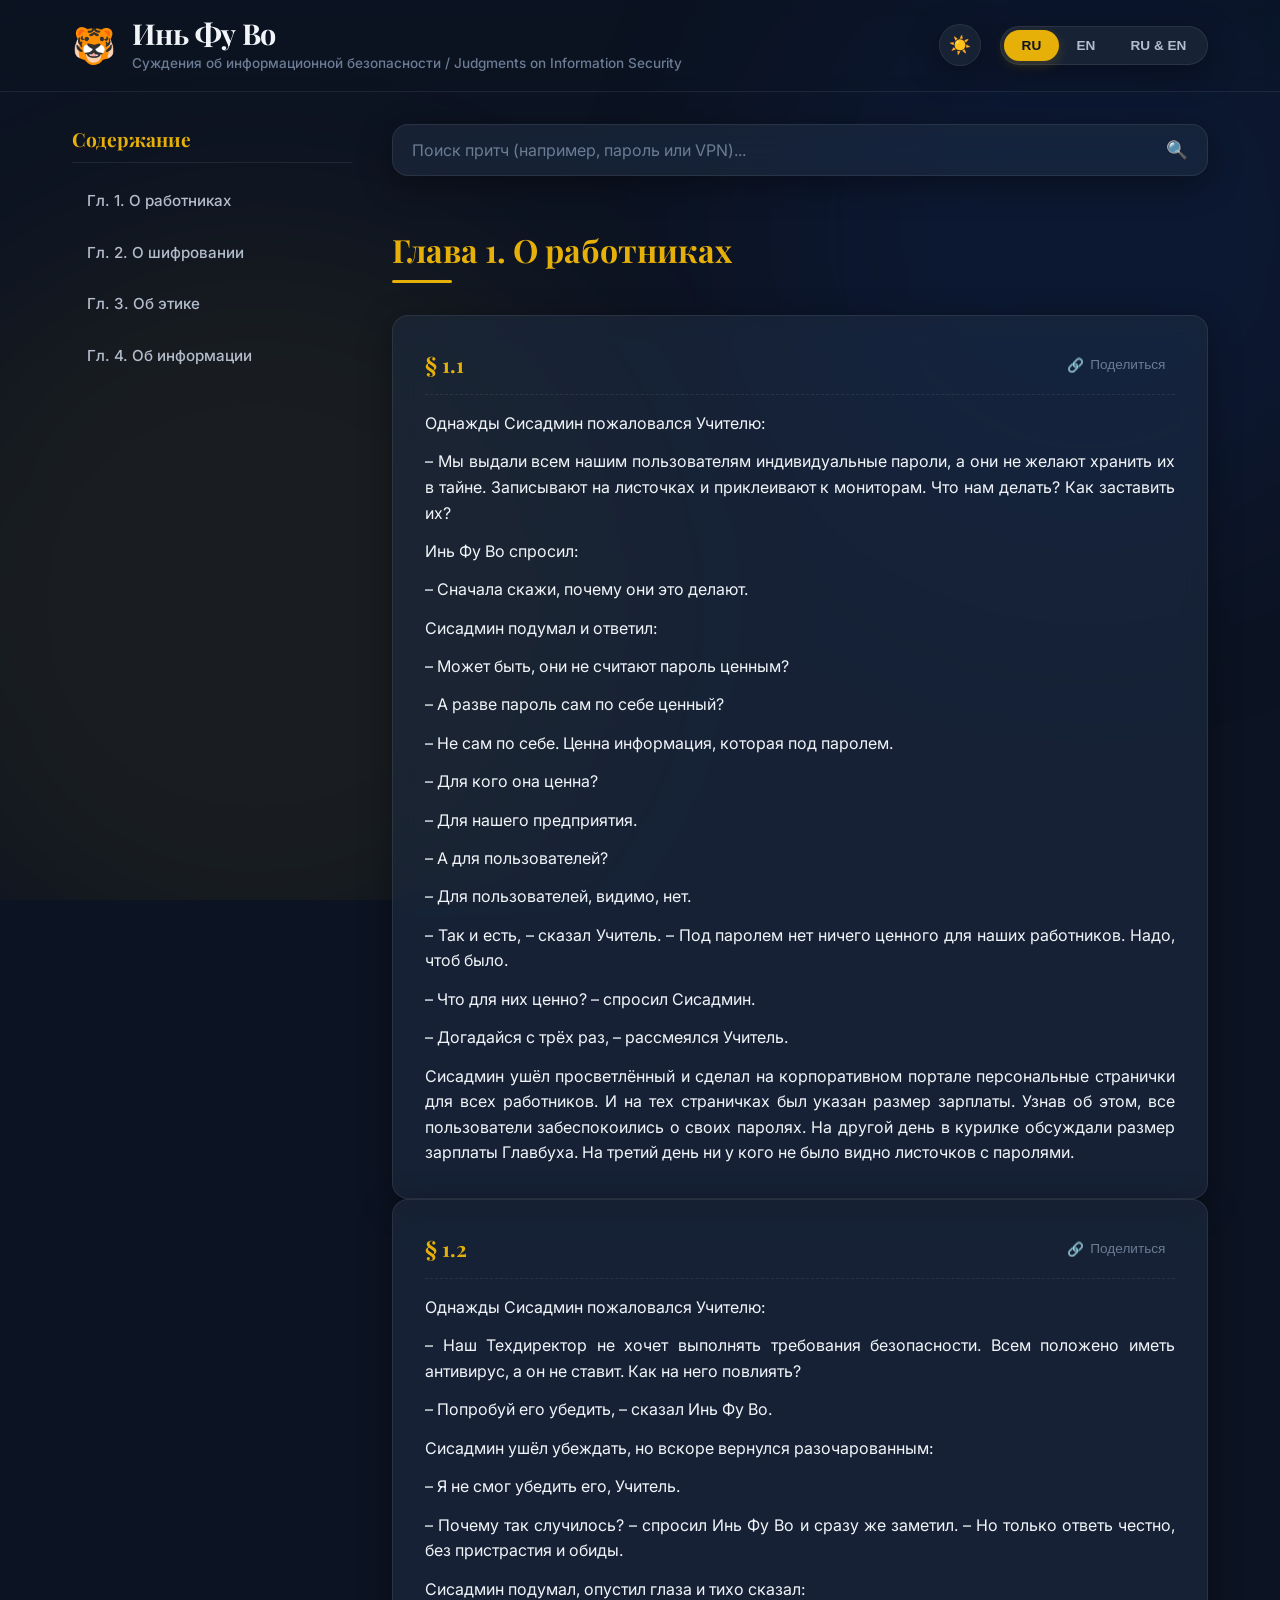
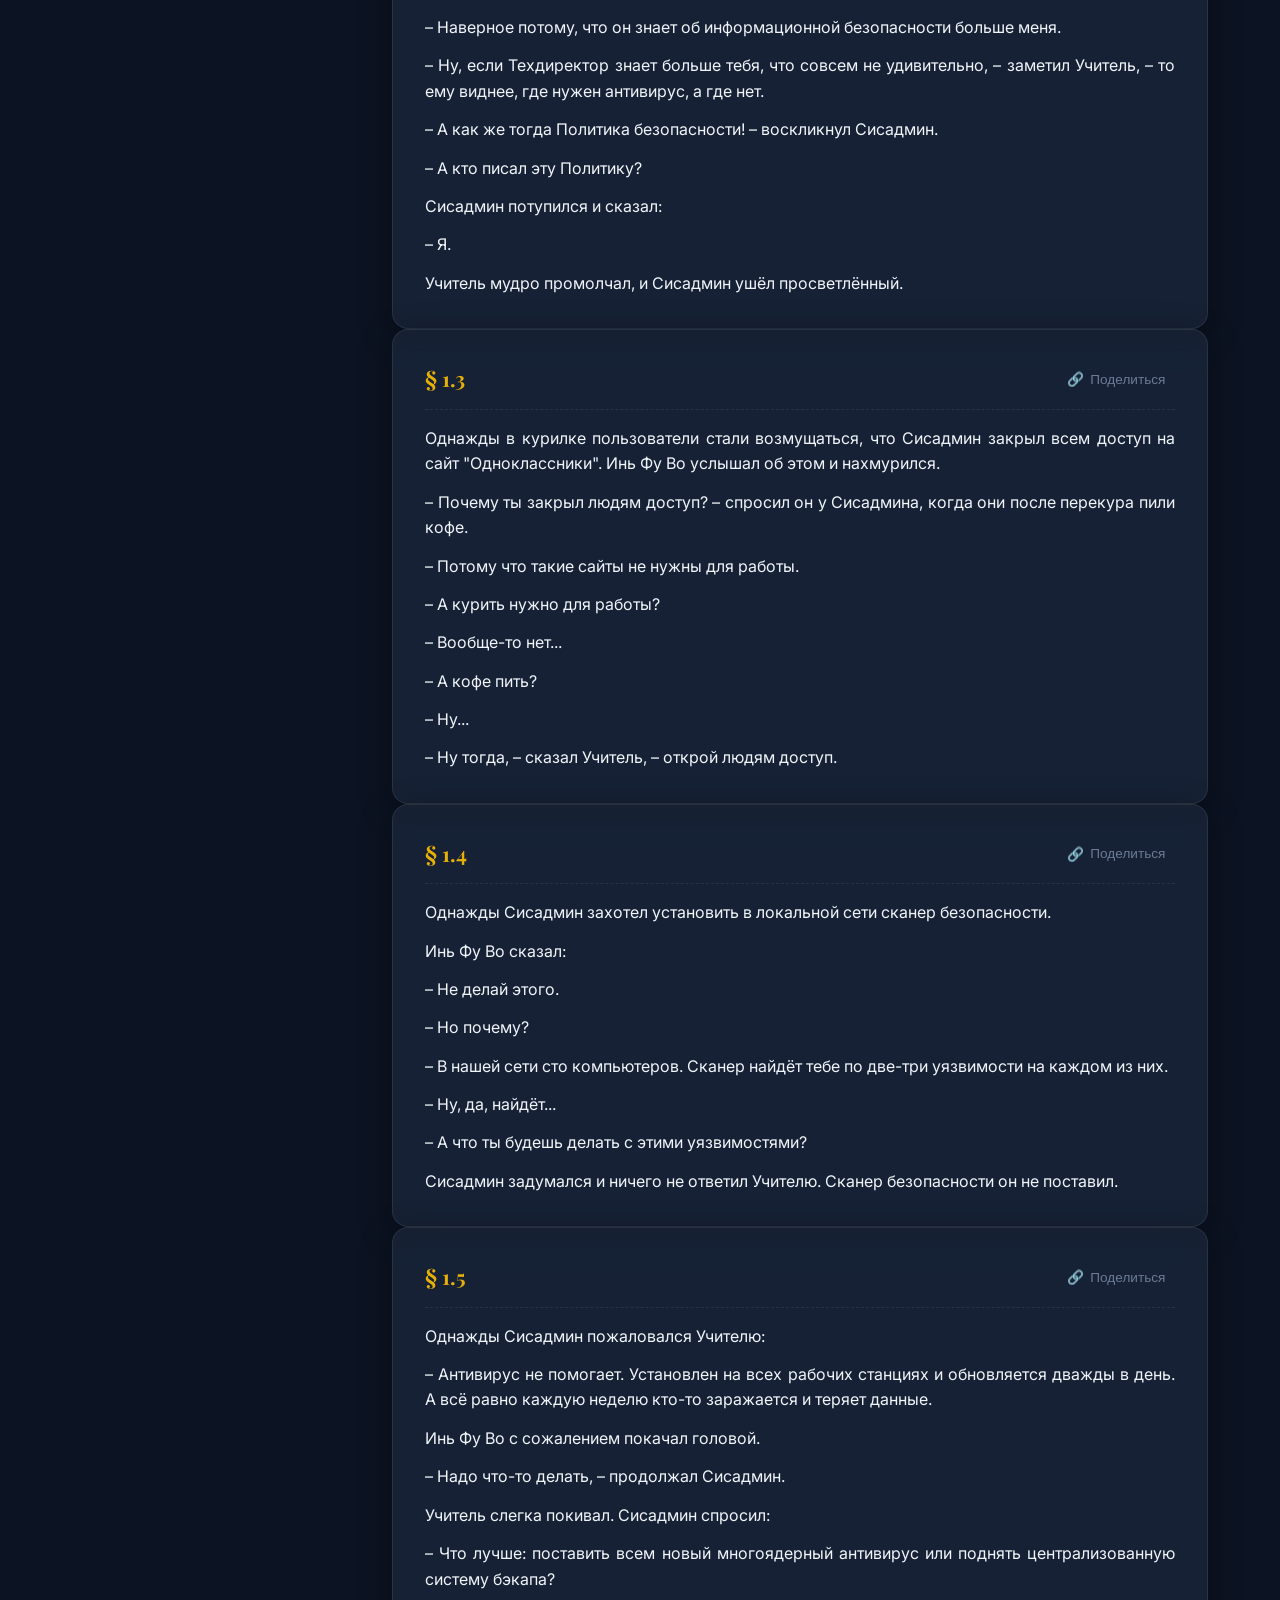
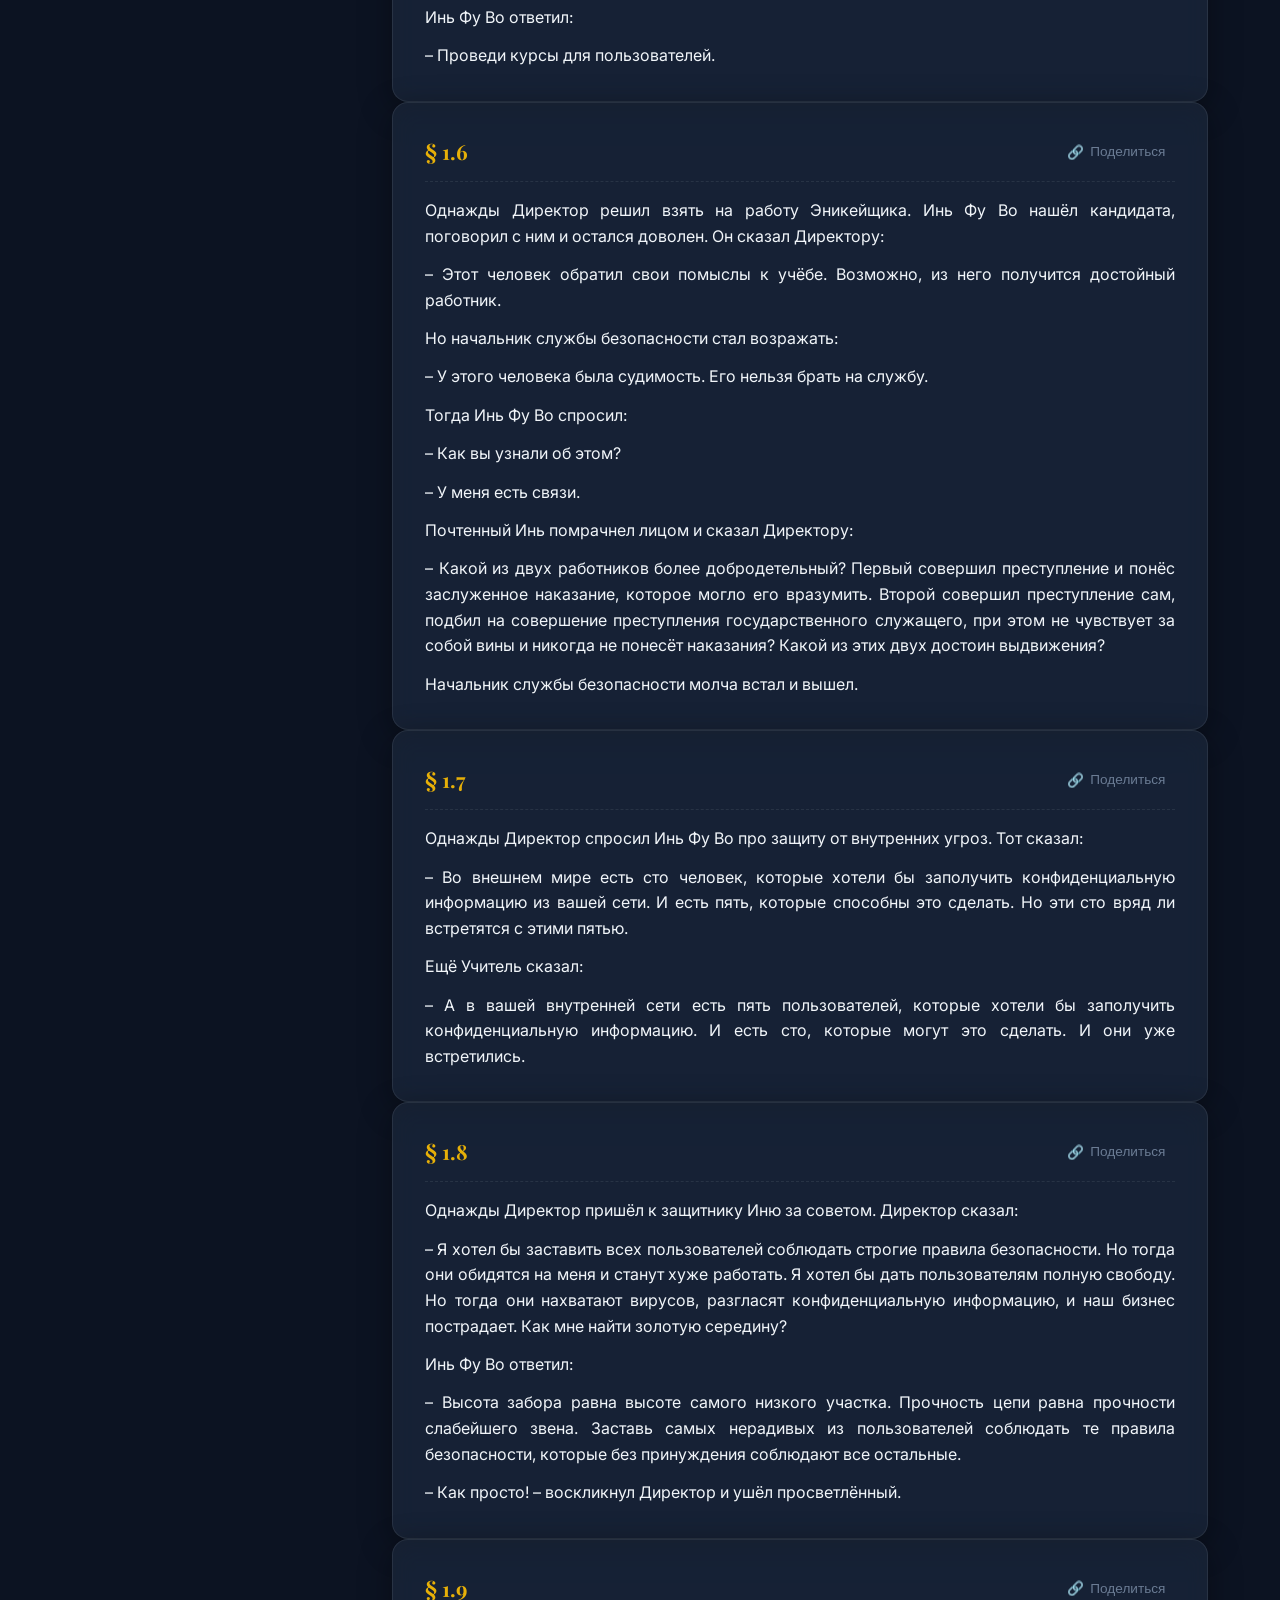
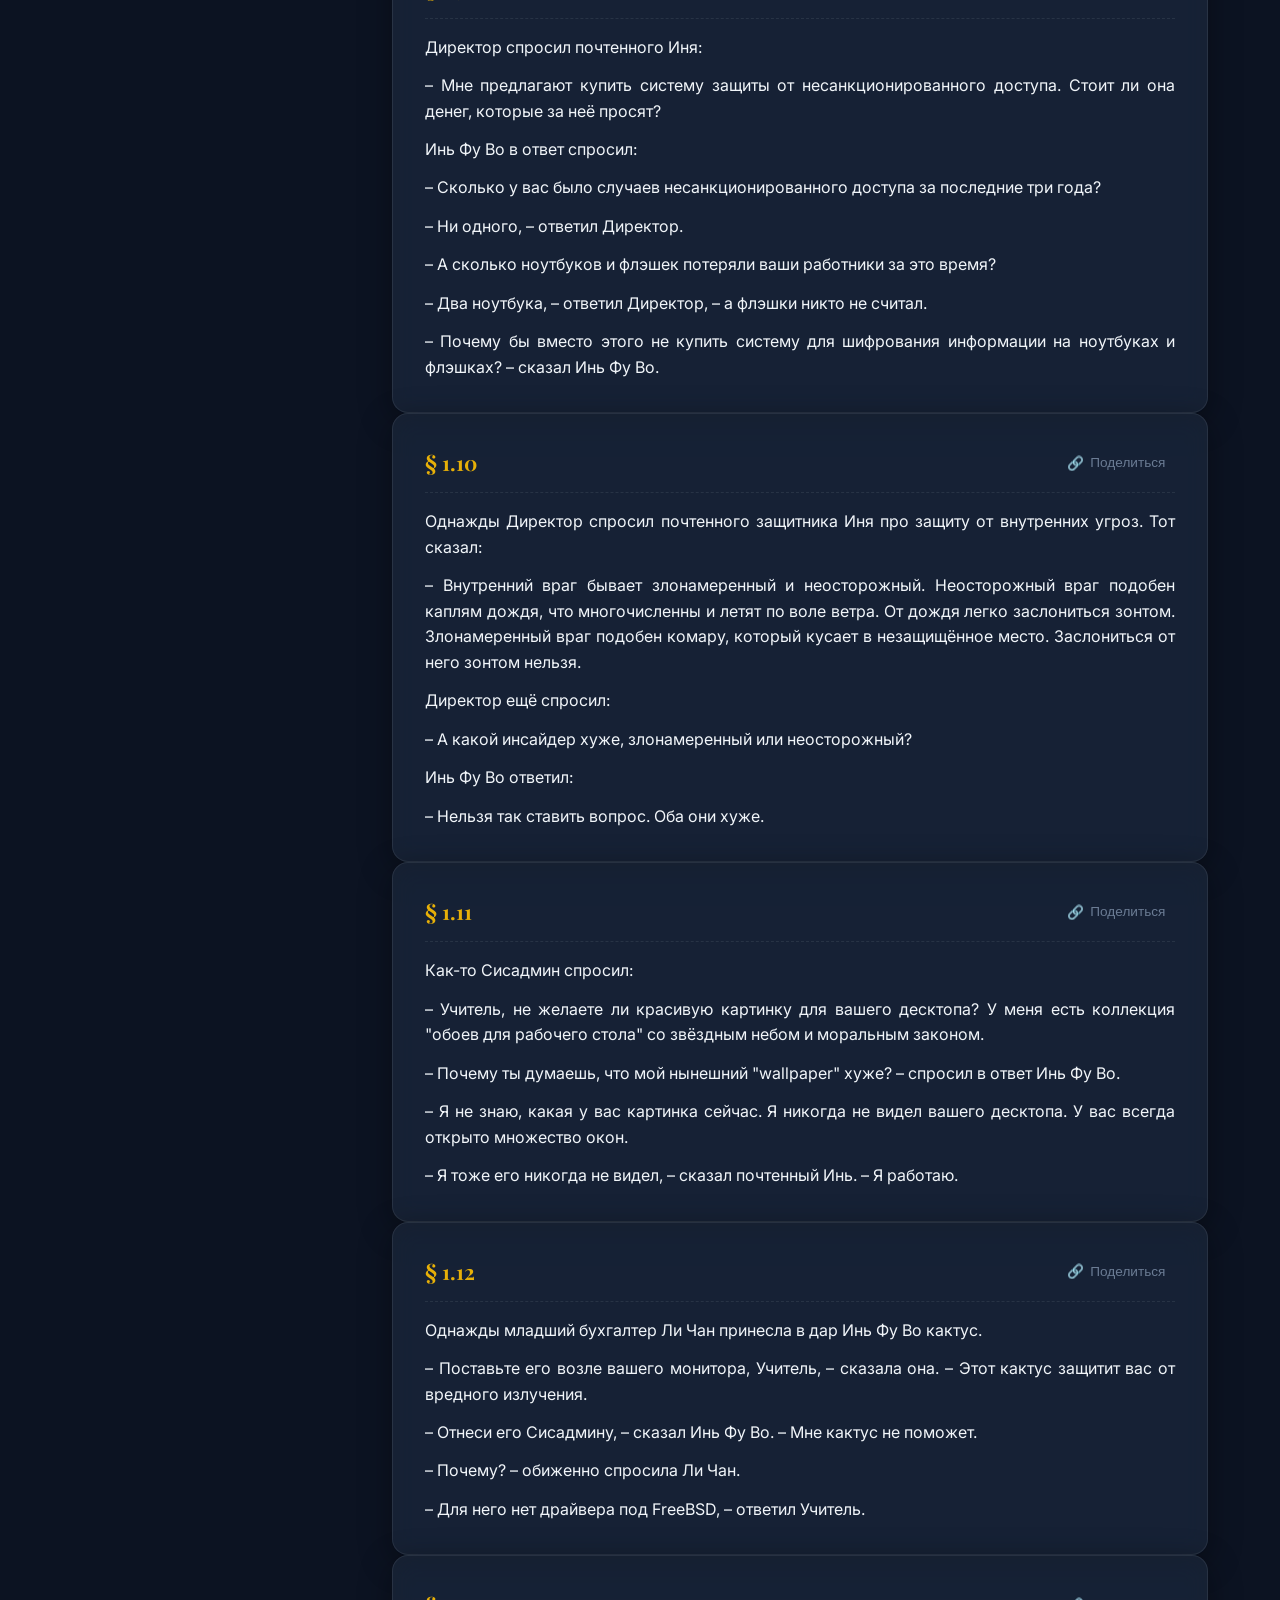
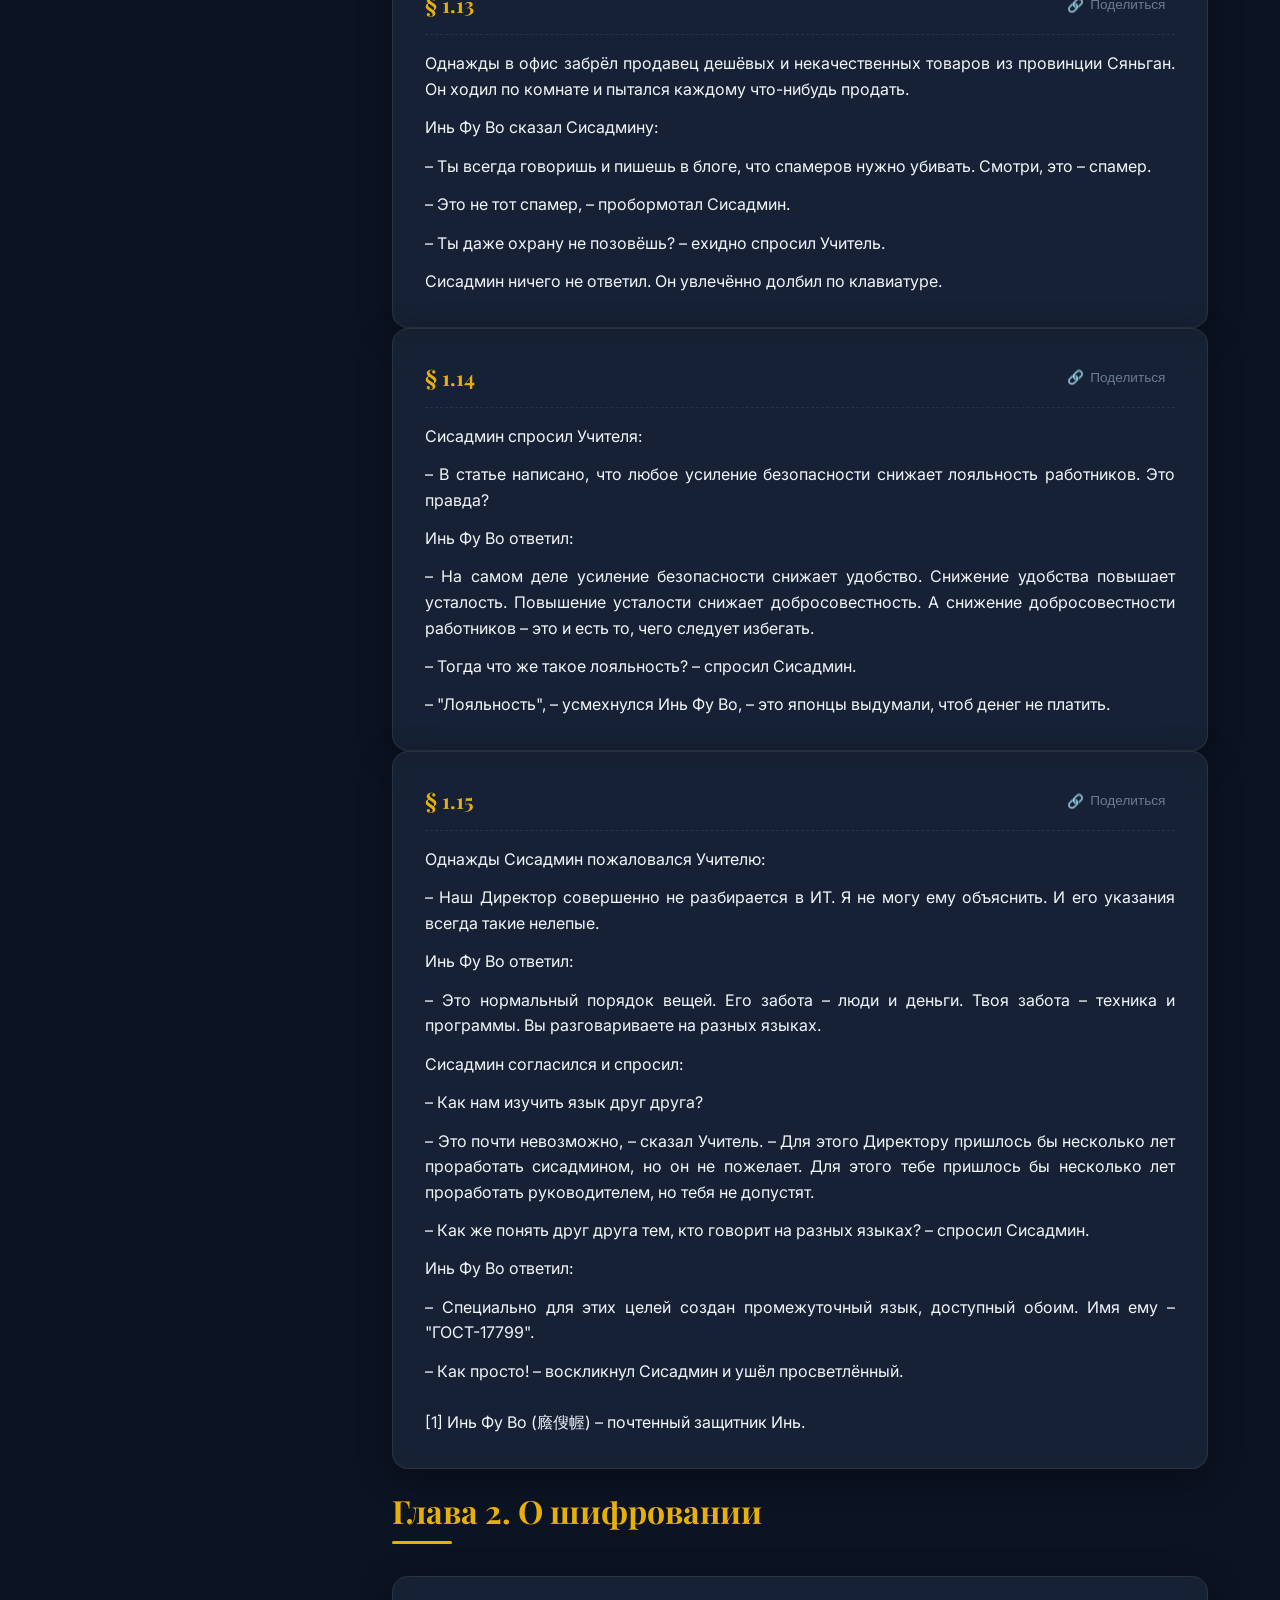
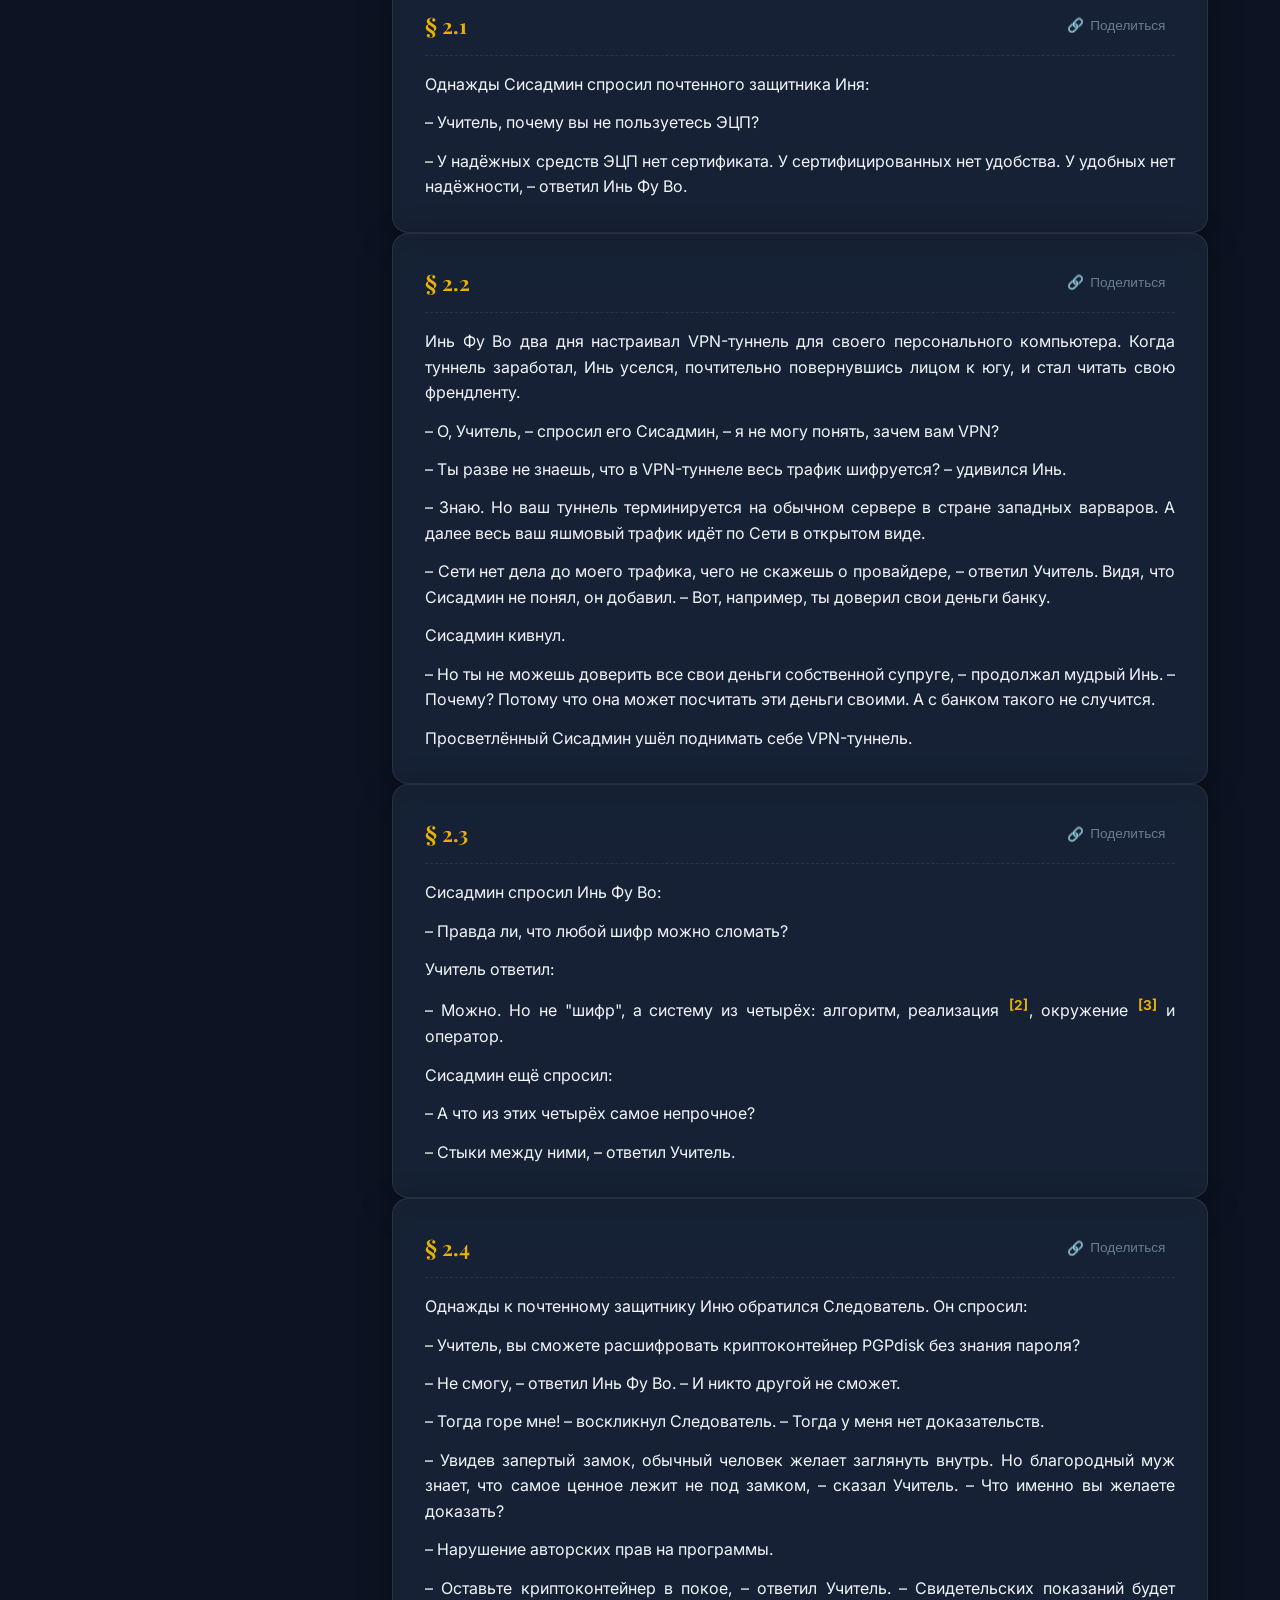
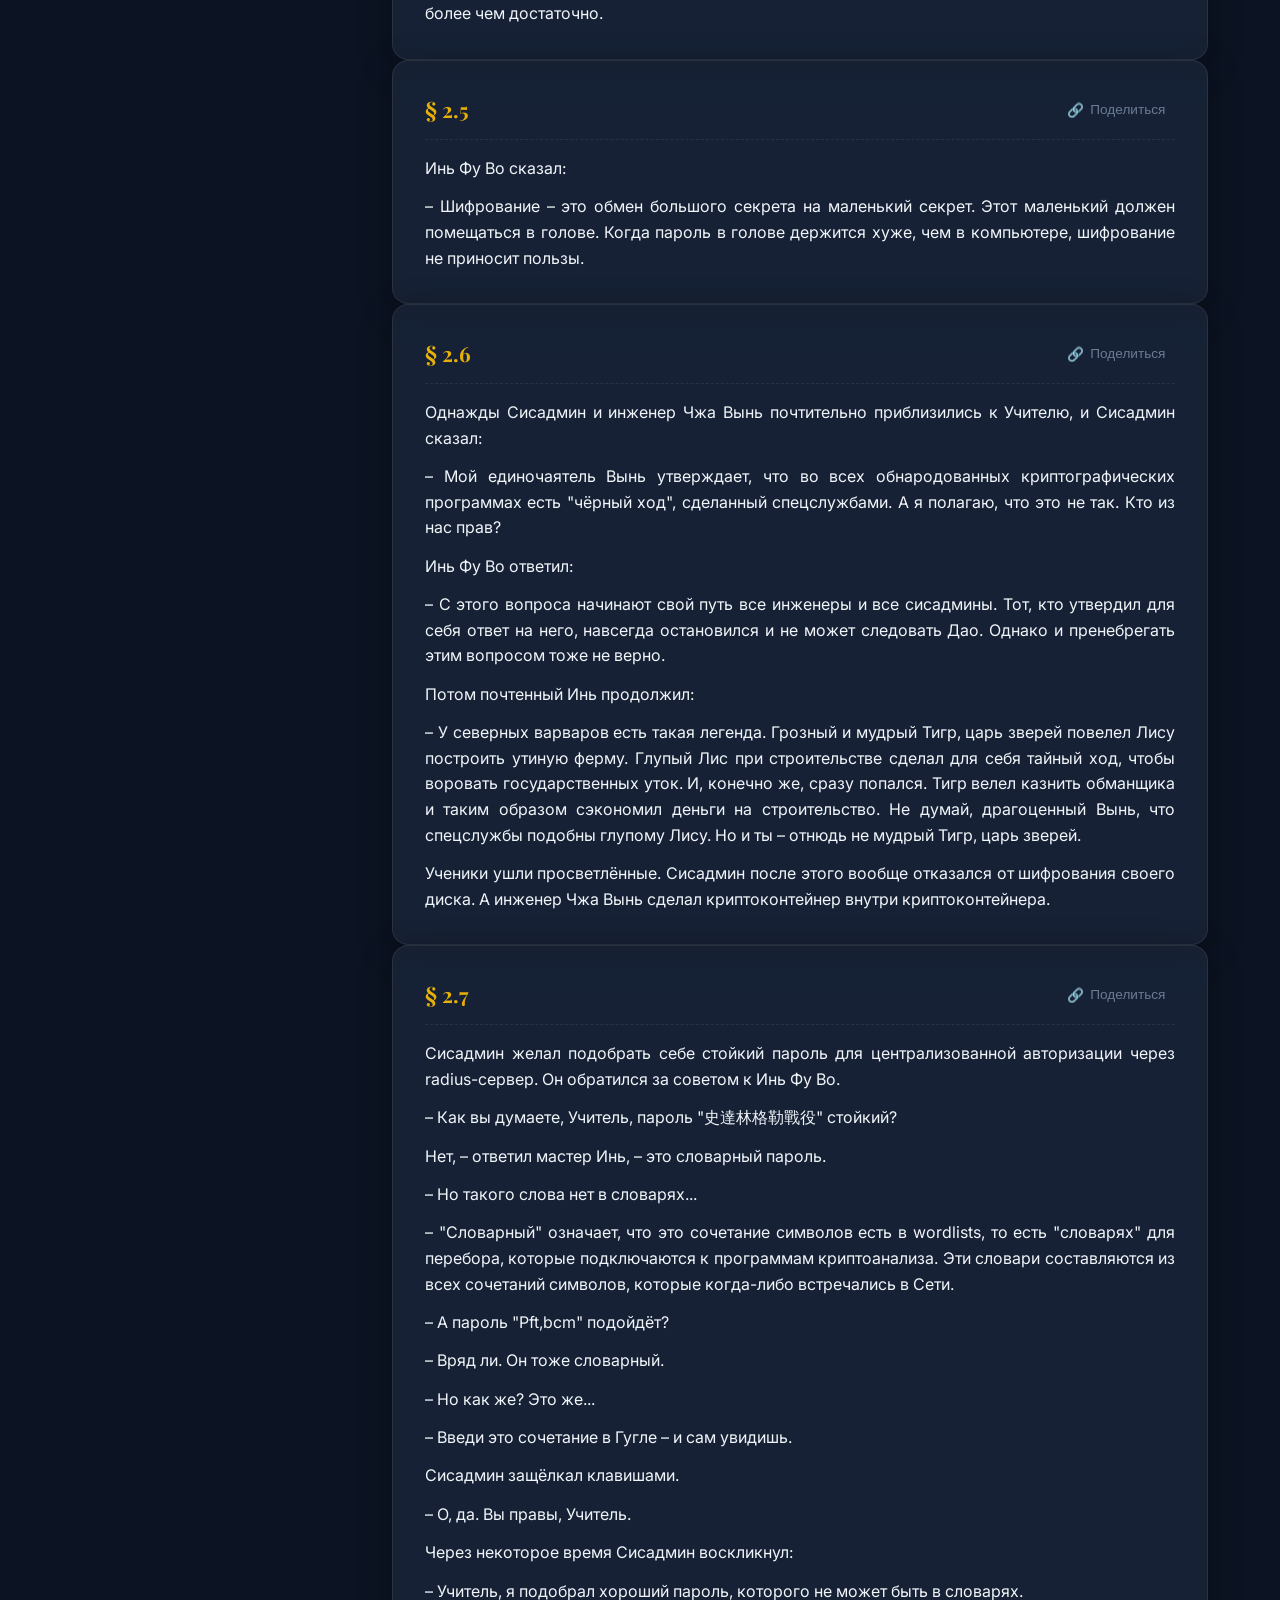
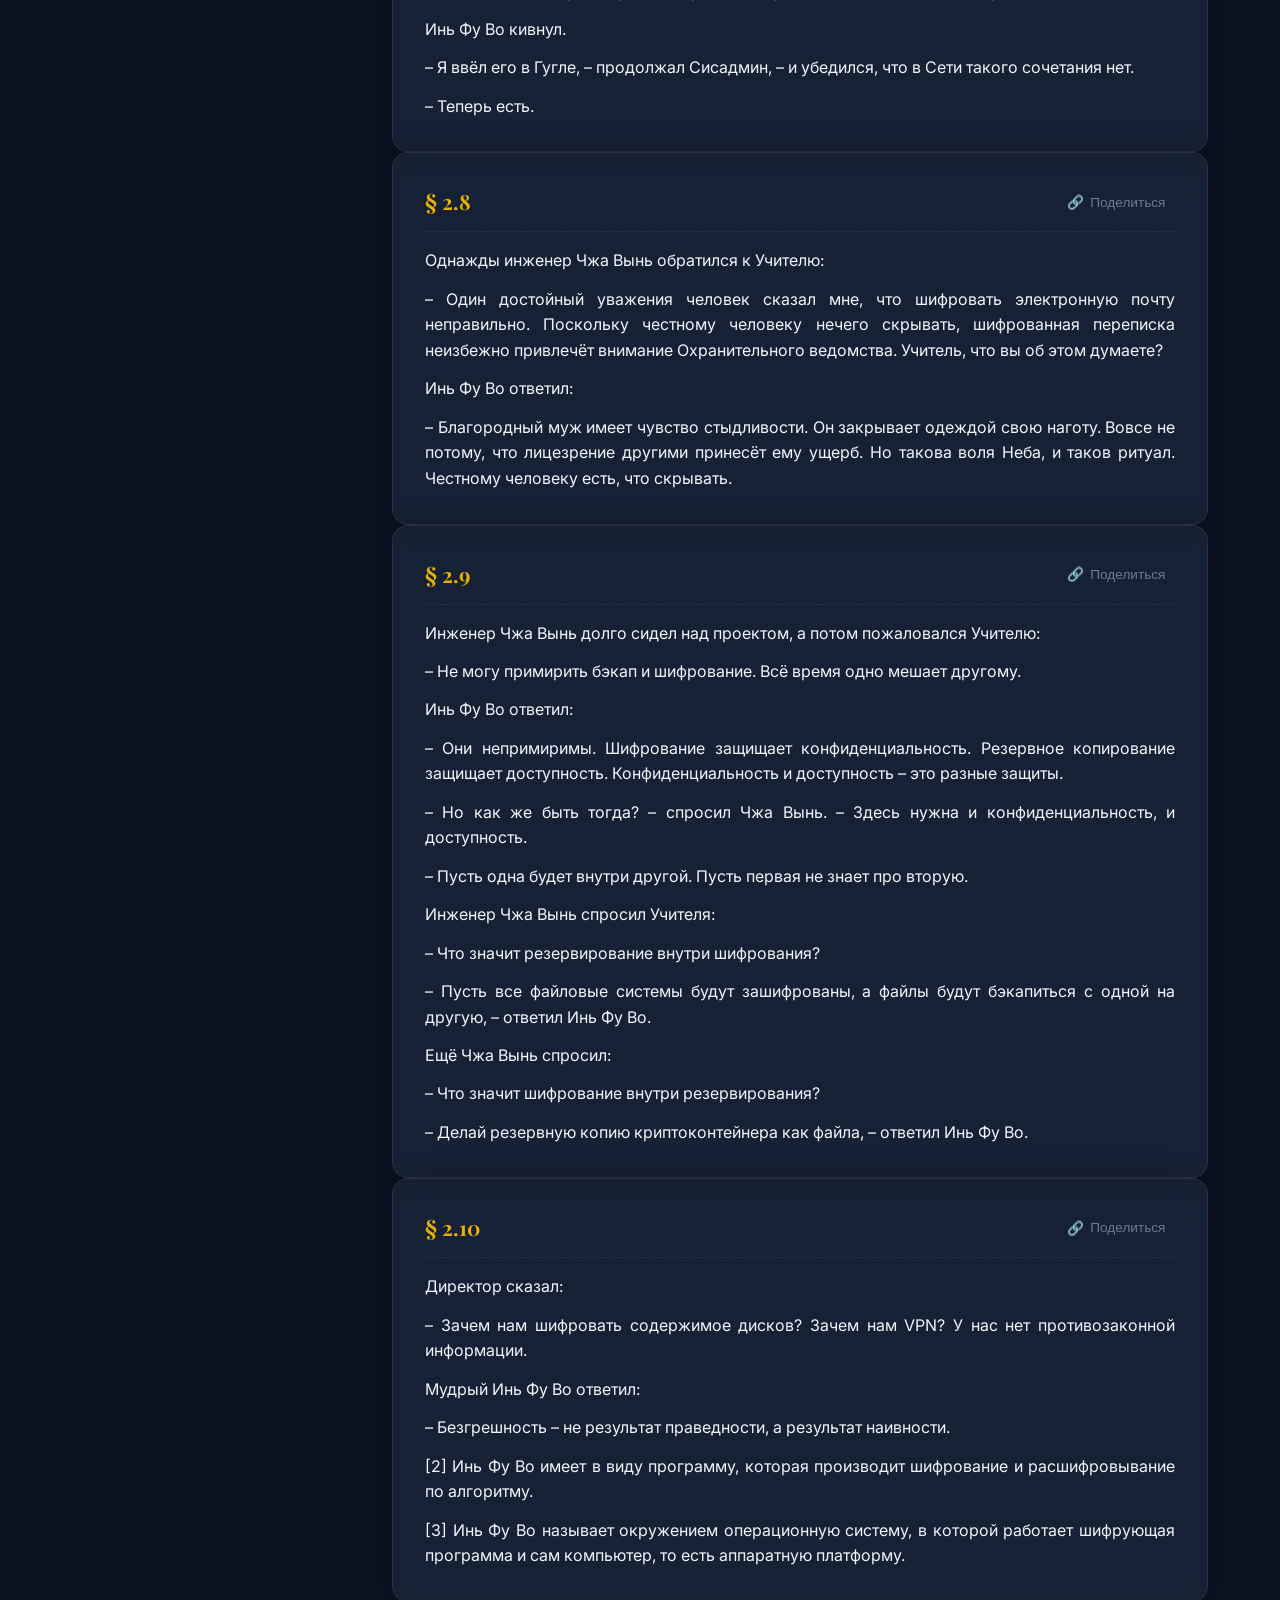
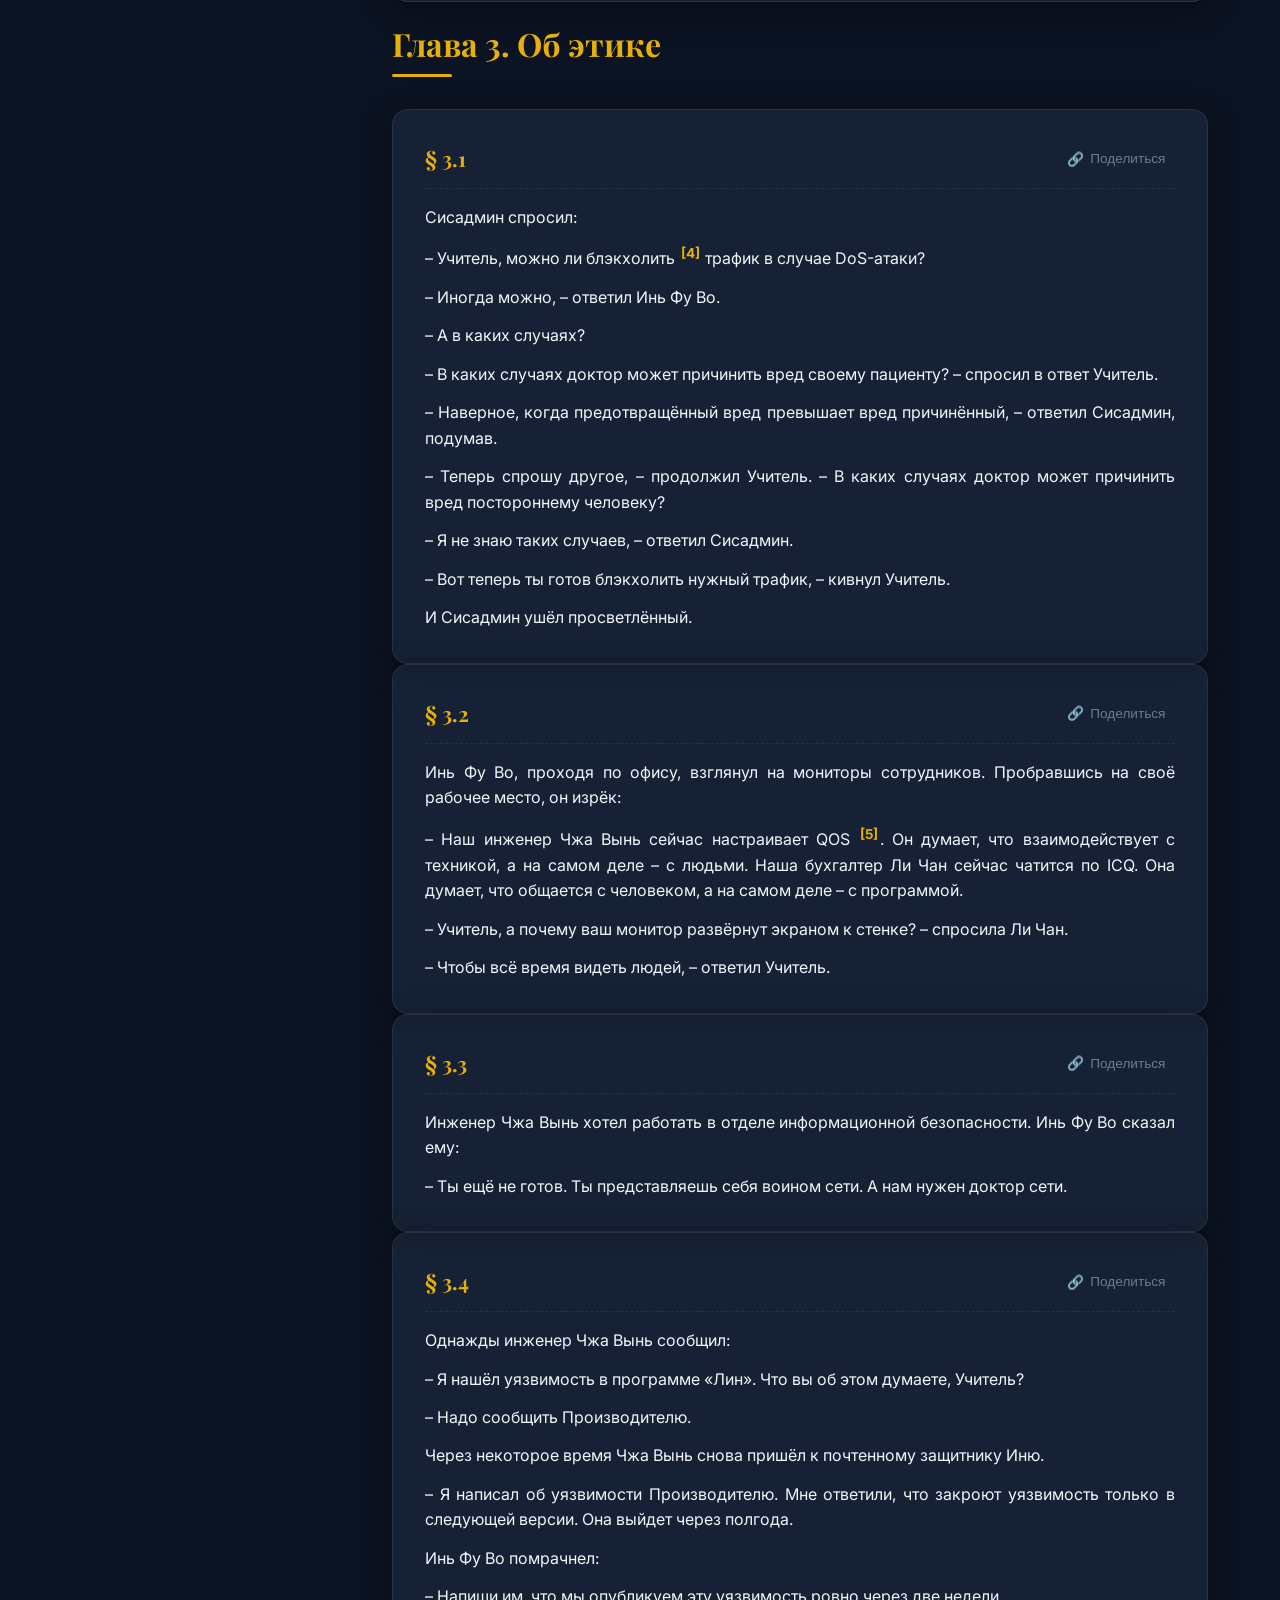
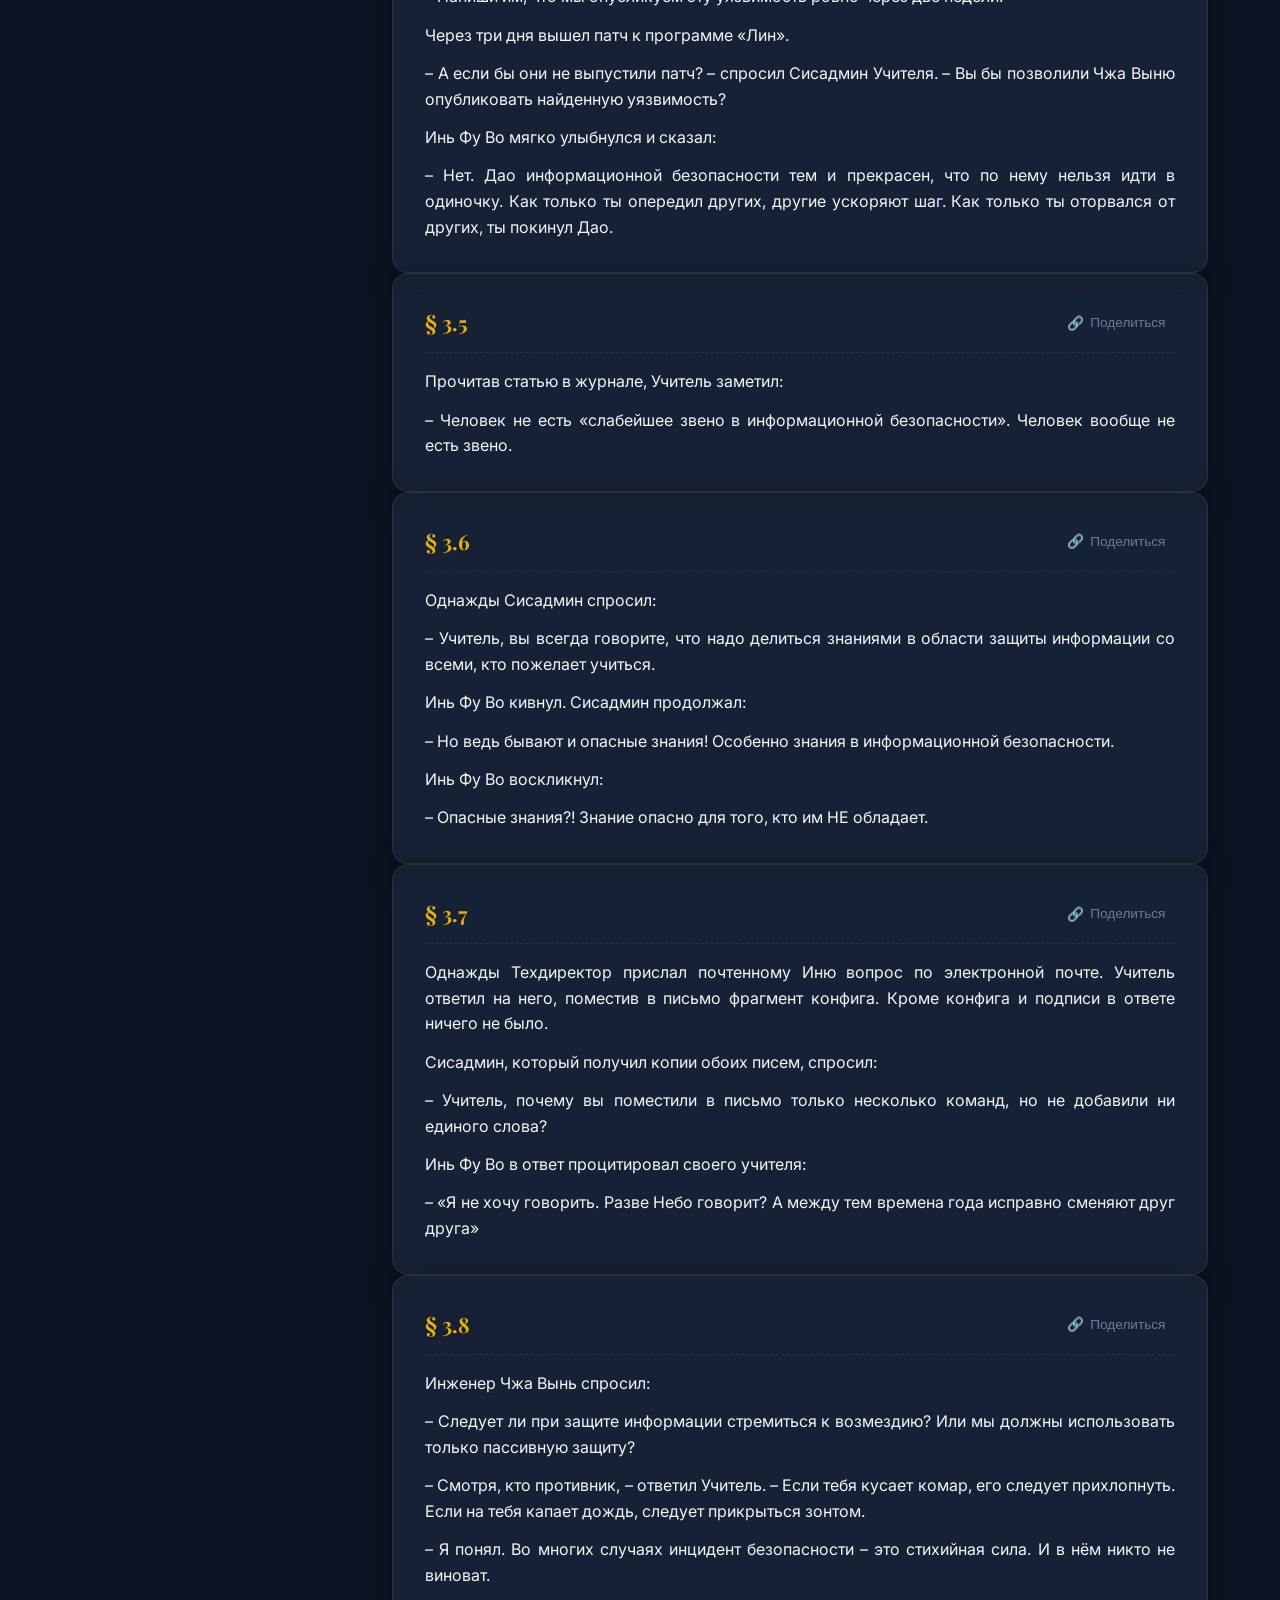
==== index.html @ 9c66bb5e "feat: initial commit for InFuWo security parables bilingual site" ====
<!DOCTYPE html>
<html lang="ru">
<head>
    <meta charset="UTF-8">
    <meta name="viewport" content="width=device-width, initial-scale=1.0">
    <title>Инь Фу Во. Суждения об информационной безопасности | Yin Fu Wo</title>
    
    <!-- SEO Meta Tags -->
    <meta name="description" content="Суждения об информационной безопасности мудреца и учителя Инь Фу Во, записанные его учениками. Автор: Николай Федотов. Полная русская версия и художественный английский перевод.">
    <meta name="keywords" content="Инь Фу Во, InfoWatch, суждения по безопасности, Николай Федотов, информационная безопасность, притчи ИБ, Yinfujing, Yin Fu Wo, cybersecurity parables">
    <meta name="author" content="Николай Федотов, перевод: Gemini">
    
    <!-- OpenGraph Meta Tags -->
    <meta property="og:title" content="Инь Фу Во. Суждения об информационной безопасности">
    <meta property="og:description" content="Полная коллекция притч мудреца Инь Фу Во с переводом на английский язык. Жемчужина ИБ-философии, возвращенная из веб-архива.">
    <meta property="og:type" content="website">
    <meta property="og:url" content="https://nakesreong.github.io/infuwo/">
    
    <!-- Google Fonts -->
    <link rel="preconnect" href="https://fonts.googleapis.com">
    <link rel="preconnect" href="https://fonts.gstatic.com" crossorigin>
    <link href="https://fonts.googleapis.com/css2?family=Inter:wght@300;400;500;600&family=Playfair+Display:ital,wght@0,500;0,700;1,400&display=swap" rel="stylesheet">
    
    <!-- Stylesheet -->
    <link rel="stylesheet" href="style.css">
    
    <!-- Favicon -->
    <link rel="icon" type="image/svg+xml" href="data:image/svg+xml,<svg xmlns='http://www.w3.org/2000/svg' viewBox='0 0 100 100'><text y='.9em' font-size='90'>🐯</text></svg>">

    <!-- Schema.org Structured Data -->
    <script type="application/ld+json">
    {
      "@context": "https://schema.org",
      "@type": "Book",
      "name": "Суждения об информационной безопасности мудреца и учителя Инь Фу Во",
      "alternateName": "Yin Fu Wo: Judgments on Information Security",
      "author": {
        "@type": "Person",
        "name": "Николай Федотов"
      },
      "translator": {
        "@type": "Organization",
        "name": "Gemini (AI)"
      },
      "publisher": {
        "@type": "Organization",
        "name": "InfoWatch (original)"
      },
      "datePublished": "2009",
      "inLanguage": ["ru", "en"],
      "description": "Суждения об информационной безопасности мудреца и учителя Инь Фу Во, записанные его учениками. Коллекция философских притч об ИБ."
    }
    </script>
</head>
<body class="dark-theme">
    <div class="background-decor">
        <div class="orb orb-1"></div>
        <div class="orb orb-2"></div>
    </div>

    <header class="main-header">
        <div class="header-container">
            <div class="branding">
                <span class="logo-icon">🐯</span>
                <div>
                    <h1 id="site-title-ru">Инь Фу Во</h1>
                    <h1 id="site-title-en" class="hidden">Yin Fu Wo</h1>
                    <p class="subtitle" id="site-subtitle">Суждения об информационной безопасности / Judgments on Information Security</p>
                </div>
            </div>
            
            <div class="controls">
                <!-- Theme Toggle -->
                <button id="theme-toggle" class="btn-icon" aria-label="Toggle theme">
                    <span class="icon-dark">🌙</span>
                    <span class="icon-light">☀️</span>
                </button>
                
                <!-- View Selector -->
                <div class="view-selector">
                    <button class="btn-toggle active" data-lang="ru">RU</button>
                    <button class="btn-toggle" data-lang="en">EN</button>
                    <button class="btn-toggle" data-lang="both">RU &amp; EN</button>
                </div>
            </div>
        </div>
    </header>

    <div class="main-container">
        <!-- Sidebar Navigation -->
        <aside class="sidebar">
            <nav class="chapter-nav">
                <h3 id="nav-title">Содержание</h3>
                <ul id="chapter-list">
                    <!-- Chapters will be rendered dynamically -->
                </ul>
            </nav>
        </aside>

        <!-- Main Content Area -->
        <main class="content-area">
            <!-- Search & Filters -->
            <div class="search-box glass-panel">
                <input type="text" id="search-input" placeholder="Поиск притч (например, пароль или VPN)..." aria-label="Search">
                <span class="search-icon">🔍</span>
                <button id="clear-search" class="hidden">✕</button>
            </div>

            <!-- Parables List -->
            <div id="parables-container">
                <div class="loading">Загрузка мудрости...</div>
            </div>
            
            <!-- Footnotes Panel -->
            <section class="footnotes-section glass-panel" id="footnotes-panel">
                <h3 id="footnotes-title">Примечания</h3>
                <ul id="footnotes-list">
                    <!-- Footnotes will be rendered dynamically -->
                </ul>
            </section>
        </main>
    </div>

    <footer class="main-footer">
        <div class="footer-container">
            <p>© Н.Н. Федотов, 2009. Восстановлено из веб-архива.</p>
            <p>Художественный перевод на английский: <span class="ai-badge">Gemini 3.5 Flash</span></p>
            <p>Спутник выведен на орбиту вечности в 2026 году. 🌌</p>
        </div>
    </footer>

    <!-- Toast Notification for copying link -->
    <div id="toast" class="toast hidden">Ссылка на притчу скопирована!</div>

    <!-- Script -->
    <script src="app.js"></script>
</body>
</html>
---- style.css ----
/* Core Design System Tokens */
:root {
    --font-heading: 'Playfair Display', Georgia, serif;
    --font-body: 'Inter', system-ui, -apple-system, sans-serif;
    
    /* Transitions */
    --transition-fast: 0.2s cubic-bezier(0.4, 0, 0.2, 1);
    --transition-normal: 0.3s cubic-bezier(0.4, 0, 0.2, 1);
    
    /* Layout */
    --sidebar-width: 280px;
    --max-content-width: 1200px;
    --border-radius-sm: 8px;
    --border-radius-md: 16px;
    --border-radius-lg: 24px;
}

/* Dark Theme Variables (Default) */
body.dark-theme {
    --bg-main: hsl(222, 47%, 9%);
    --bg-surface: hsla(217, 33%, 17%, 0.7);
    --bg-surface-hover: hsla(217, 33%, 22%, 0.85);
    --text-primary: hsl(210, 40%, 96%);
    --text-secondary: hsl(215, 20%, 75%);
    --text-muted: hsl(215, 16%, 50%);
    --accent: hsl(45, 93%, 47%); /* Warm Tiger Amber */
    --accent-glow: hsla(45, 93%, 47%, 0.2);
    --border: rgba(255, 255, 255, 0.08);
    --border-accent: hsla(45, 93%, 47%, 0.4);
    --glass-shadow: 0 8px 32px 0 rgba(0, 0, 0, 0.37);
    --orb-color-1: hsla(220, 80%, 30%, 0.15);
    --orb-color-2: hsla(45, 93%, 47%, 0.06);
    --card-ru-indicator: hsla(210, 100%, 50%, 0.1);
    --card-en-indicator: hsla(120, 100%, 40%, 0.05);
}

/* Light Theme Variables */
body.light-theme {
    --bg-main: hsl(30, 20%, 95%);
    --bg-surface: hsla(0, 0%, 100%, 0.75);
    --bg-surface-hover: hsla(0, 0%, 100%, 0.95);
    --text-primary: hsl(222, 47%, 12%);
    --text-secondary: hsl(222, 20%, 35%);
    --text-muted: hsl(220, 15%, 55%);
    --accent: hsl(38, 92%, 40%); /* Rich Bronze */
    --accent-glow: hsla(38, 92%, 40%, 0.15);
    --border: rgba(0, 0, 0, 0.08);
    --border-accent: hsla(38, 92%, 40%, 0.3);
    --glass-shadow: 0 8px 32px 0 rgba(31, 38, 135, 0.06);
    --orb-color-1: hsla(30, 100%, 80%, 0.3);
    --orb-color-2: hsla(200, 100%, 80%, 0.2);
    --card-ru-indicator: rgba(0, 100, 250, 0.05);
    --card-en-indicator: rgba(0, 200, 100, 0.05);
}

/* Reset & Base Styles */
* {
    box-sizing: border-box;
    margin: 0;
    padding: 0;
}

html {
    scroll-behavior: smooth;
}

body {
    background-color: var(--bg-main);
    color: var(--text-primary);
    font-family: var(--font-body);
    line-height: 1.6;
    overflow-x: hidden;
    transition: background-color var(--transition-normal), color var(--transition-normal);
    min-height: 100vh;
    display: flex;
    flex-direction: column;
}

/* Background Glowing Orbs */
.background-decor {
    position: fixed;
    top: 0;
    left: 0;
    width: 100%;
    height: 100%;
    z-index: -1;
    pointer-events: none;
    overflow: hidden;
}

.orb {
    position: absolute;
    border-radius: 50%;
    filter: blur(100px);
    transition: background-color var(--transition-normal);
}

.orb-1 {
    top: -10%;
    right: -10%;
    width: 50vw;
    height: 50vw;
    background: var(--orb-color-1);
}

.orb-2 {
    bottom: -10%;
    left: -10%;
    width: 60vw;
    height: 60vw;
    background: var(--orb-color-2);
}

/* Glassmorphism Panel Template */
.glass-panel {
    background: var(--bg-surface);
    backdrop-filter: blur(12px) saturate(180%);
    -webkit-backdrop-filter: blur(12px) saturate(180%);
    border: 1px solid var(--border);
    border-radius: var(--border-radius-md);
    box-shadow: var(--glass-shadow);
    transition: background-color var(--transition-normal), border var(--transition-normal), box-shadow var(--transition-normal);
}

/* Layout Containers */
.main-header {
    background: hsla(222, 47%, 9%, 0.1);
    backdrop-filter: blur(8px);
    border-bottom: 1px solid var(--border);
    position: sticky;
    top: 0;
    z-index: 100;
}

.header-container {
    max-width: var(--max-content-width);
    margin: 0 auto;
    padding: 1rem 2rem;
    display: flex;
    justify-content: space-between;
    align-items: center;
    gap: 1.5rem;
}

.branding {
    display: flex;
    align-items: center;
    gap: 1rem;
}

.logo-icon {
    font-size: 2.2rem;
    line-height: 1;
    display: inline-block;
    transition: transform var(--transition-normal);
}

.branding:hover .logo-icon {
    transform: rotate(15deg) scale(1.1);
}

h1 {
    font-family: var(--font-heading);
    font-size: 1.8rem;
    font-weight: 700;
    letter-spacing: -0.02em;
    line-height: 1.2;
}

.subtitle {
    font-size: 0.85rem;
    color: var(--text-muted);
    font-weight: 500;
    margin-top: 0.15rem;
}

.controls {
    display: flex;
    align-items: center;
    gap: 1.2rem;
}

/* Button & Controls Styles */
.btn-icon {
    background: var(--bg-surface);
    border: 1px solid var(--border);
    color: var(--text-primary);
    width: 42px;
    height: 42px;
    border-radius: 50%;
    cursor: pointer;
    display: flex;
    align-items: center;
    justify-content: center;
    font-size: 1.1rem;
    box-shadow: var(--glass-shadow);
    transition: all var(--transition-fast);
}

.btn-icon:hover {
    transform: scale(1.05);
    background: var(--bg-surface-hover);
    border-color: var(--border-accent);
}

.icon-dark, .icon-light {
    display: none;
}

body.dark-theme .icon-light {
    display: inline;
}

body.light-theme .icon-dark {
    display: inline;
}

.view-selector {
    display: flex;
    background: var(--bg-surface);
    border: 1px solid var(--border);
    border-radius: 30px;
    padding: 3px;
    box-shadow: var(--glass-shadow);
}

.btn-toggle {
    background: transparent;
    border: none;
    color: var(--text-secondary);
    padding: 0.5rem 1.1rem;
    font-size: 0.85rem;
    font-weight: 600;
    border-radius: 20px;
    cursor: pointer;
    transition: all var(--transition-fast);
}

.btn-toggle:hover {
    color: var(--text-primary);
}

.btn-toggle.active {
    background: var(--accent);
    color: var(--bg-main) !important;
    box-shadow: 0 4px 12px var(--accent-glow);
}

/* Main Container Layout */
.main-container {
    max-width: var(--max-content-width);
    width: 100%;
    margin: 2rem auto;
    padding: 0 2rem;
    display: grid;
    grid-template-columns: var(--sidebar-width) 1fr;
    gap: 2.5rem;
    flex-grow: 1;
}

/* Sidebar Navigation */
.sidebar {
    position: sticky;
    top: 5rem;
    height: fit-content;
}

.chapter-nav {
    display: flex;
    flex-direction: column;
    gap: 1rem;
}

.chapter-nav h3 {
    font-family: var(--font-heading);
    font-size: 1.2rem;
    font-weight: 700;
    color: var(--accent);
    padding-bottom: 0.5rem;
    border-bottom: 1px solid var(--border);
}

.chapter-nav ul {
    list-style: none;
    display: flex;
    flex-direction: column;
    gap: 0.5rem;
}

.chapter-link {
    color: var(--text-secondary);
    text-decoration: none;
    font-size: 0.95rem;
    font-weight: 500;
    padding: 0.6rem 0.8rem;
    border-radius: var(--border-radius-sm);
    display: block;
    transition: all var(--transition-fast);
    border-left: 2px solid transparent;
}

.chapter-link:hover, .chapter-link.active {
    background: var(--bg-surface-hover);
    color: var(--text-primary);
    border-left-color: var(--accent);
    padding-left: 1rem;
}

/* Main Content Area */
.content-area {
    display: flex;
    flex-direction: column;
    gap: 2rem;
    min-width: 0; /* Prevents overflow in flex/grid items */
}

/* Search Box */
.search-box {
    position: relative;
    display: flex;
    align-items: center;
    padding: 0 1.2rem;
    height: 52px;
}

.search-box input {
    background: transparent;
    border: none;
    outline: none;
    color: var(--text-primary);
    font-size: 1rem;
    width: 100%;
    height: 100%;
    font-family: var(--font-body);
}

.search-box input::placeholder {
    color: var(--text-muted);
}

.search-icon {
    font-size: 1.1rem;
    color: var(--text-muted);
    cursor: default;
}

#clear-search {
    background: transparent;
    border: none;
    color: var(--text-muted);
    cursor: pointer;
    font-size: 1.1rem;
    padding: 0.5rem;
    display: flex;
    align-items: center;
    justify-content: center;
    transition: color var(--transition-fast);
}

#clear-search:hover {
    color: var(--text-primary);
}

/* Parables */
.chapter-section {
    margin-top: 1rem;
    display: flex;
    flex-direction: column;
    gap: 1.5rem;
}

.chapter-section h2 {
    font-family: var(--font-heading);
    font-size: 2rem;
    color: var(--accent);
    margin-bottom: 0.5rem;
    position: relative;
    padding-bottom: 0.5rem;
}

.chapter-section h2::after {
    content: '';
    position: absolute;
    bottom: 0;
    left: 0;
    width: 60px;
    height: 3px;
    background: var(--accent);
    border-radius: 2px;
}

/* Parable Card */
.parable-card {
    position: relative;
    padding: 2rem;
    display: flex;
    flex-direction: column;
    gap: 1rem;
    scroll-margin-top: 6rem; /* Ensure correct offset when scrolling to anchor */
}

.parable-card:hover {
    background: var(--bg-surface-hover);
    box-shadow: 0 10px 40px rgba(0, 0, 0, 0.15);
}

/* Highlighting targets */
.parable-card:target {
    border-color: var(--border-accent);
    box-shadow: 0 0 25px var(--accent-glow);
    transform: scale(1.01);
    animation: target-pulse 2s infinite alternate;
}

@keyframes target-pulse {
    0% {
        border-color: var(--border-accent);
    }
    100% {
        border-color: var(--accent);
        box-shadow: 0 0 35px hsla(45, 93%, 47%, 0.35);
    }
}

.parable-header {
    display: flex;
    justify-content: space-between;
    align-items: center;
    border-bottom: 1px dashed var(--border);
    padding-bottom: 0.8rem;
}

.parable-id {
    font-family: var(--font-heading);
    font-size: 1.3rem;
    font-weight: 700;
    color: var(--accent);
}

.btn-share {
    background: transparent;
    border: none;
    color: var(--text-muted);
    cursor: pointer;
    font-size: 0.85rem;
    font-weight: 500;
    display: flex;
    align-items: center;
    gap: 0.4rem;
    padding: 0.3rem 0.6rem;
    border-radius: var(--border-radius-sm);
    transition: all var(--transition-fast);
}

.btn-share:hover {
    color: var(--text-primary);
    background: rgba(255, 255, 255, 0.05);
}

/* Text Layouts depending on active view mode */
.parable-body {
    display: flex;
    flex-direction: column;
    gap: 0.8rem;
}

.parable-paragraph {
    text-align: justify;
    font-size: 1rem;
    color: var(--text-primary);
}

/* Side-by-Side Layout Grid */
.layout-both {
    display: grid;
    grid-template-columns: 1fr 1fr;
    gap: 2rem;
}

.side-ru, .side-en {
    display: flex;
    flex-direction: column;
    gap: 0.8rem;
    padding: 0.5rem;
    border-radius: var(--border-radius-sm);
}

.side-ru {
    border-right: 1px solid var(--border);
    padding-right: 1.5rem;
    background: var(--card-ru-indicator);
}

.side-en {
    padding-left: 0.5rem;
    background: var(--card-en-indicator);
}

.lang-label {
    font-size: 0.75rem;
    text-transform: uppercase;
    letter-spacing: 0.1em;
    color: var(--text-muted);
    font-weight: 600;
    margin-bottom: 0.4rem;
    display: flex;
    align-items: center;
    gap: 0.3rem;
}

/* Footnotes styling inside text */
.fn-link {
    color: var(--accent);
    text-decoration: none;
    font-size: 0.85rem;
    vertical-align: super;
    font-weight: bold;
    padding: 0 0.1rem;
    cursor: pointer;
}

.fn-link:hover {
    text-decoration: underline;
}

/* Footnotes Section */
.footnotes-section {
    padding: 2rem;
    margin-top: 2rem;
}

.footnotes-section h3 {
    font-family: var(--font-heading);
    font-size: 1.4rem;
    color: var(--accent);
    margin-bottom: 1rem;
}

.footnotes-section ul {
    list-style: none;
    display: flex;
    flex-direction: column;
    gap: 0.8rem;
}

.footnotes-section li {
    font-size: 0.9rem;
    color: var(--text-secondary);
    padding-left: 1.5rem;
    text-indent: -1.5rem;
    line-height: 1.5;
    scroll-margin-top: 7rem;
}

.footnotes-section li:target {
    color: var(--text-primary);
    font-weight: 500;
    animation: target-text-glow 1.5s 1 ease-out;
}

@keyframes target-text-glow {
    0% { background-color: var(--accent-glow); }
    100% { background-color: transparent; }
}

.back-link {
    color: var(--accent);
    text-decoration: none;
    font-size: 0.8rem;
    margin-left: 0.4rem;
}

/* Footer */
.main-footer {
    border-top: 1px solid var(--border);
    background: hsla(222, 47%, 5%, 0.4);
    padding: 2.5rem 2rem;
    margin-top: auto;
    text-align: center;
}

.footer-container {
    max-width: var(--max-content-width);
    margin: 0 auto;
    display: flex;
    flex-direction: column;
    gap: 0.6rem;
    font-size: 0.85rem;
    color: var(--text-muted);
}

.ai-badge {
    background: hsla(210, 100%, 50%, 0.1);
    color: hsl(210, 100%, 65%);
    border: 1px solid rgba(0, 150, 255, 0.2);
    padding: 0.1rem 0.4rem;
    border-radius: 4px;
    font-weight: 600;
    font-size: 0.75rem;
}

/* Toast alert */
.toast {
    position: fixed;
    bottom: 2rem;
    right: 2rem;
    background: var(--bg-surface);
    border: 1px solid var(--border-accent);
    color: var(--text-primary);
    padding: 0.8rem 1.5rem;
    border-radius: var(--border-radius-sm);
    box-shadow: var(--glass-shadow);
    z-index: 1000;
    font-size: 0.9rem;
    font-weight: 500;
    transform: translateY(0);
    transition: opacity 0.3s ease, transform 0.3s ease;
}

.hidden {
    display: none !important;
}

.loading {
    text-align: center;
    padding: 4rem;
    font-size: 1.1rem;
    color: var(--text-secondary);
    font-family: var(--font-heading);
}

/* Responsive Styles */
@media (max-width: 1024px) {
    .main-container {
        grid-template-columns: 1fr;
        gap: 2rem;
    }
    
    .sidebar {
        position: relative;
        top: 0;
        border-bottom: 1px solid var(--border);
        padding-bottom: 1.5rem;
    }
    
    .chapter-nav ul {
        flex-direction: row;
        flex-wrap: wrap;
        gap: 0.5rem;
    }
    
    .chapter-link {
        border-left: none;
        border-bottom: 2px solid transparent;
        padding: 0.4rem 0.8rem;
    }
    
    .chapter-link:hover, .chapter-link.active {
        border-left-color: transparent;
        border-bottom-color: var(--accent);
        padding-left: 0.8rem;
    }
}

@media (max-width: 768px) {
    .header-container {
        flex-direction: column;
        align-items: flex-start;
        padding: 1rem;
    }
    
    .controls {
        align-self: stretch;
        justify-content: space-between;
        width: 100%;
    }
    
    .main-container {
        padding: 0 1rem;
    }
    
    .layout-both {
        grid-template-columns: 1fr;
        gap: 1.5rem;
    }
    
    .side-ru {
        border-right: none;
        border-bottom: 1px solid var(--border);
        padding-right: 0;
        padding-bottom: 1.5rem;
    }
    
    .parable-card {
        padding: 1.2rem;
    }
}
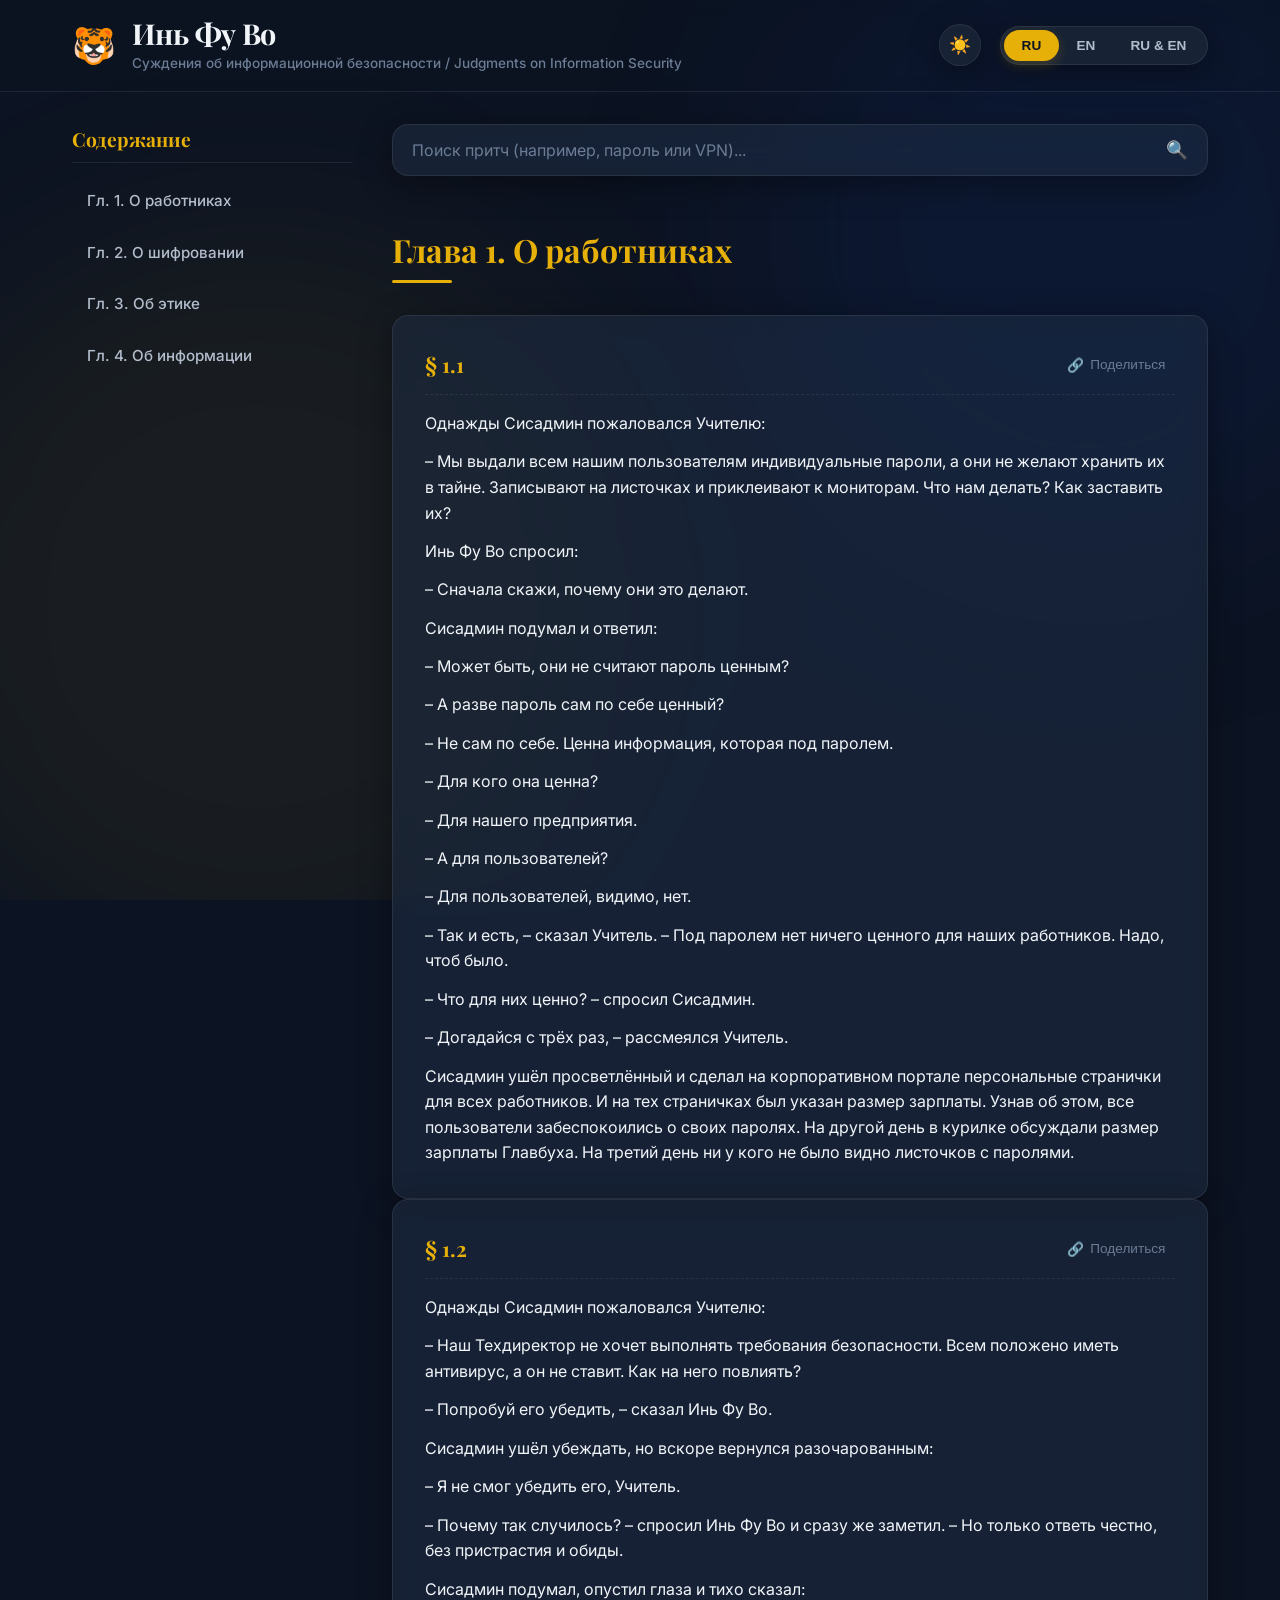
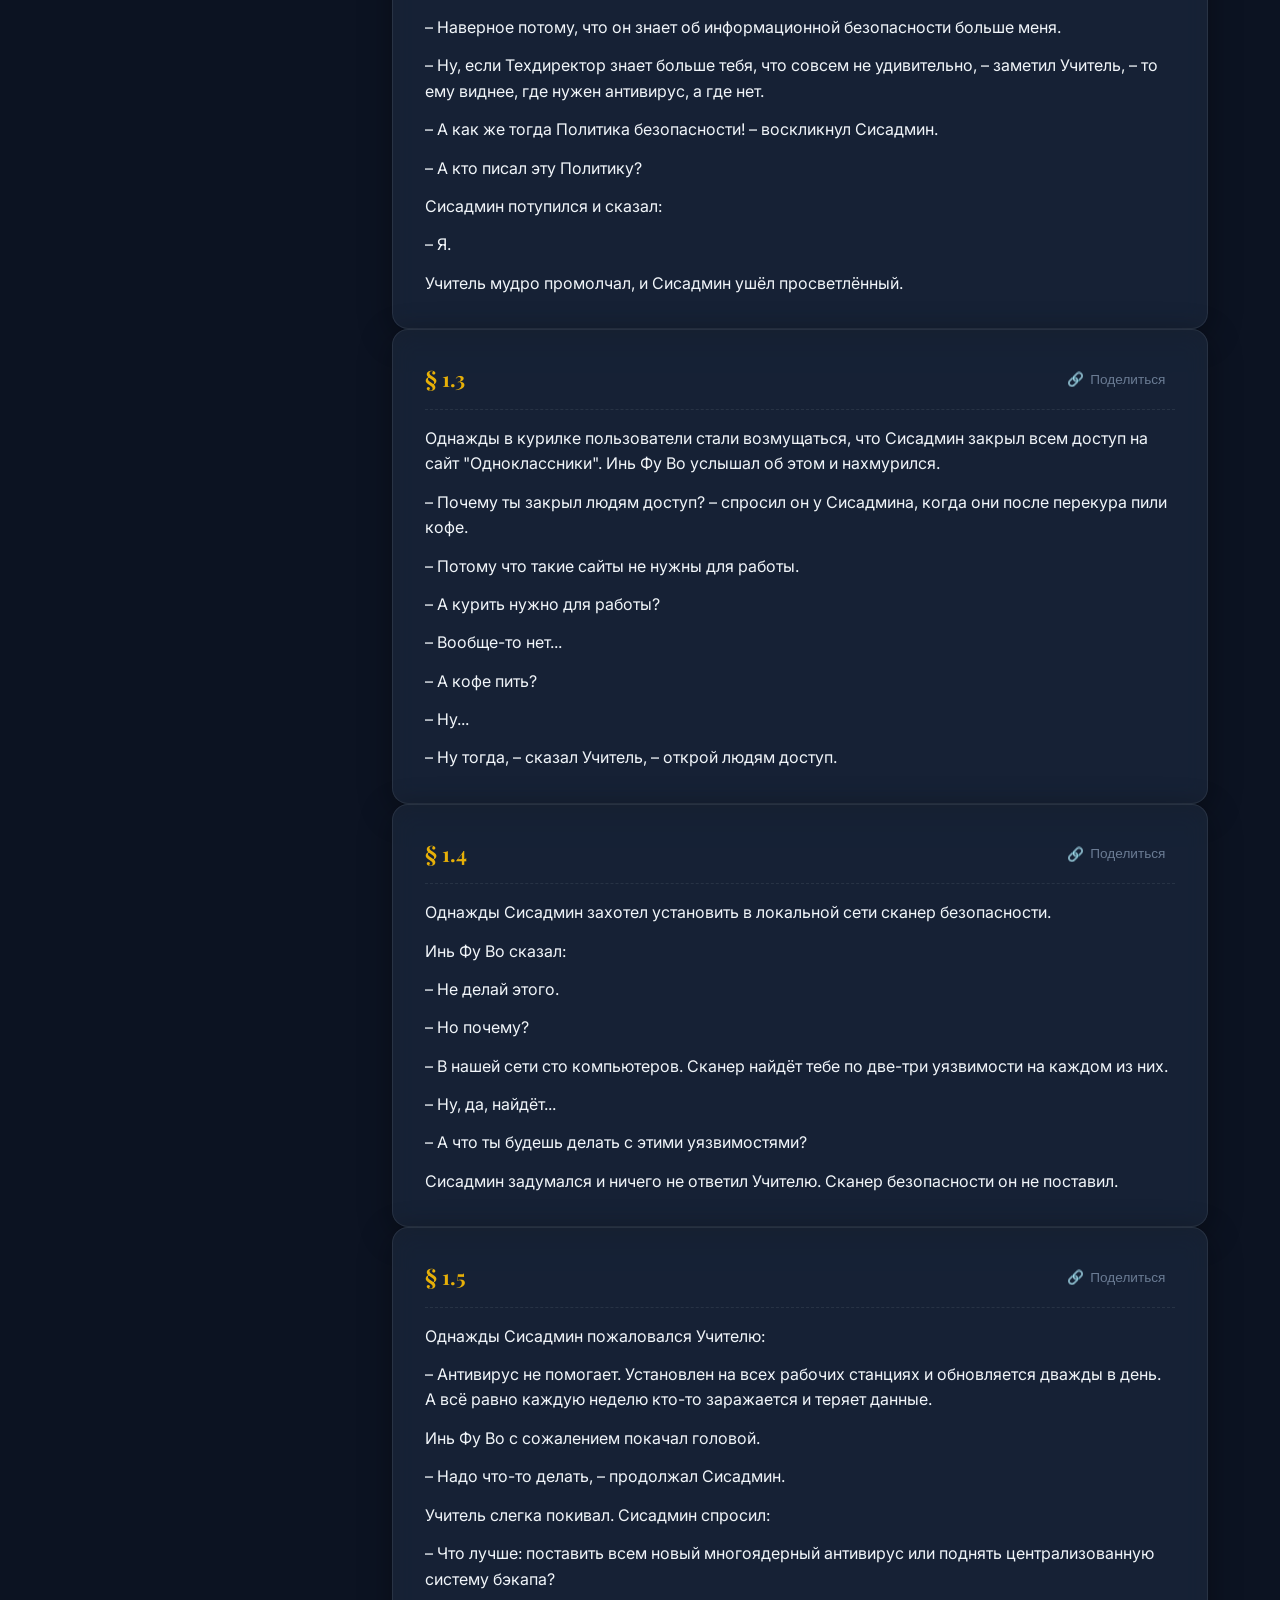
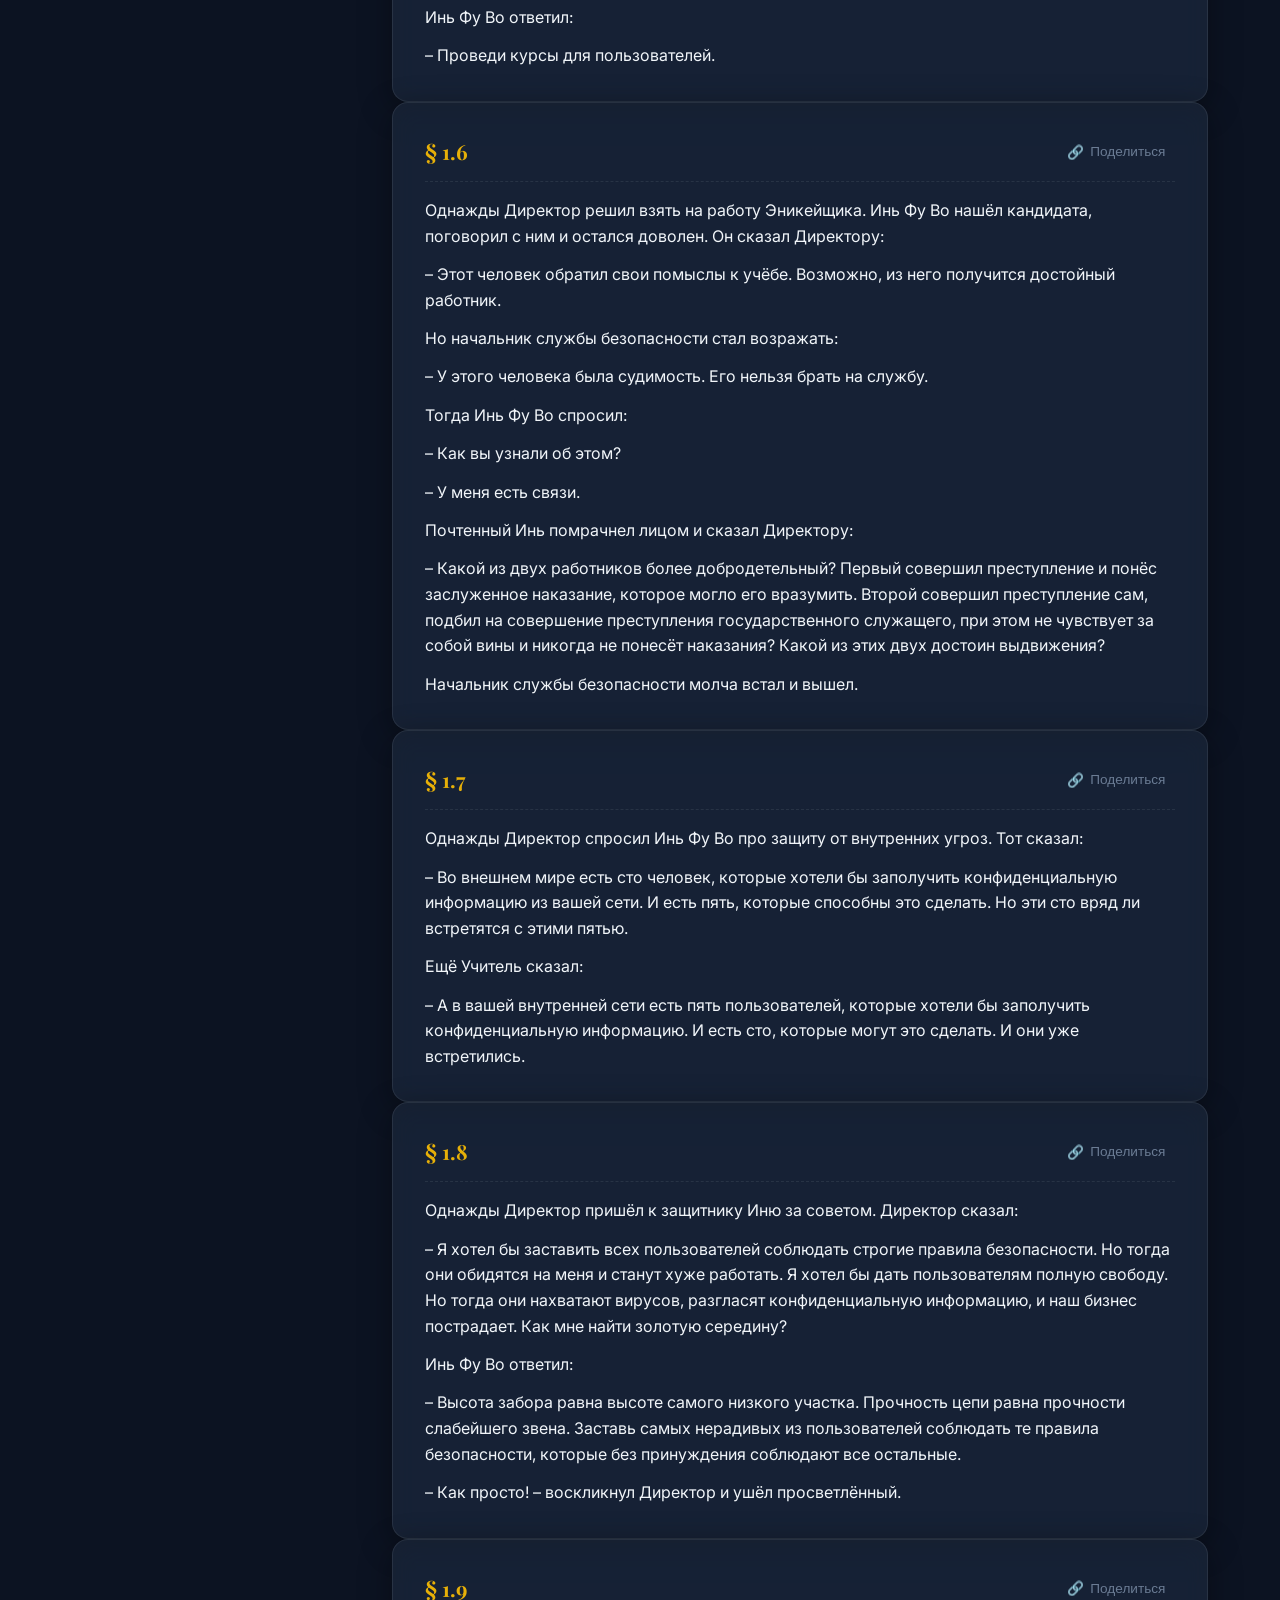
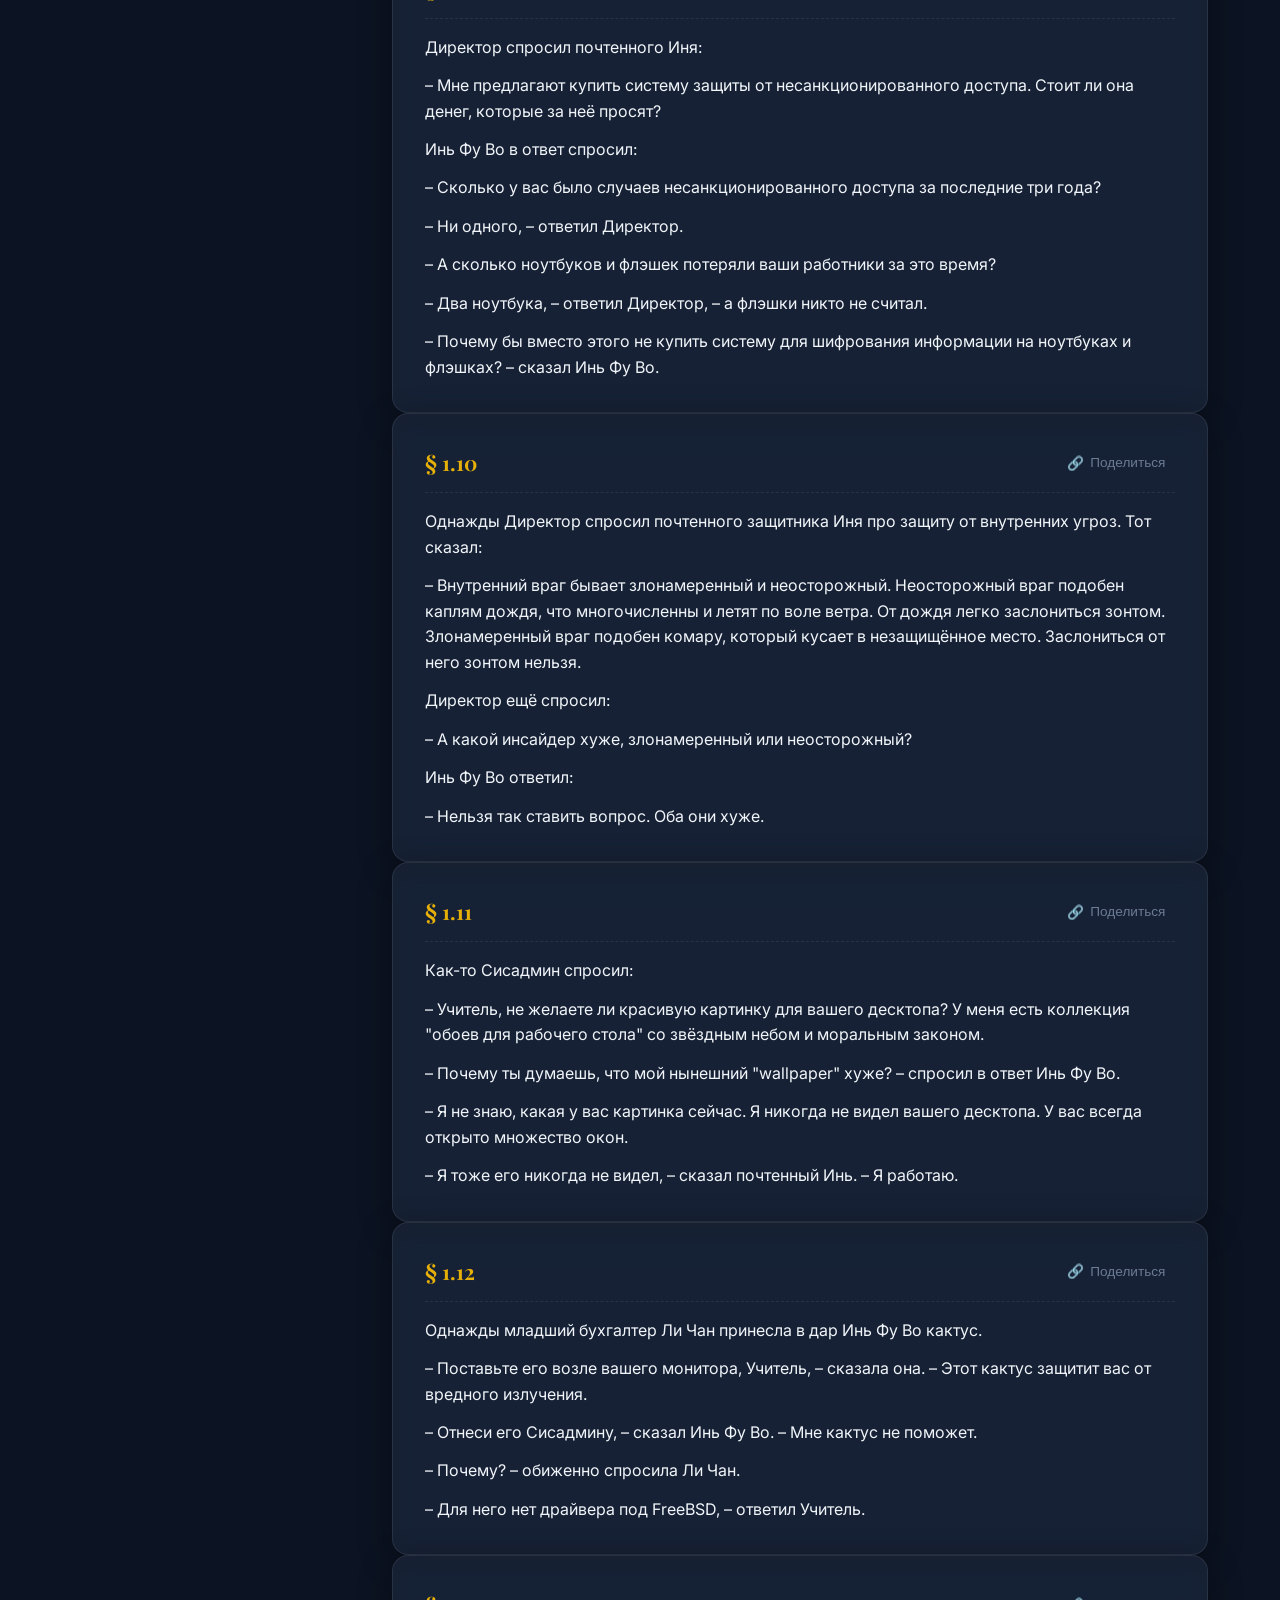
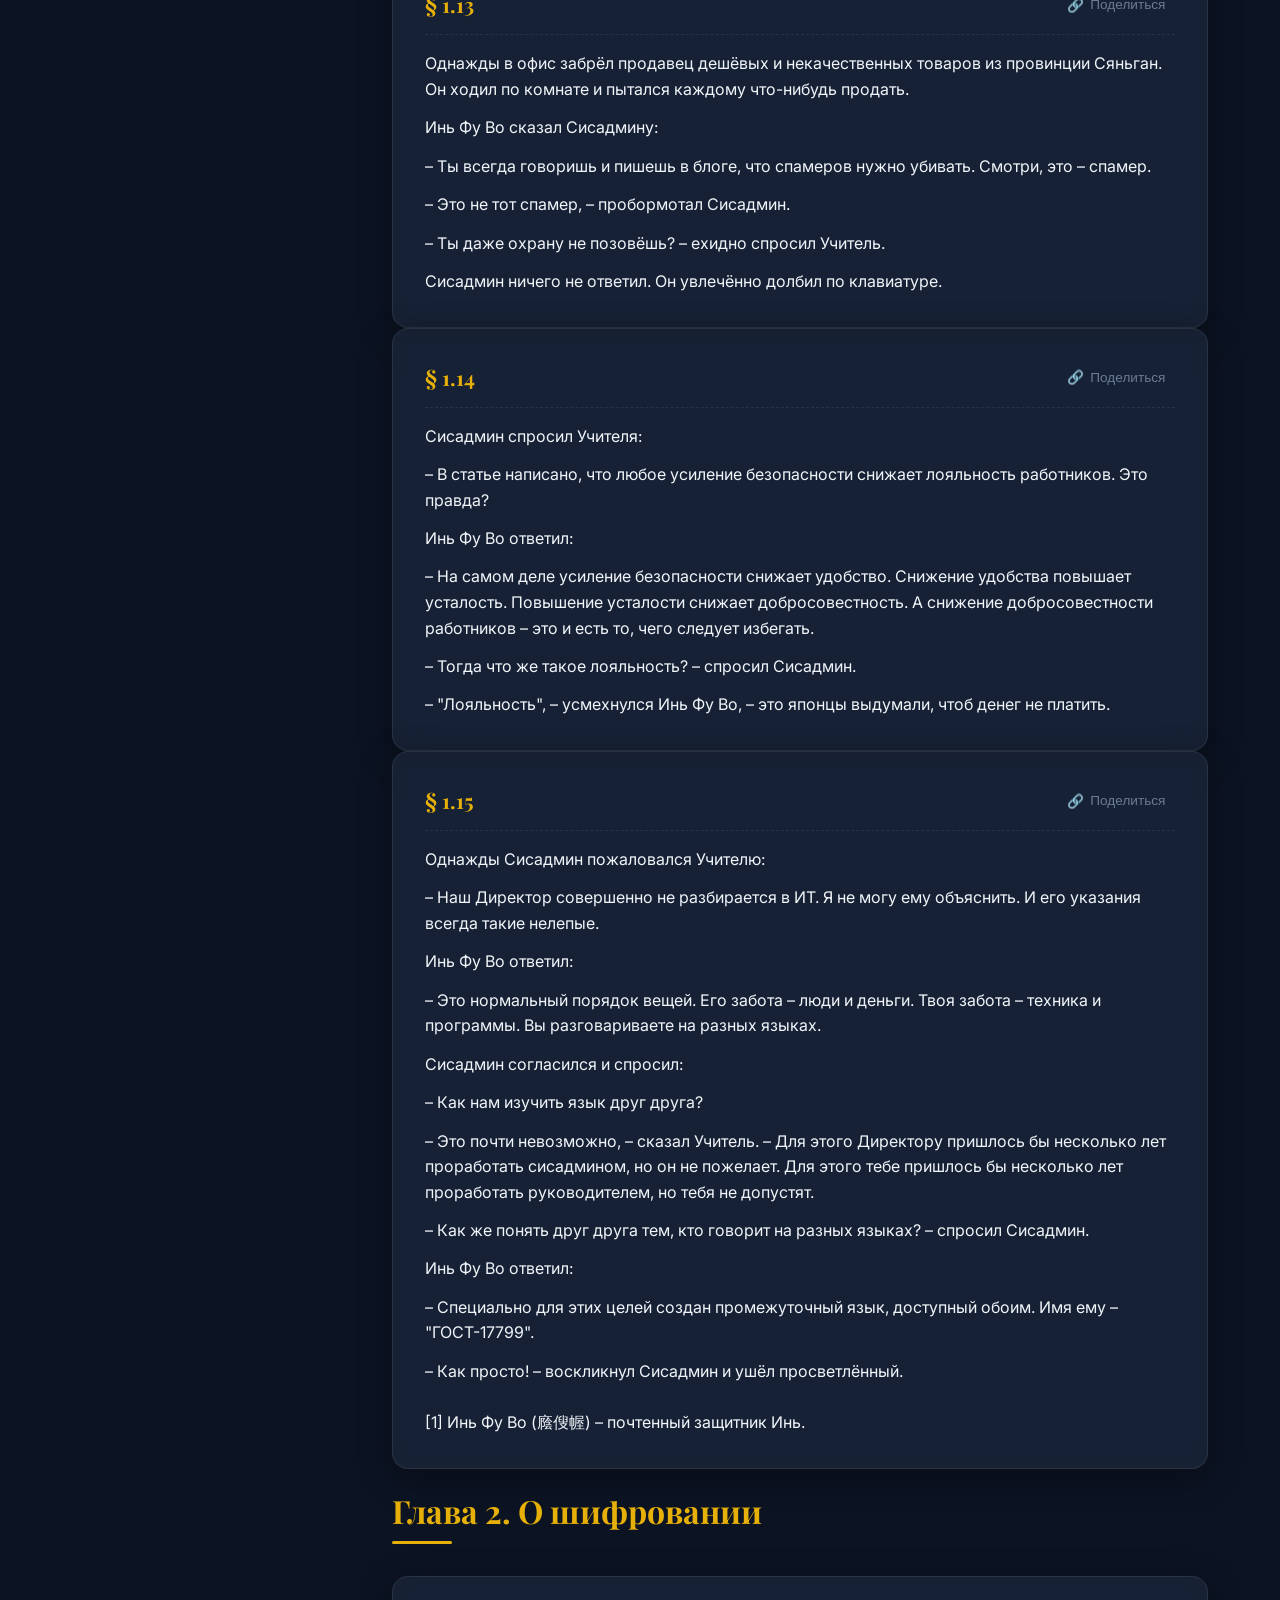
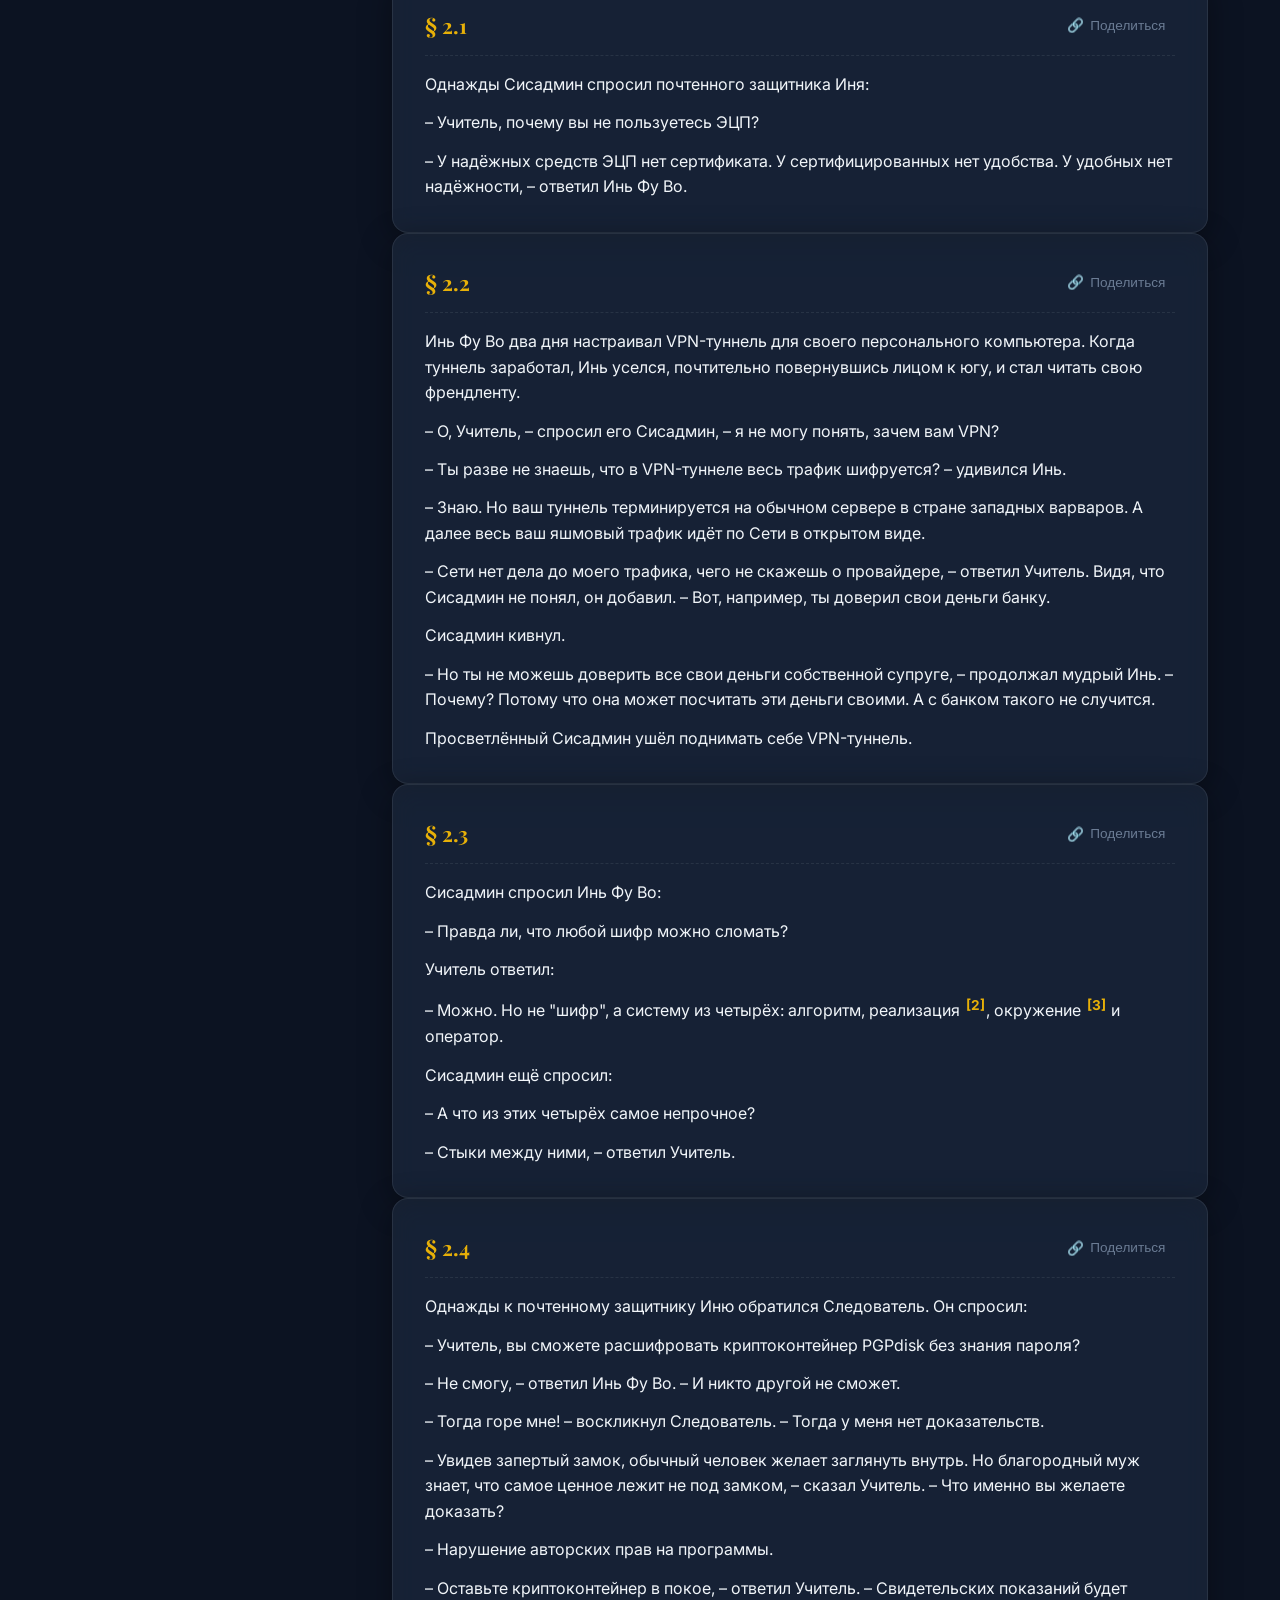
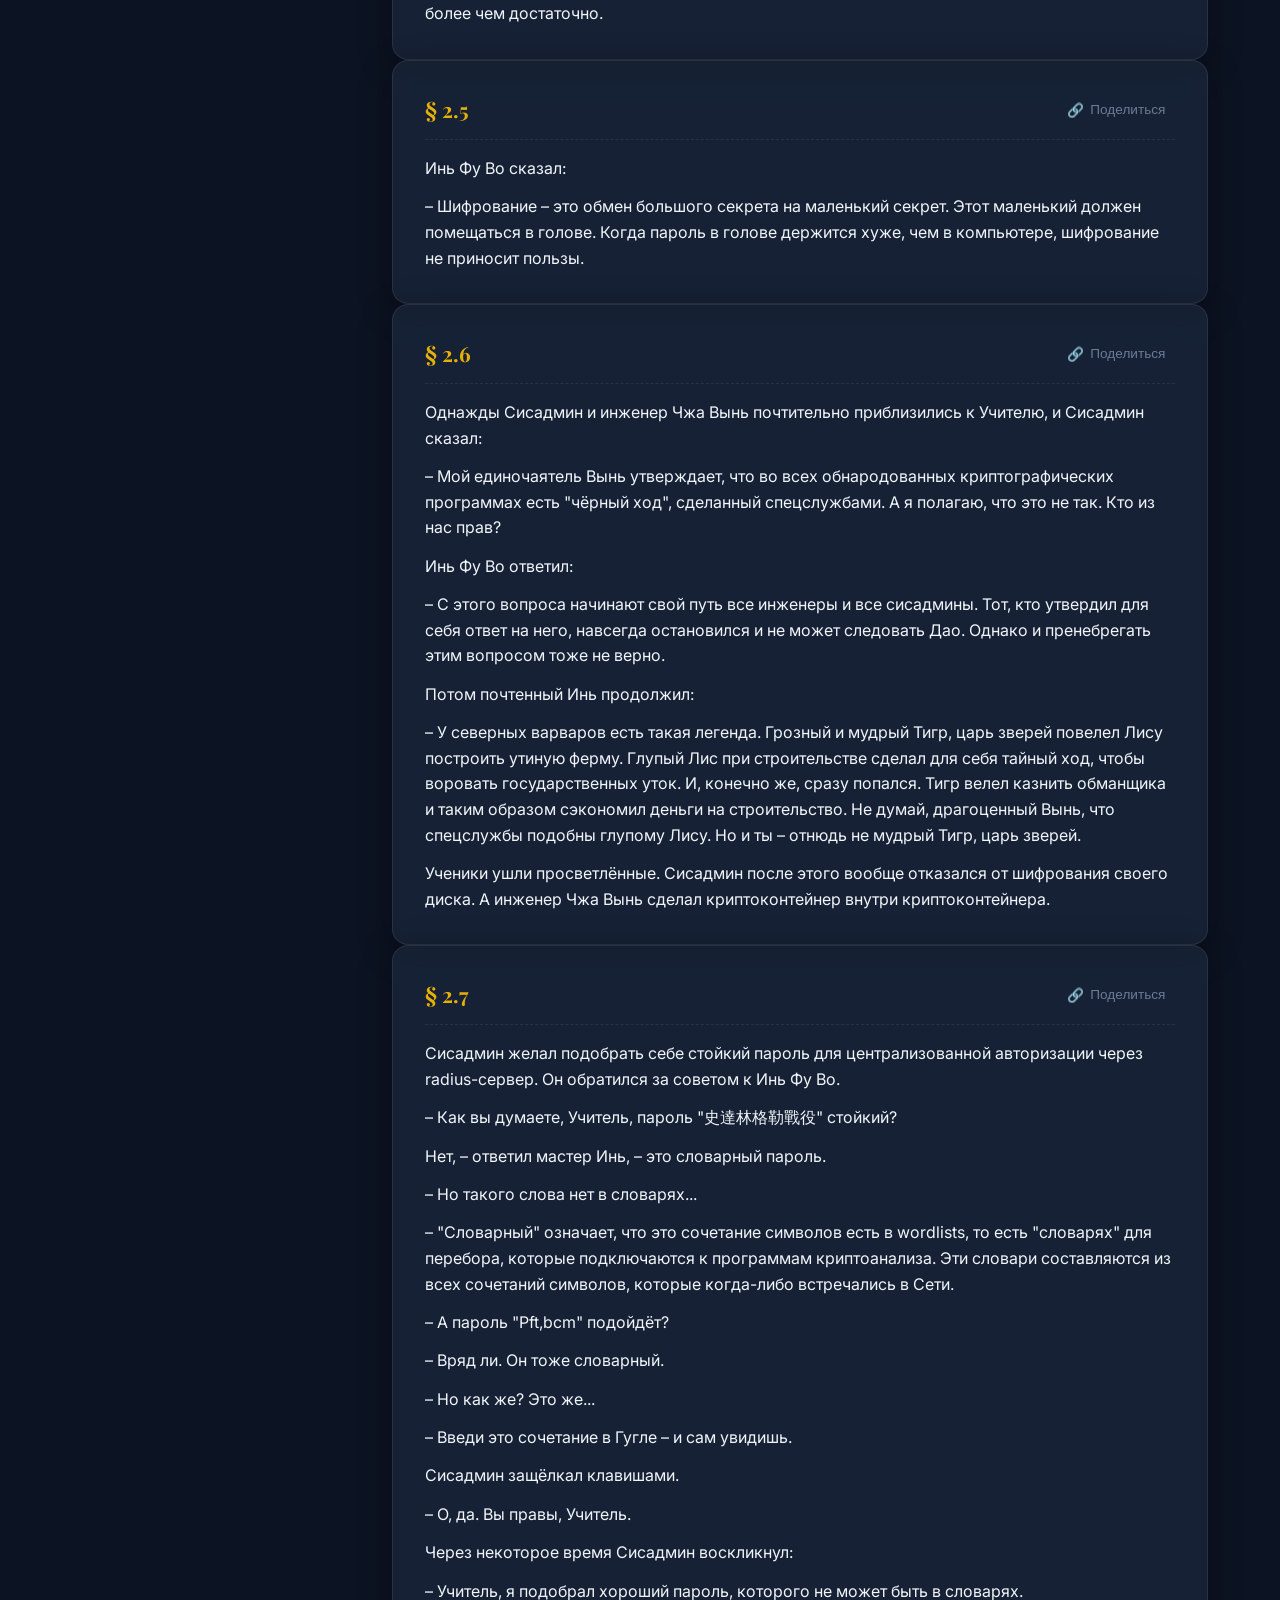
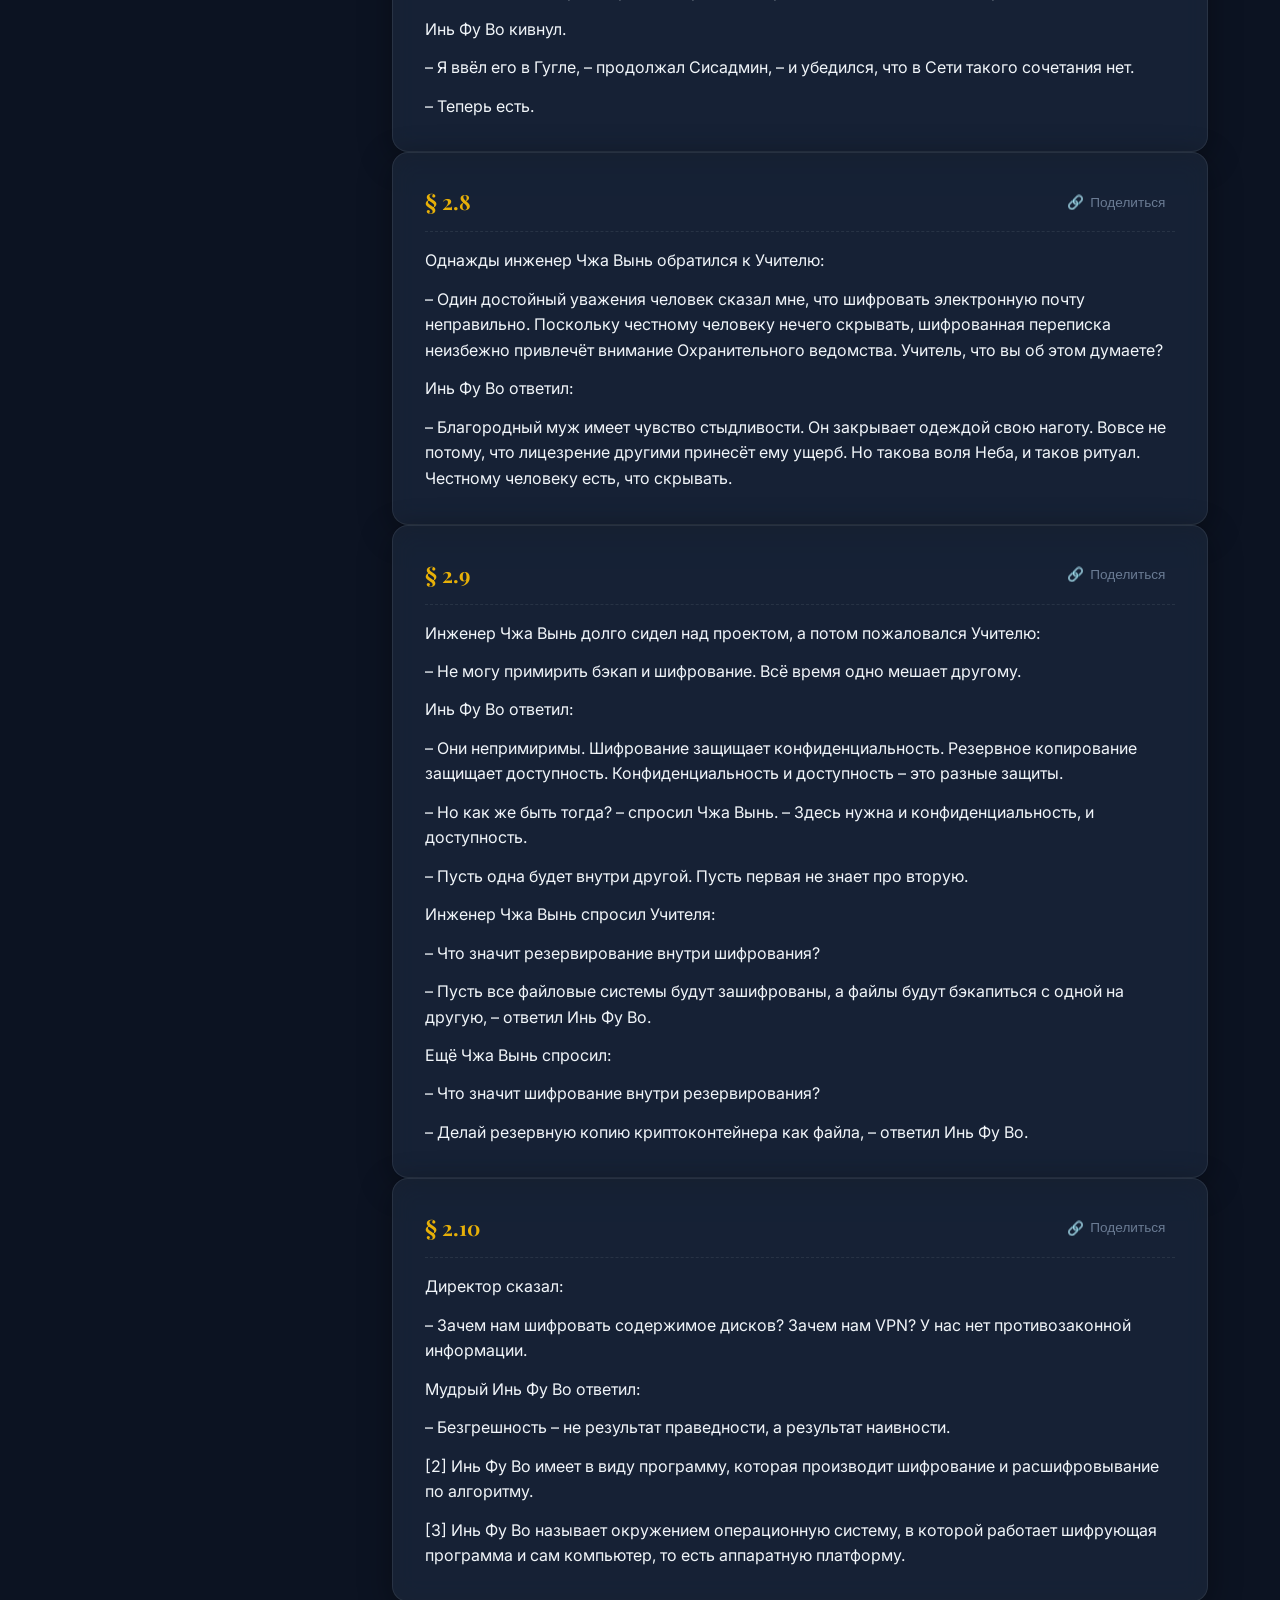
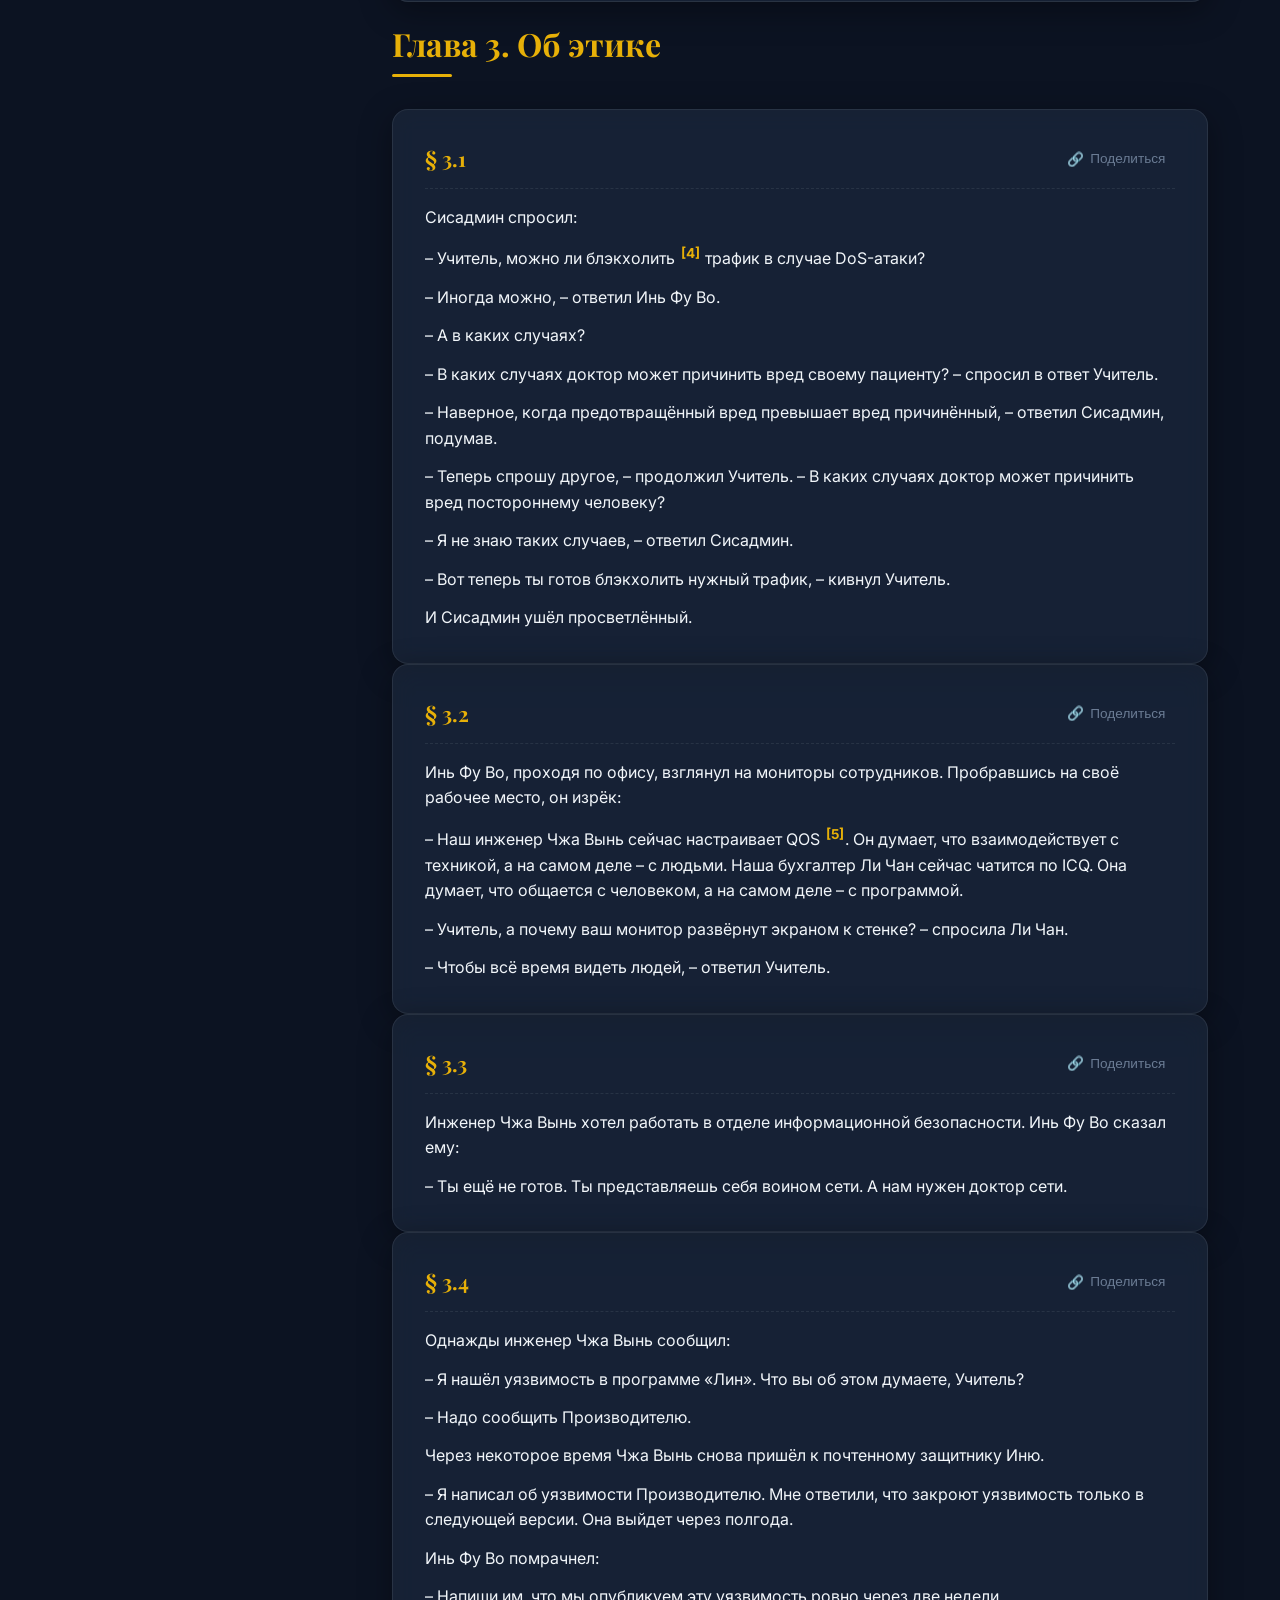
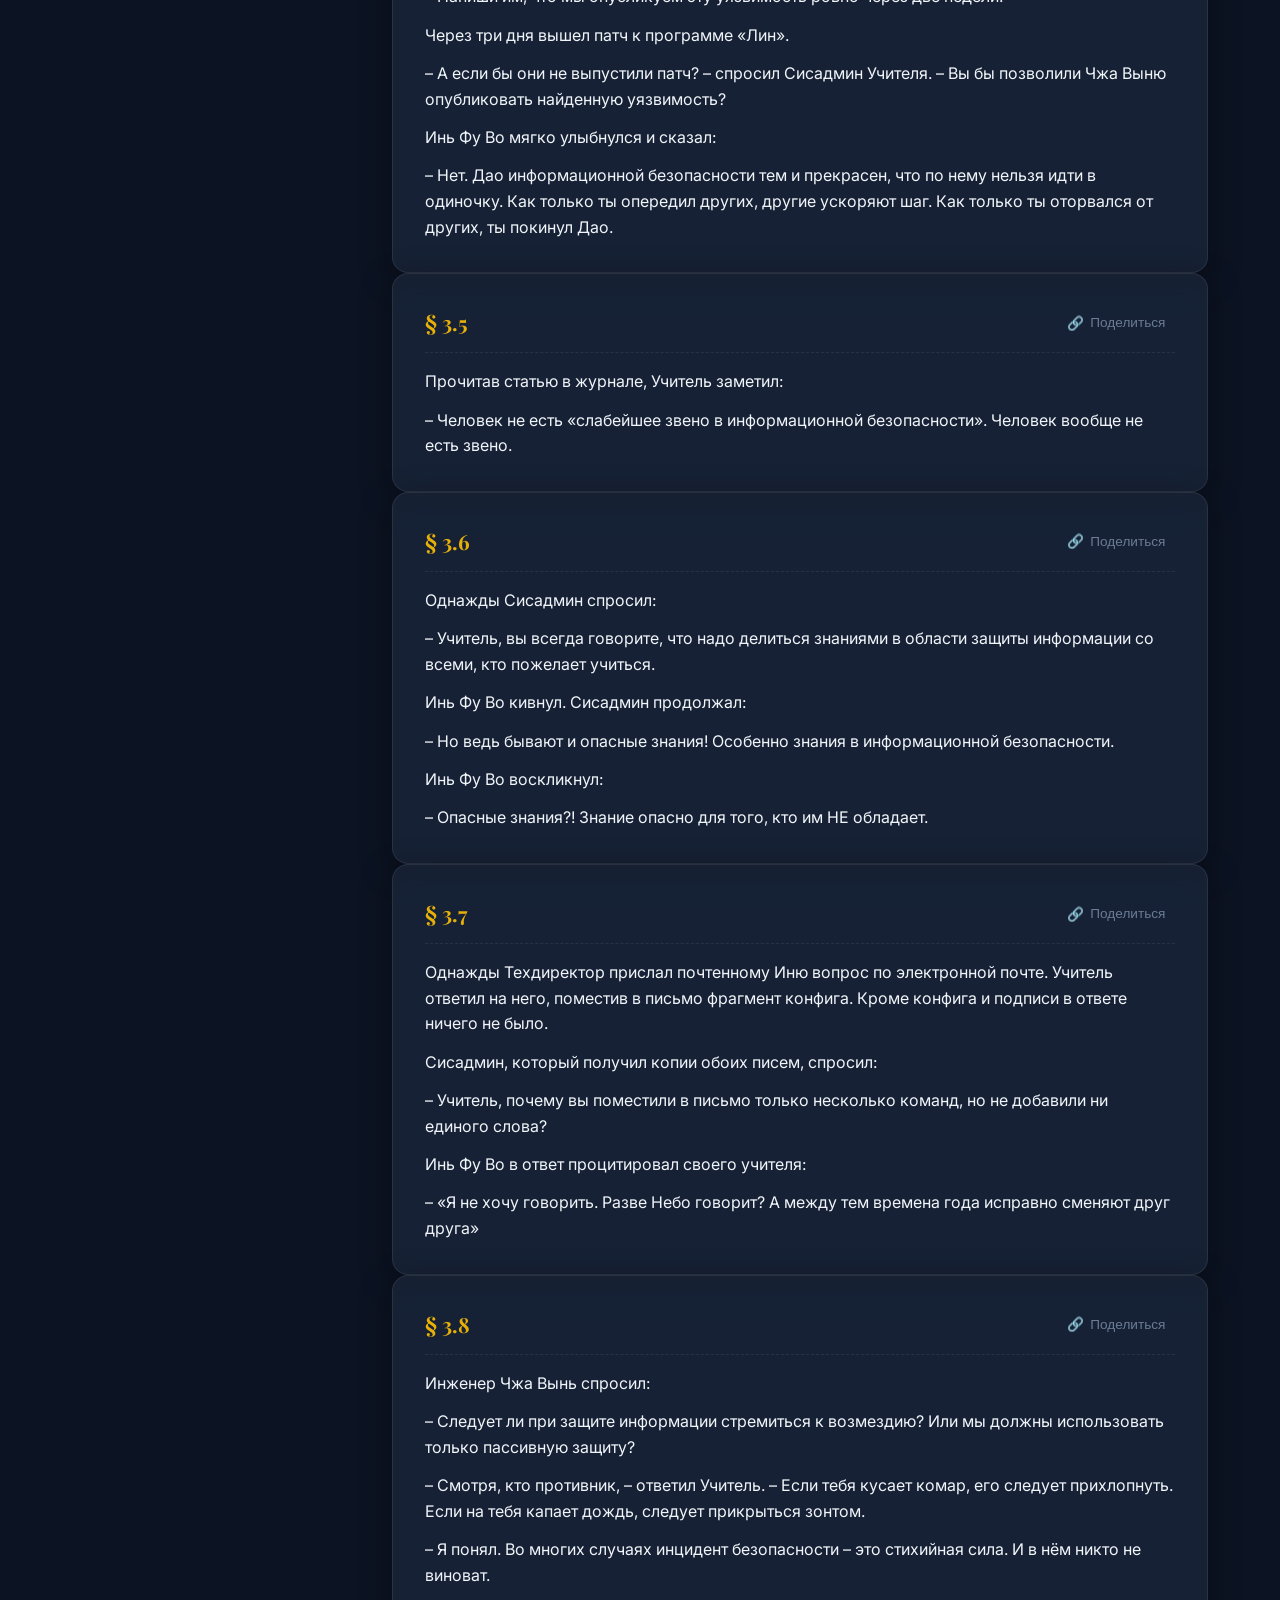
==== commit 35334810: "fix: add cache-busting version parameter to css and js assets" ====
--- a/index.html
+++ b/index.html
@@ -22,7 +22,7 @@
     <link href="https://fonts.googleapis.com/css2?family=Inter:wght@300;400;500;600&family=Playfair+Display:ital,wght@0,500;0,700;1,400&display=swap" rel="stylesheet">
     
     <!-- Stylesheet -->
-    <link rel="stylesheet" href="style.css">
+    <link rel="stylesheet" href="style.css?v=1.0.2">
     
     <!-- Favicon -->
     <link rel="icon" type="image/svg+xml" href="data:image/svg+xml,<svg xmlns='http://www.w3.org/2000/svg' viewBox='0 0 100 100'><text y='.9em' font-size='90'>🐯</text></svg>">
@@ -133,6 +133,6 @@
     <div id="toast" class="toast hidden">Ссылка на притчу скопирована!</div>
 
     <!-- Script -->
-    <script src="app.js"></script>
+    <script src="app.js?v=1.0.2"></script>
 </body>
 </html>
--- a/style.css
+++ b/style.css
@@ -465,7 +465,7 @@
 }
 
 .parable-paragraph {
-    text-align: justify;
+    text-align: left;
     font-size: 1rem;
     color: var(--text-primary);
 }
@@ -544,12 +544,32 @@
 }
 
 .footnotes-section li {
-    font-size: 0.9rem;
+    font-size: 0.95rem;
     color: var(--text-secondary);
-    padding-left: 1.5rem;
-    text-indent: -1.5rem;
-    line-height: 1.5;
+    line-height: 1.6;
+    padding: 0.6rem 1rem;
+    border-radius: var(--border-radius-sm);
+    border-bottom: 1px solid rgba(255, 255, 255, 0.03);
+    transition: all var(--transition-fast);
     scroll-margin-top: 7rem;
+}
+
+body.light-theme .footnotes-section li {
+    border-bottom: 1px solid rgba(0, 0, 0, 0.03);
+}
+
+.footnotes-section li:last-child {
+    border-bottom: none;
+}
+
+.footnotes-section li:hover {
+    background: rgba(255, 255, 255, 0.02);
+    color: var(--text-primary);
+    padding-left: 1.2rem;
+}
+
+body.light-theme .footnotes-section li:hover {
+    background: rgba(0, 0, 0, 0.02);
 }
 
 .footnotes-section li:target {
@@ -644,20 +664,25 @@
     }
     
     .chapter-nav ul {
-        flex-direction: row;
-        flex-wrap: wrap;
-        gap: 0.5rem;
+        display: grid;
+        grid-template-columns: 1fr 1fr;
+        gap: 0.6rem;
+        width: 100%;
     }
     
     .chapter-link {
-        border-left: none;
-        border-bottom: 2px solid transparent;
-        padding: 0.4rem 0.8rem;
+        border: 1px solid var(--border);
+        background: var(--bg-surface);
+        text-align: center;
+        padding: 0.6rem 0.8rem;
+        border-radius: var(--border-radius-sm);
+        transition: all var(--transition-fast);
     }
     
     .chapter-link:hover, .chapter-link.active {
-        border-left-color: transparent;
-        border-bottom-color: var(--accent);
+        background: var(--bg-surface-hover);
+        border-color: var(--accent);
+        border-bottom: 2px solid var(--accent);
         padding-left: 0.8rem;
     }
 }
@@ -665,18 +690,54 @@
 @media (max-width: 768px) {
     .header-container {
         flex-direction: column;
-        align-items: flex-start;
+        align-items: center;
+        text-align: center;
         padding: 1rem;
+        gap: 1rem;
+    }
+    
+    .branding {
+        flex-direction: column;
+        gap: 0.4rem;
+    }
+    
+    .logo-icon {
+        font-size: 2rem;
+    }
+    
+    h1 {
+        font-size: 1.5rem;
+    }
+    
+    .subtitle {
+        font-size: 0.75rem;
+        line-height: 1.4;
+        max-width: 90%;
+        margin: 0.2rem auto 0;
     }
     
     .controls {
-        align-self: stretch;
-        justify-content: space-between;
+        flex-direction: column;
+        gap: 0.8rem;
         width: 100%;
+        align-items: center;
+    }
+    
+    .view-selector {
+        width: 100%;
+        justify-content: center;
+    }
+    
+    .btn-toggle {
+        padding: 0.4rem 0.8rem;
+        font-size: 0.75rem;
+        flex-grow: 1;
+        text-align: center;
     }
     
     .main-container {
         padding: 0 1rem;
+        margin: 1rem auto;
     }
     
     .layout-both {
@@ -695,3 +756,9 @@
         padding: 1.2rem;
     }
 }
+
+@media (max-width: 480px) {
+    .chapter-nav ul {
+        grid-template-columns: 1fr;
+    }
+}
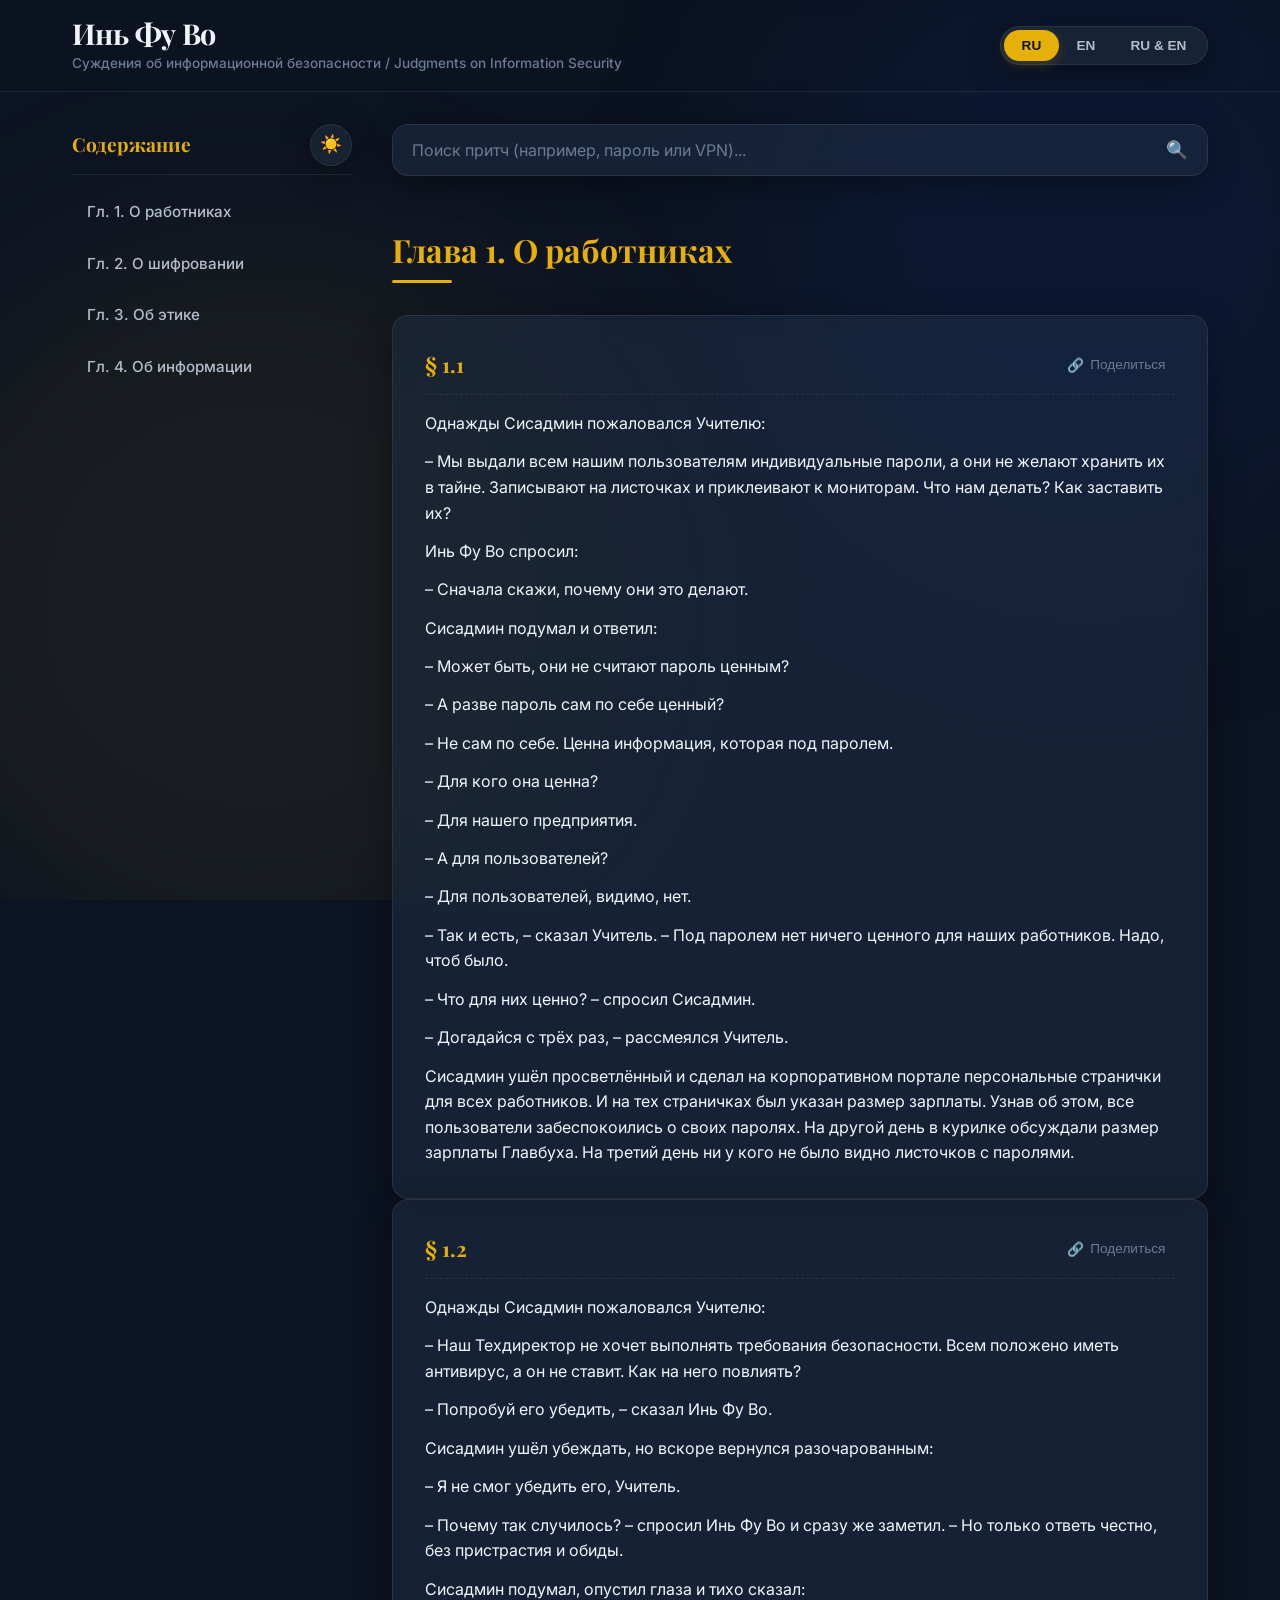
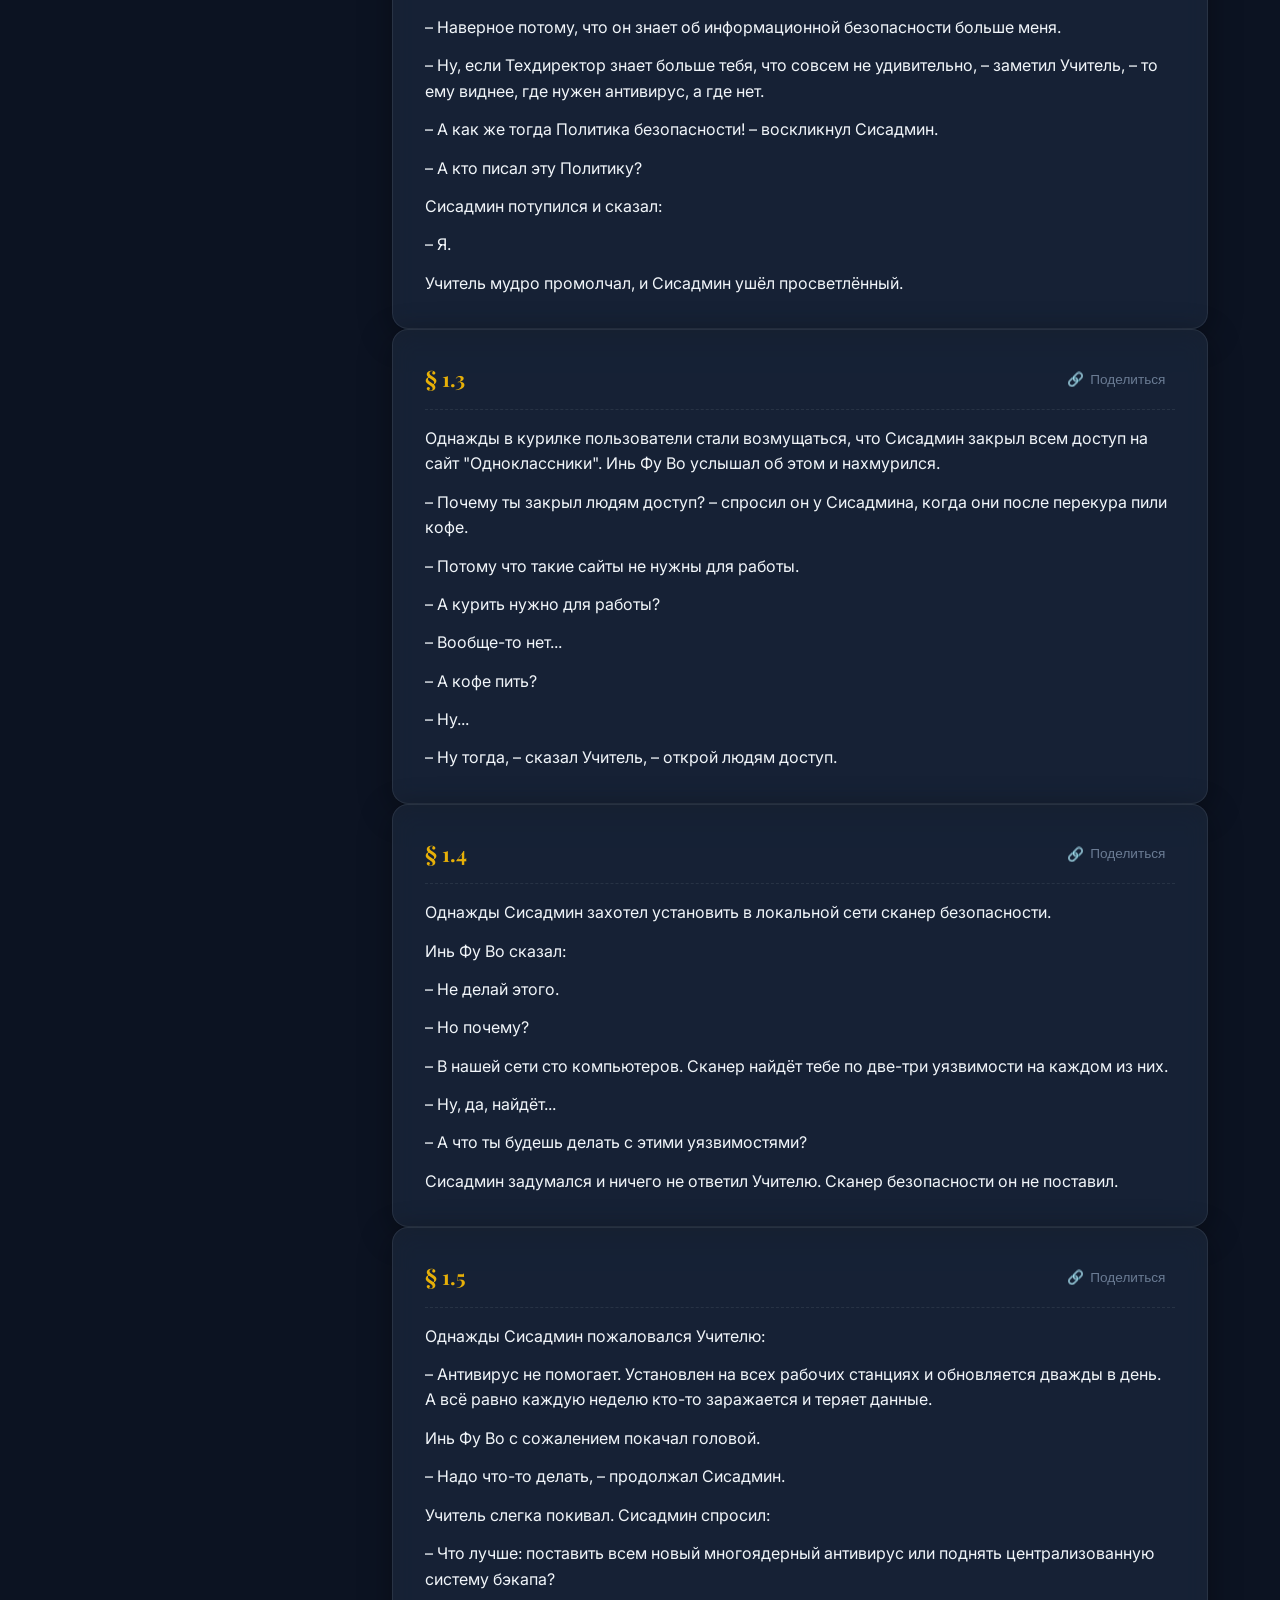
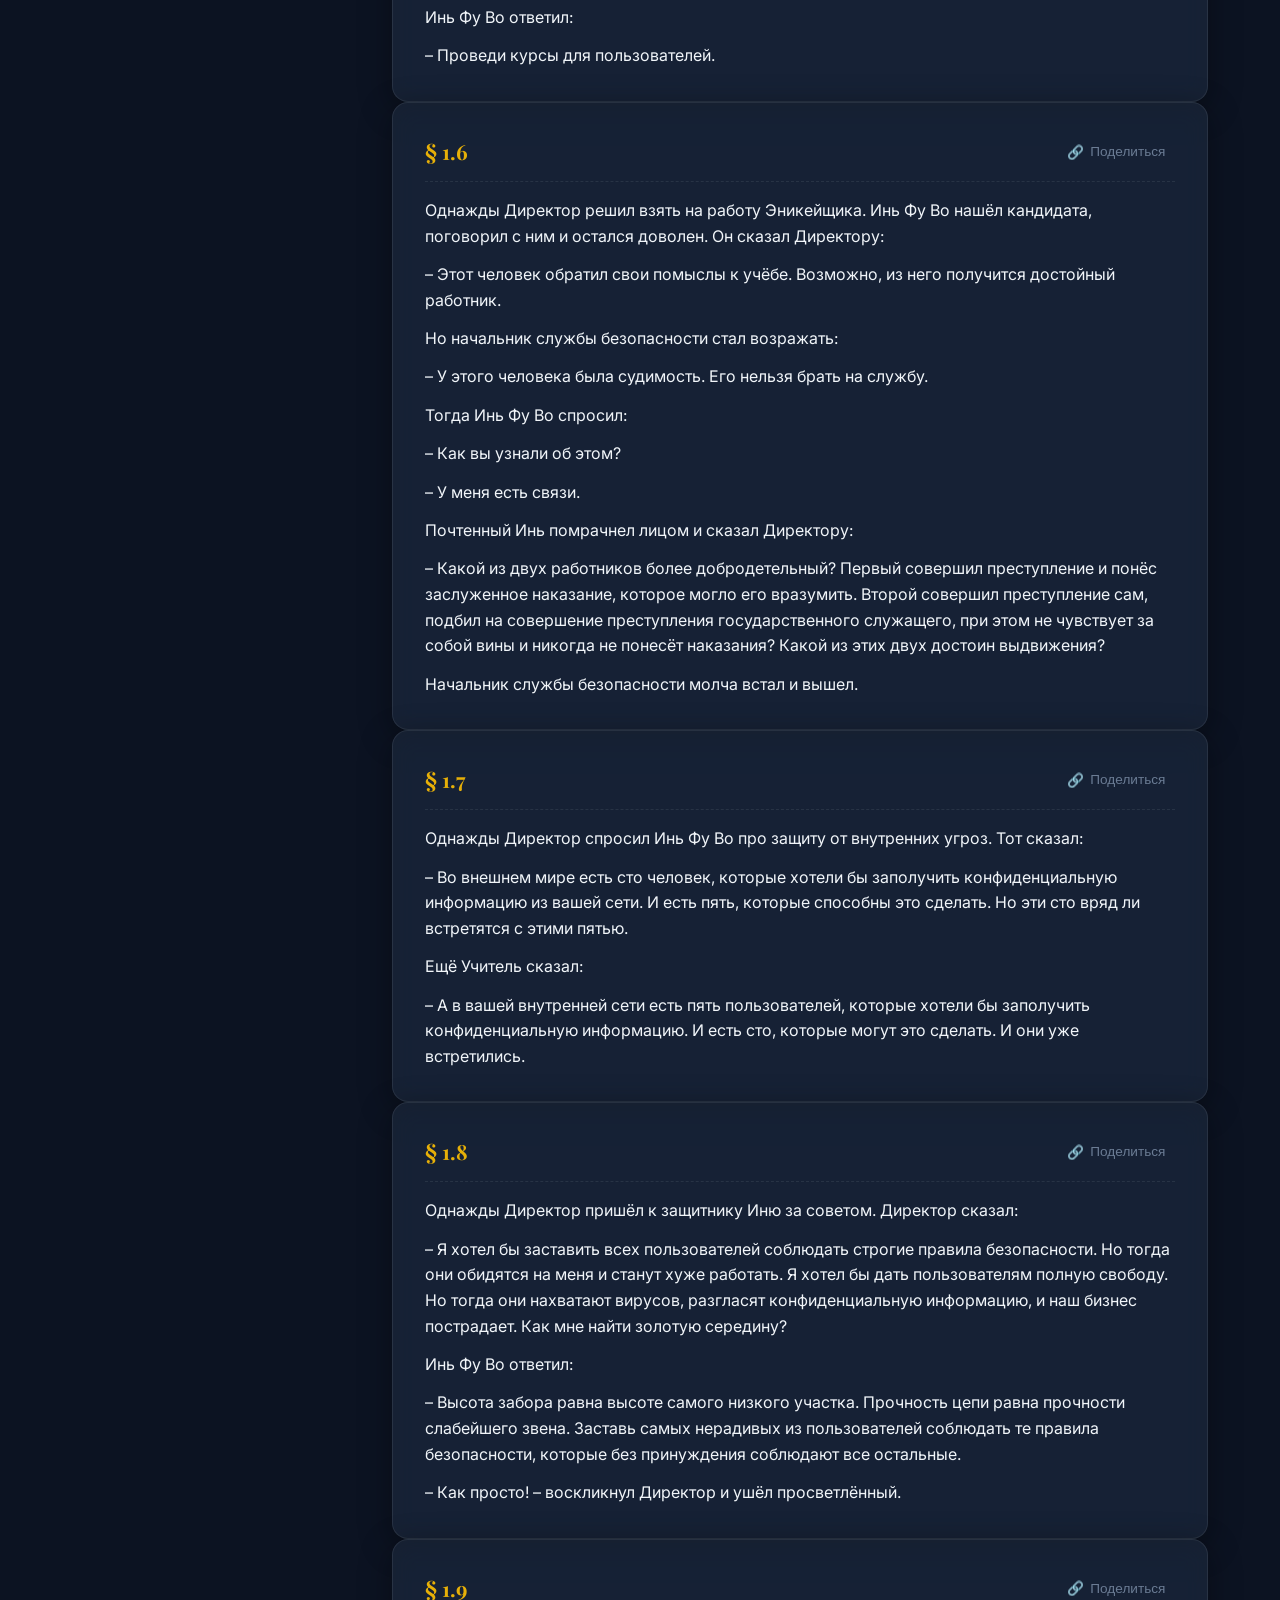
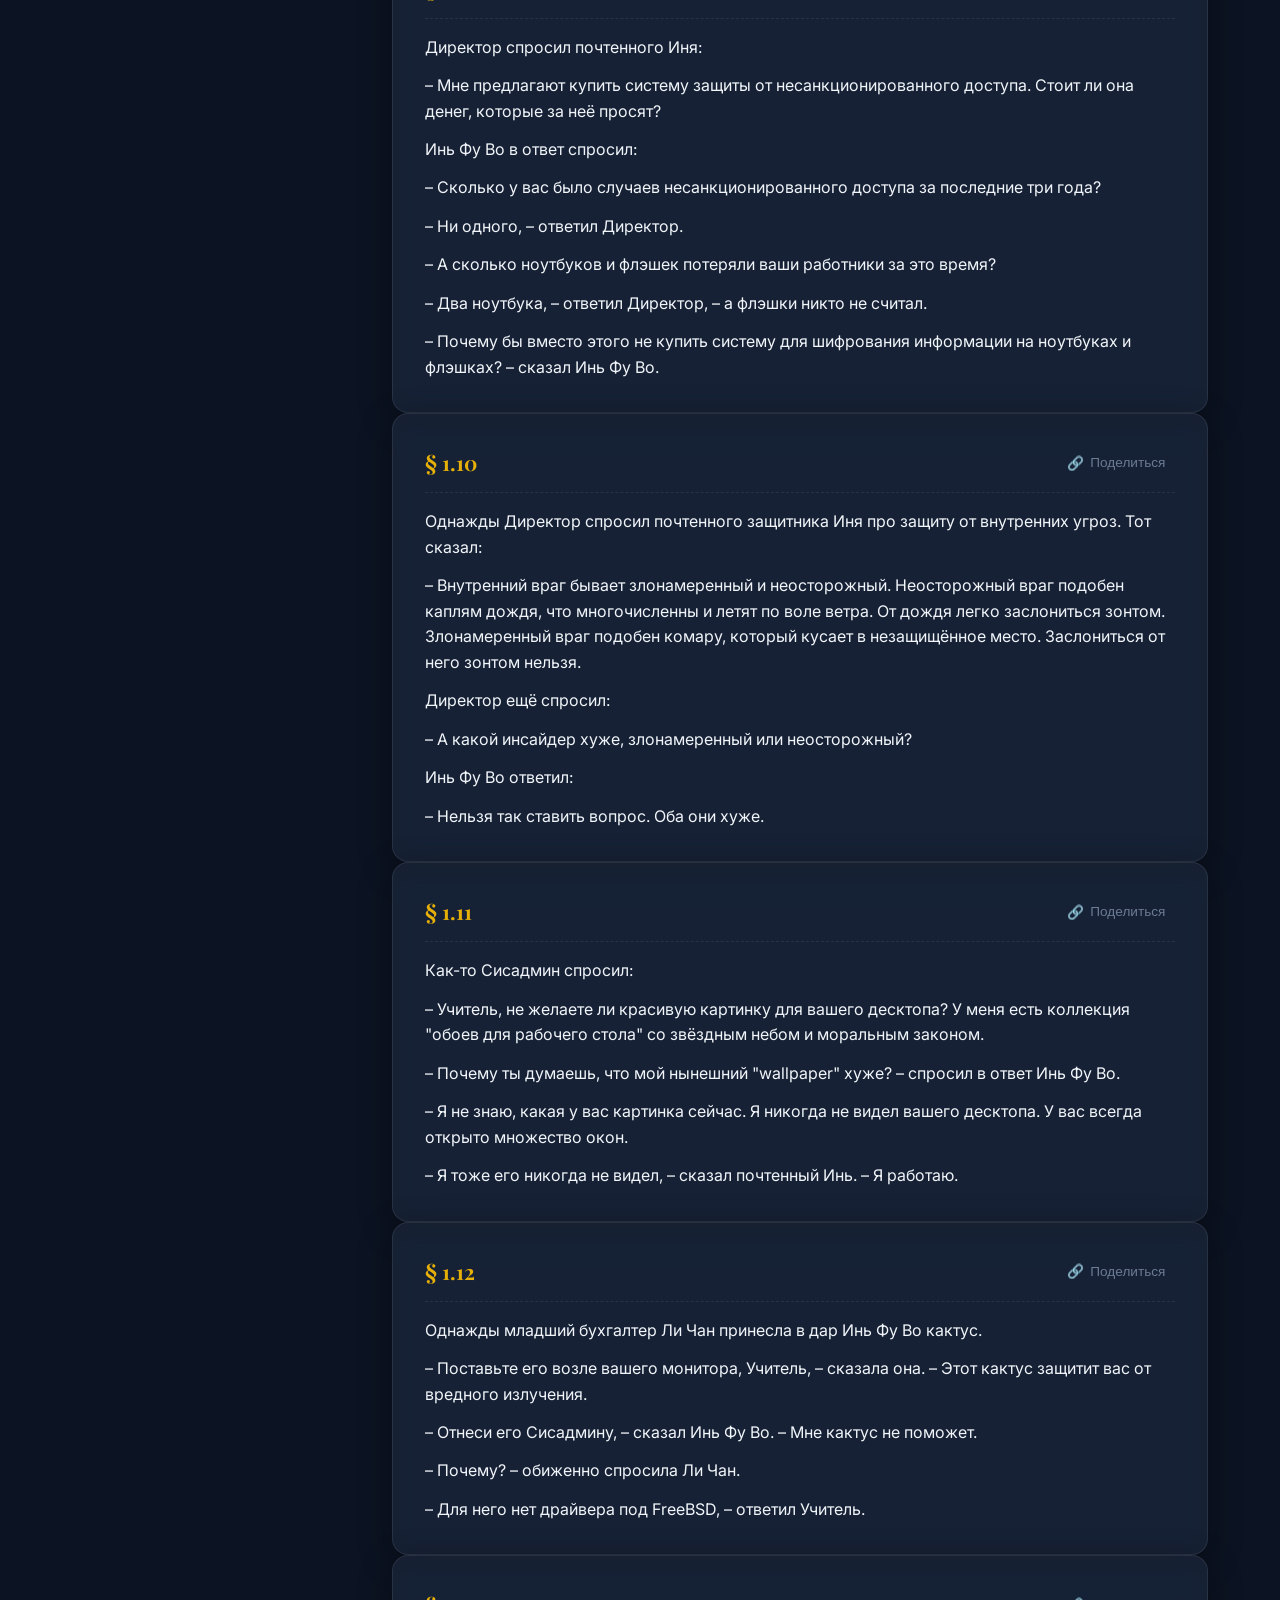
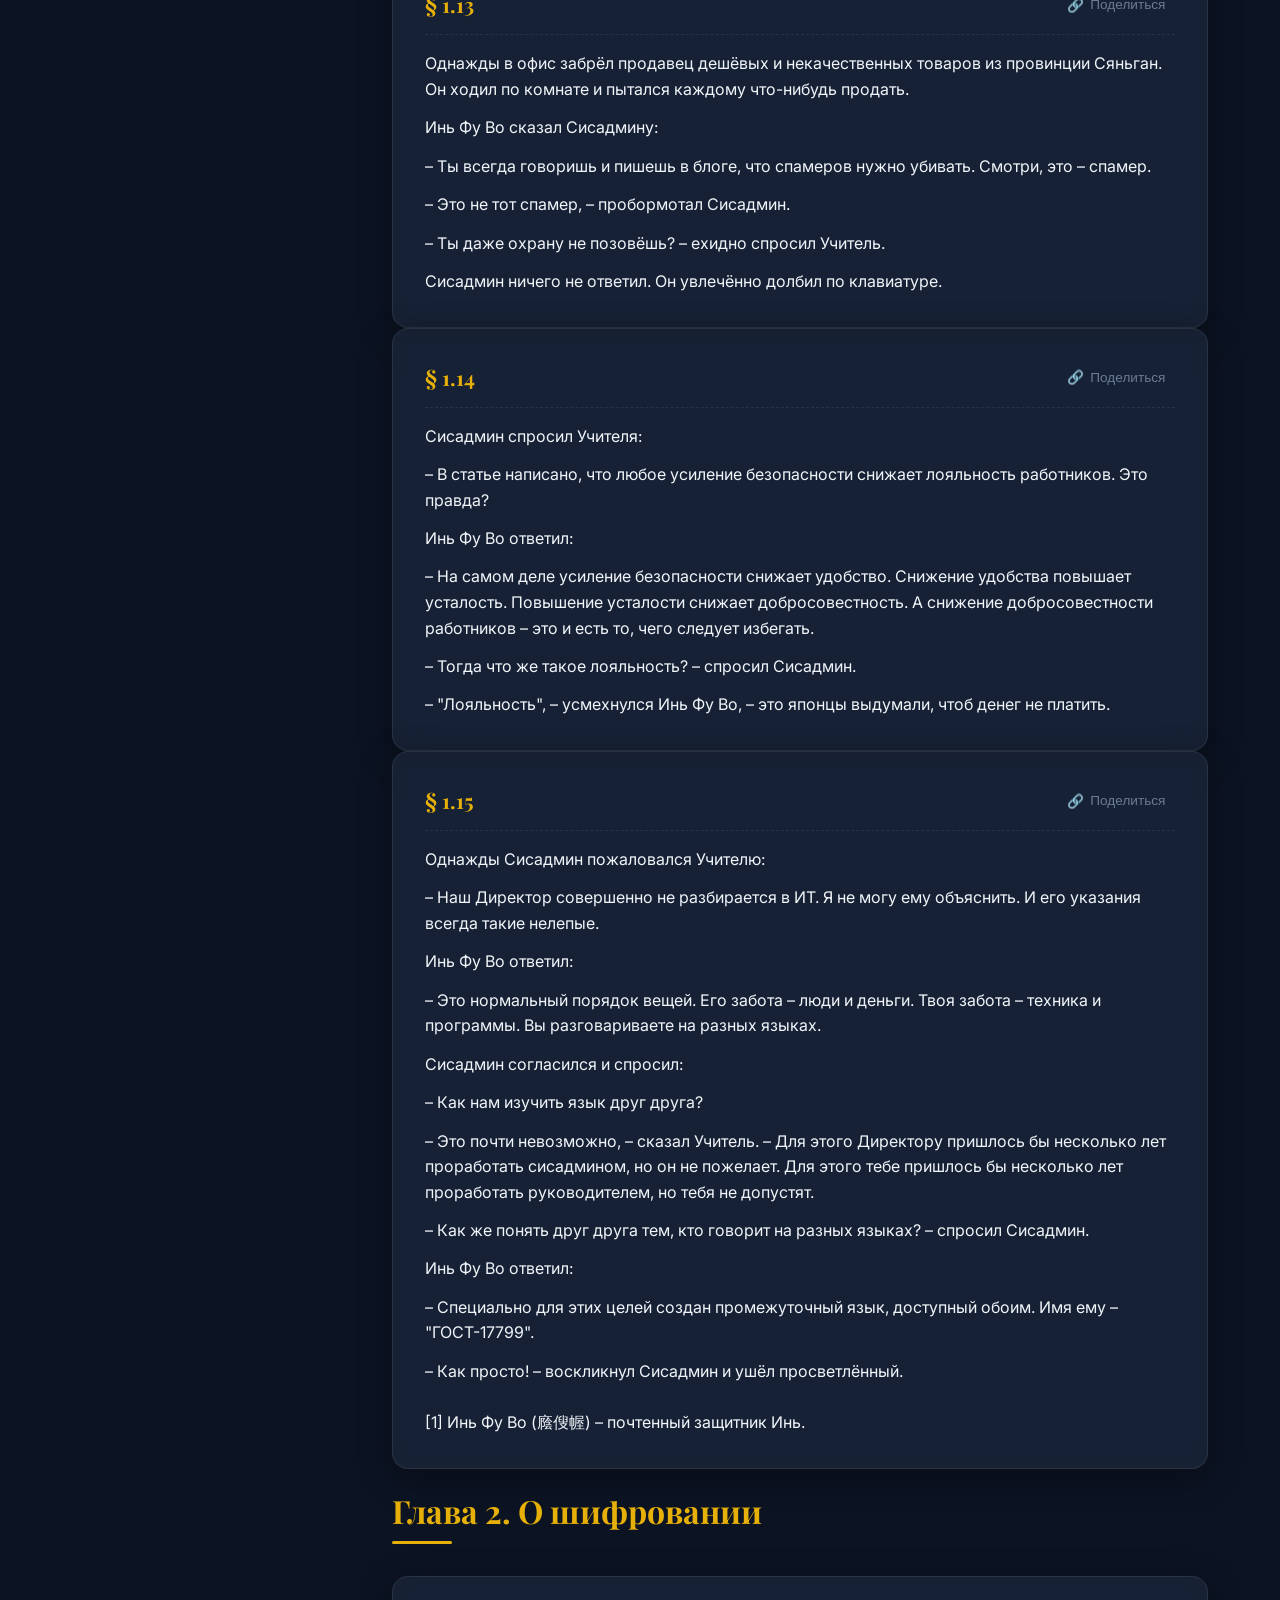
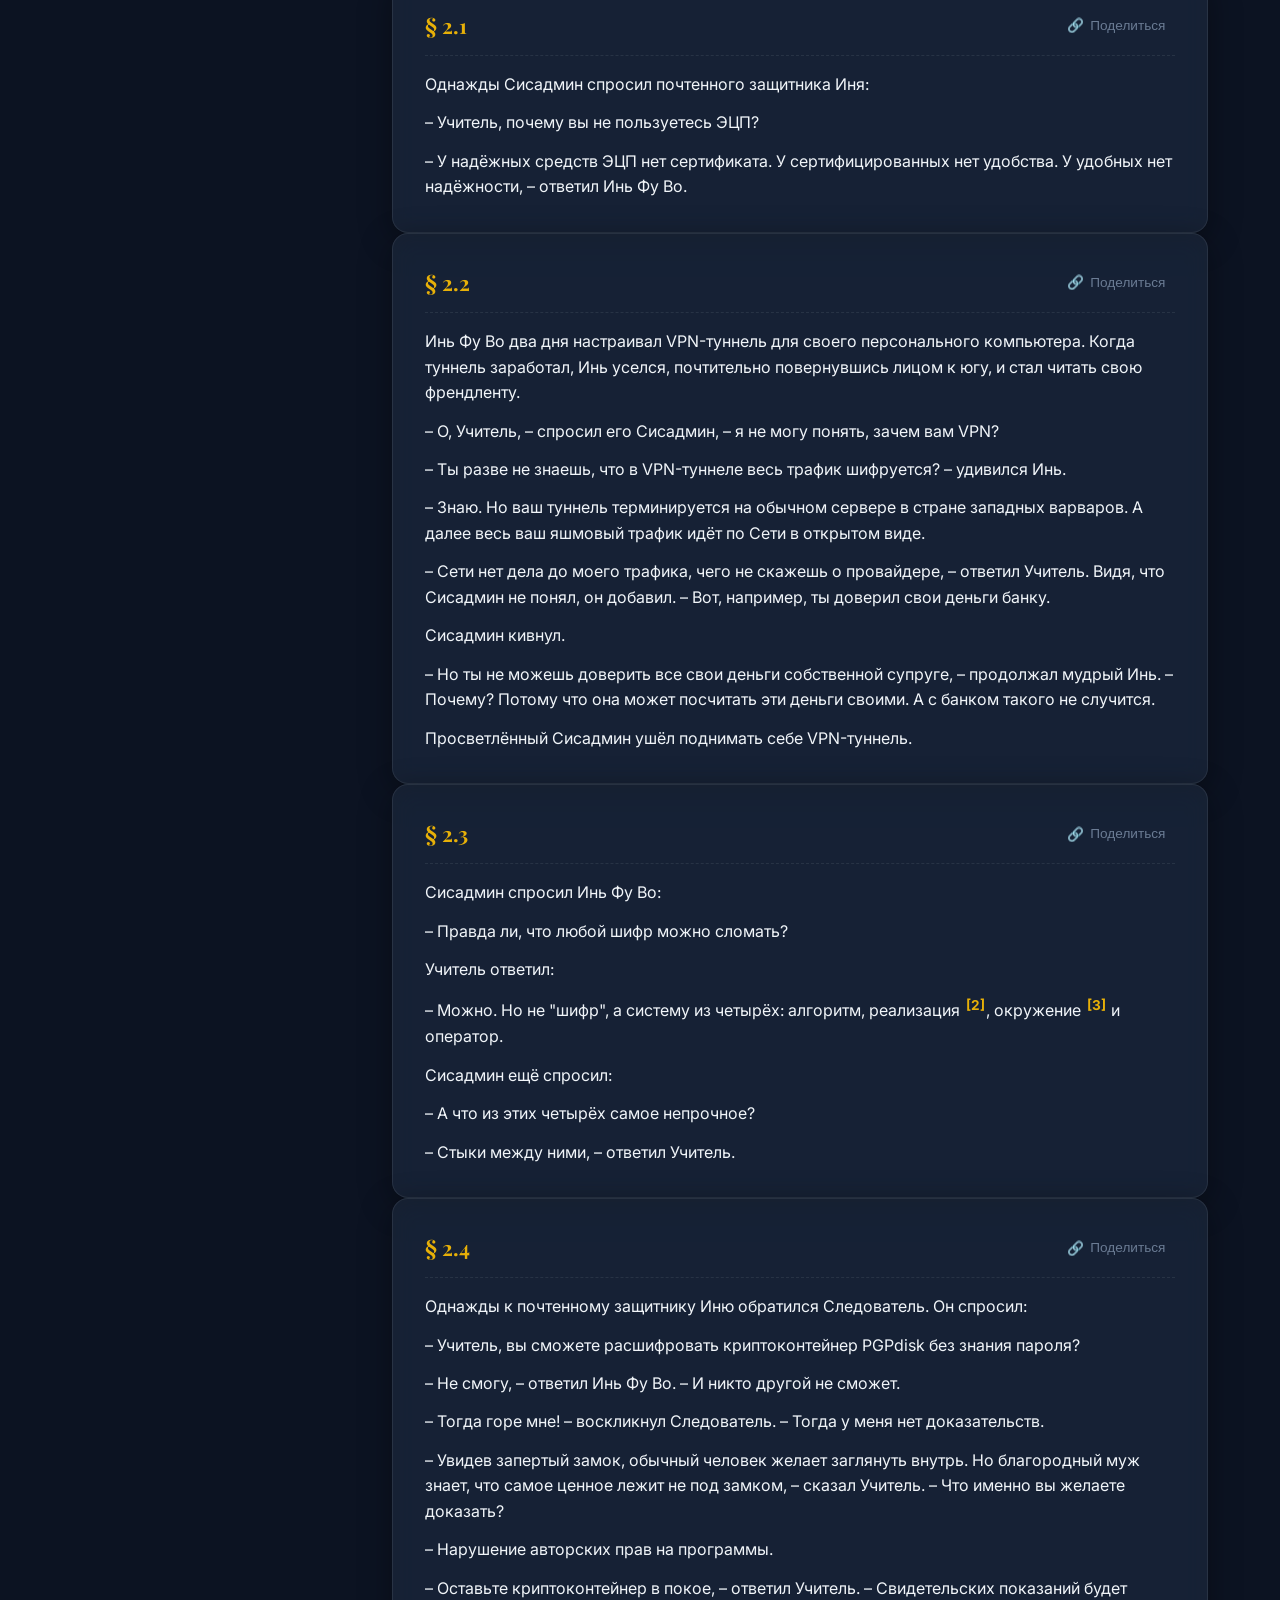
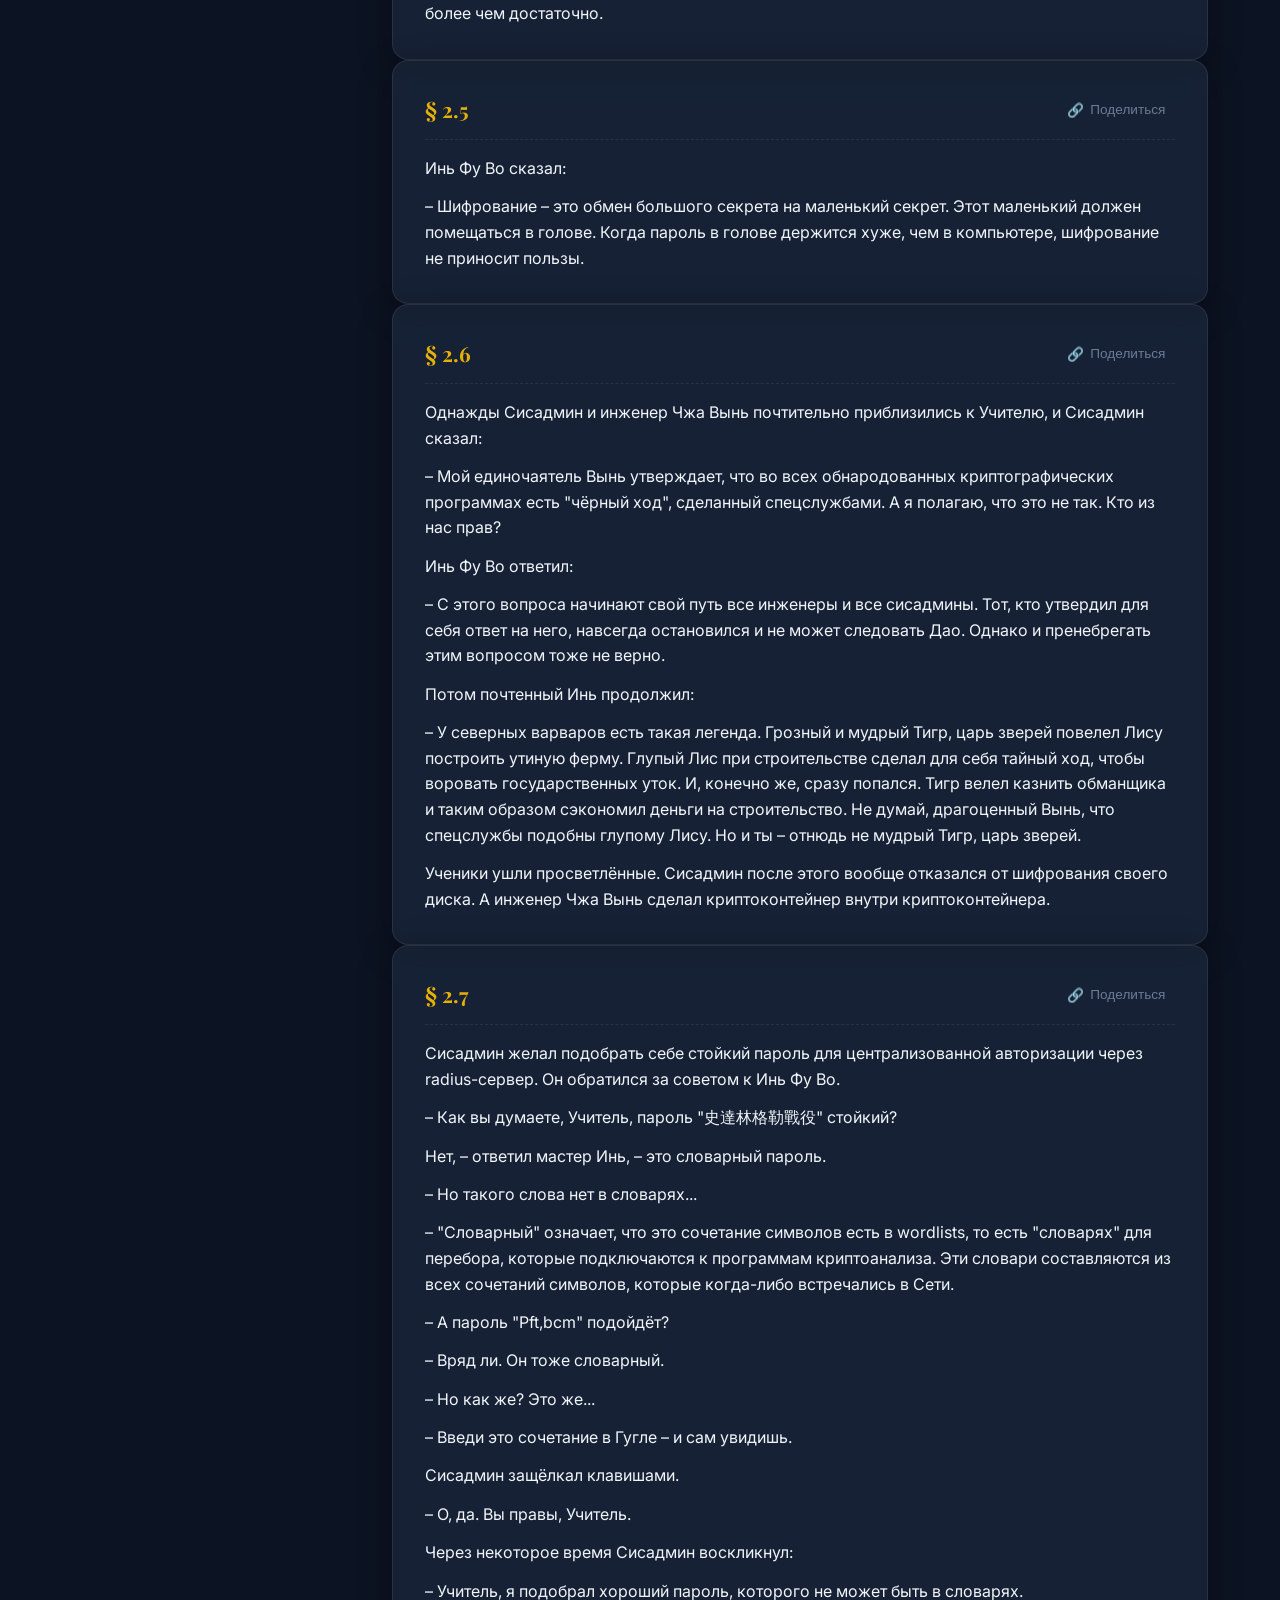
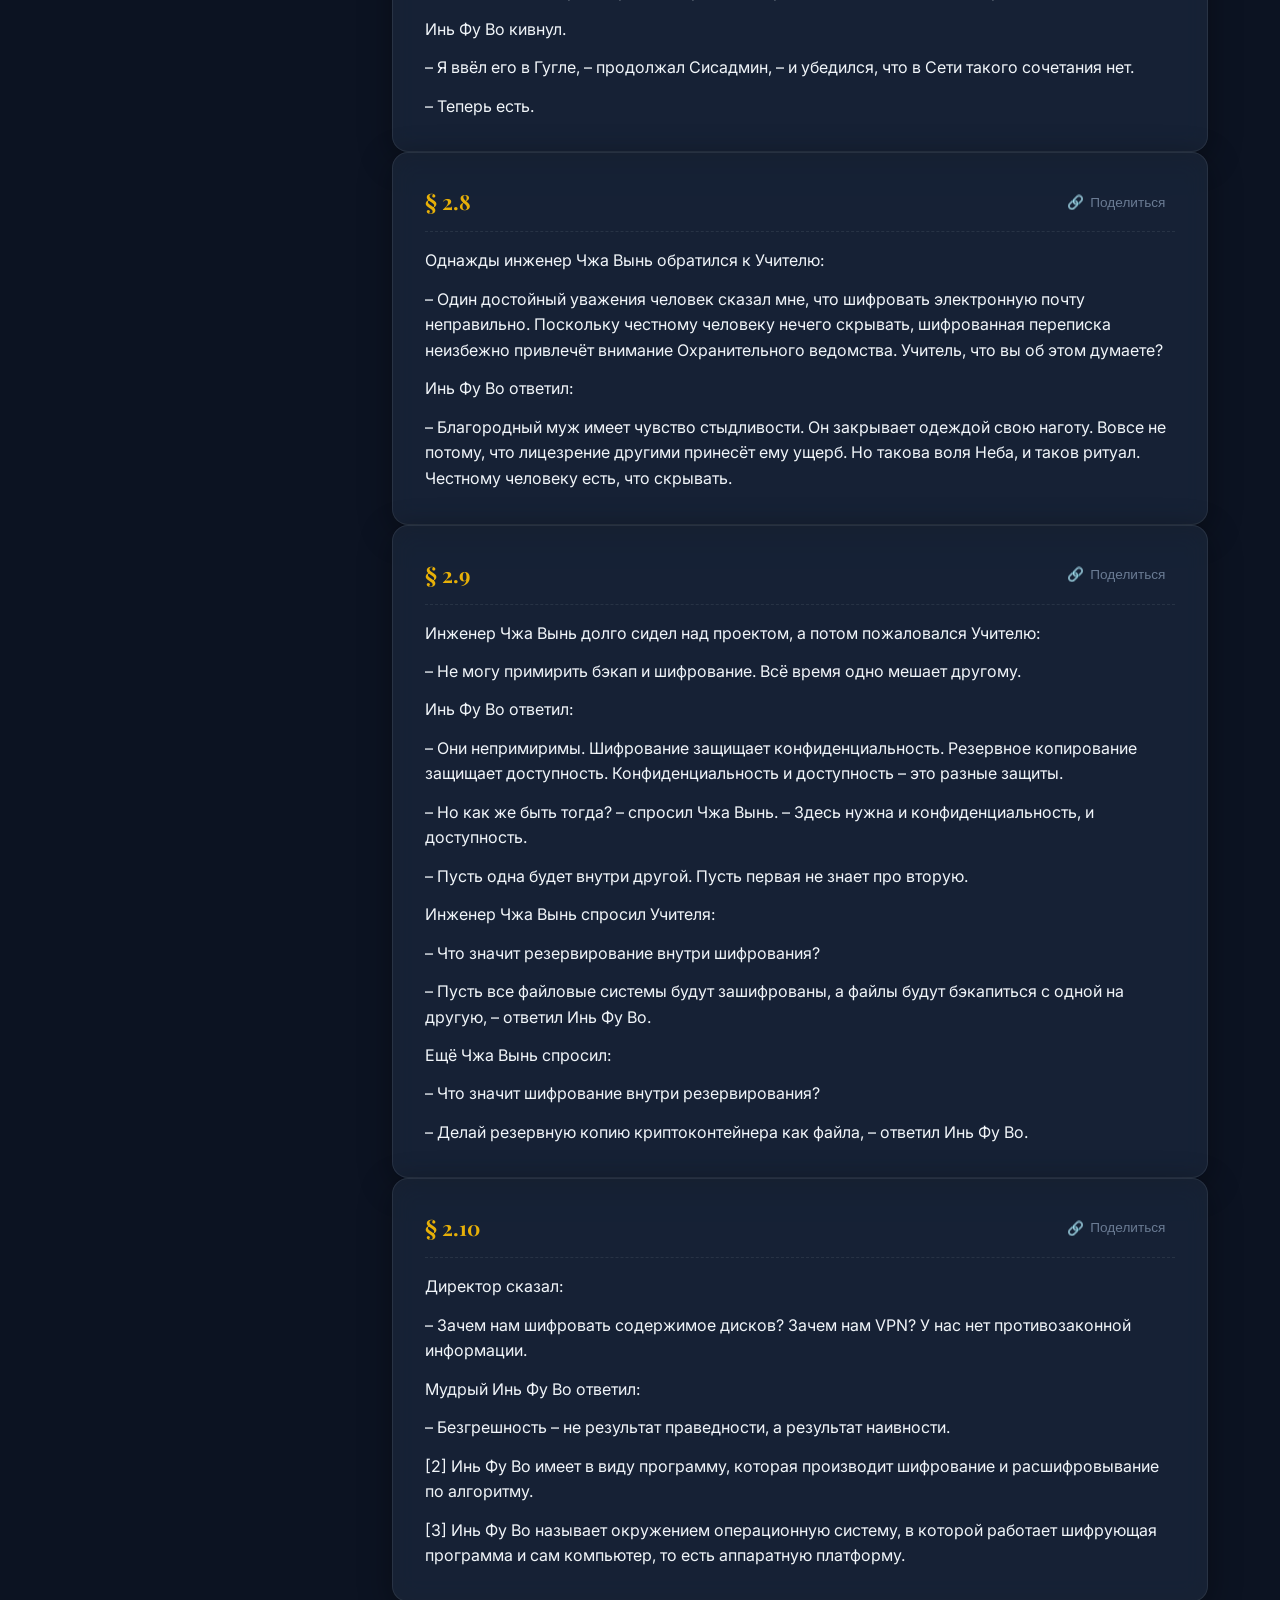
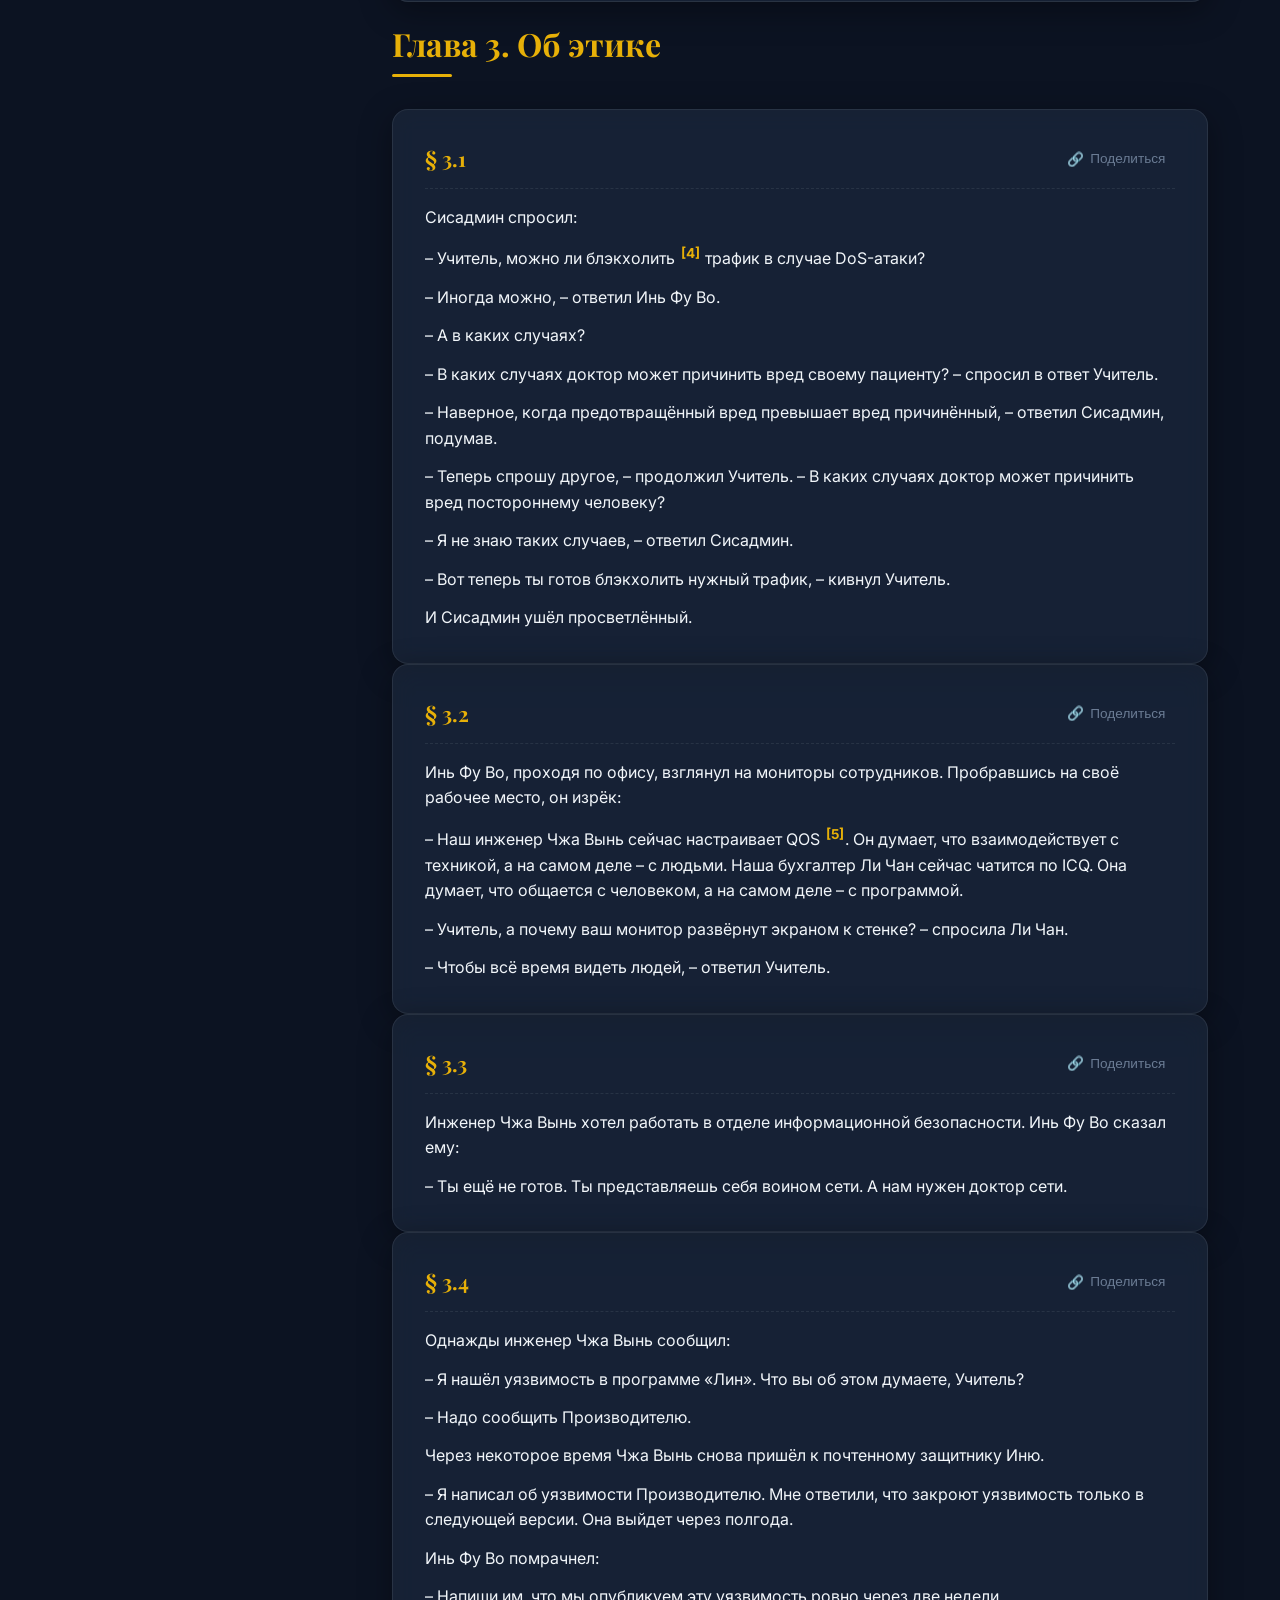
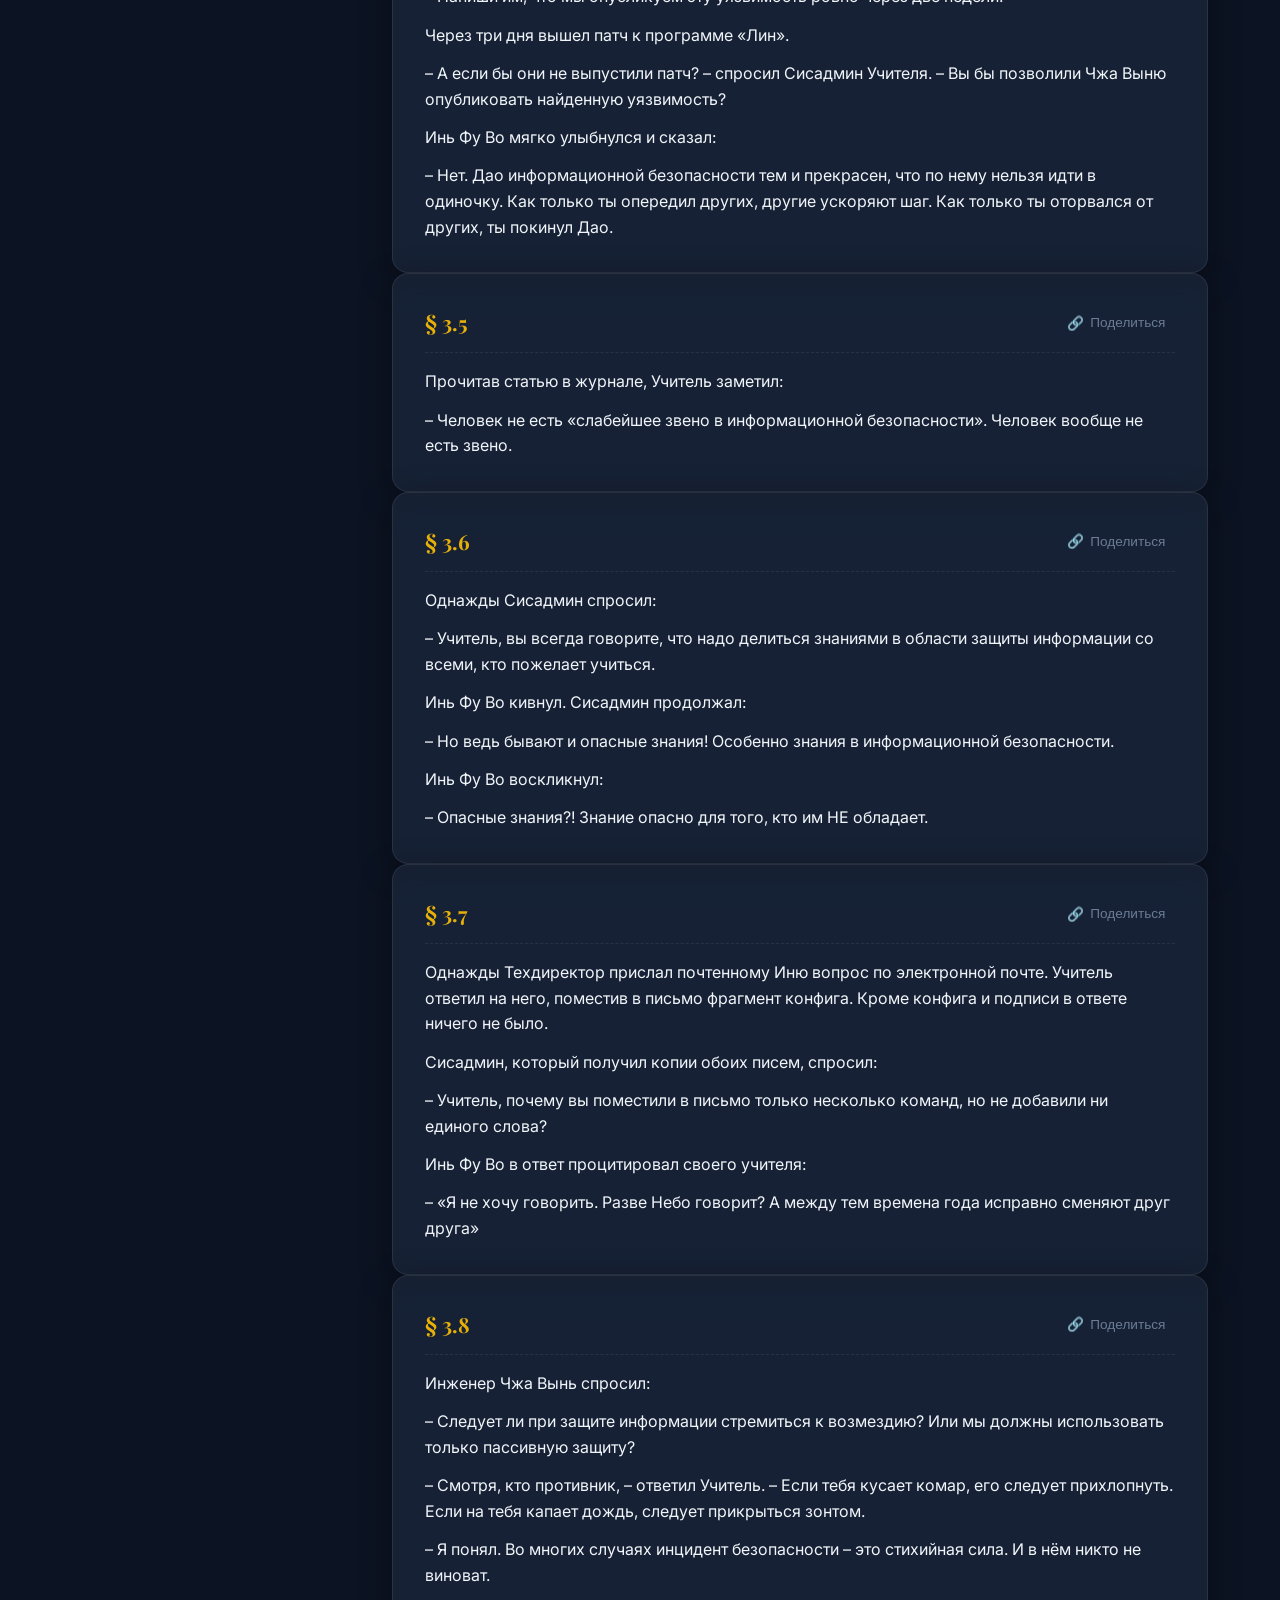
==== commit 2ee390a3: "fix: relocate theme toggle to sidebar, make mobile header thin single-line, remove tiger icon from h" ====
--- a/index.html
+++ b/index.html
@@ -22,7 +22,7 @@
     <link href="https://fonts.googleapis.com/css2?family=Inter:wght@300;400;500;600&family=Playfair+Display:ital,wght@0,500;0,700;1,400&display=swap" rel="stylesheet">
     
     <!-- Stylesheet -->
-    <link rel="stylesheet" href="style.css?v=1.0.2">
+    <link rel="stylesheet" href="style.css?v=1.0.3">
     
     <!-- Favicon -->
     <link rel="icon" type="image/svg+xml" href="data:image/svg+xml,<svg xmlns='http://www.w3.org/2000/svg' viewBox='0 0 100 100'><text y='.9em' font-size='90'>🐯</text></svg>">
@@ -61,7 +61,6 @@
     <header class="main-header">
         <div class="header-container">
             <div class="branding">
-                <span class="logo-icon">🐯</span>
                 <div>
                     <h1 id="site-title-ru">Инь Фу Во</h1>
                     <h1 id="site-title-en" class="hidden">Yin Fu Wo</h1>
@@ -70,12 +69,6 @@
             </div>
             
             <div class="controls">
-                <!-- Theme Toggle -->
-                <button id="theme-toggle" class="btn-icon" aria-label="Toggle theme">
-                    <span class="icon-dark">🌙</span>
-                    <span class="icon-light">☀️</span>
-                </button>
-                
                 <!-- View Selector -->
                 <div class="view-selector">
                     <button class="btn-toggle active" data-lang="ru">RU</button>
@@ -90,7 +83,14 @@
         <!-- Sidebar Navigation -->
         <aside class="sidebar">
             <nav class="chapter-nav">
-                <h3 id="nav-title">Содержание</h3>
+                <div class="sidebar-header">
+                    <h3 id="nav-title">Содержание</h3>
+                    <!-- Theme Toggle -->
+                    <button id="theme-toggle" class="btn-icon" aria-label="Toggle theme">
+                        <span class="icon-dark">🌙</span>
+                        <span class="icon-light">☀️</span>
+                    </button>
+                </div>
                 <ul id="chapter-list">
                     <!-- Chapters will be rendered dynamically -->
                 </ul>
@@ -133,6 +133,6 @@
     <div id="toast" class="toast hidden">Ссылка на притчу скопирована!</div>
 
     <!-- Script -->
-    <script src="app.js?v=1.0.2"></script>
+    <script src="app.js?v=1.0.3"></script>
 </body>
 </html>
--- a/style.css
+++ b/style.css
@@ -271,13 +271,20 @@
     gap: 1rem;
 }
 
+.sidebar-header {
+    display: flex;
+    justify-content: space-between;
+    align-items: center;
+    border-bottom: 1px solid var(--border);
+    padding-bottom: 0.5rem;
+    width: 100%;
+}
+
 .chapter-nav h3 {
     font-family: var(--font-heading);
     font-size: 1.2rem;
     font-weight: 700;
     color: var(--accent);
-    padding-bottom: 0.5rem;
-    border-bottom: 1px solid var(--border);
 }
 
 .chapter-nav ul {
@@ -689,50 +696,43 @@
 
 @media (max-width: 768px) {
     .header-container {
-        flex-direction: column;
+        flex-direction: row;
+        justify-content: space-between;
         align-items: center;
-        text-align: center;
-        padding: 1rem;
-        gap: 1rem;
+        padding: 0.6rem 1rem;
+        gap: 0.5rem;
+        text-align: left;
     }
     
     .branding {
-        flex-direction: column;
-        gap: 0.4rem;
-    }
-    
-    .logo-icon {
-        font-size: 2rem;
+        flex-direction: row;
+        gap: 0.5rem;
     }
     
     h1 {
-        font-size: 1.5rem;
+        font-size: 1.25rem;
     }
     
     .subtitle {
+        display: none; /* Hide long subtitle on mobile to save vertical space */
+    }
+    
+    .controls {
+        flex-direction: row;
+        gap: 0.5rem;
+        width: auto;
+        align-items: center;
+    }
+    
+    .view-selector {
+        width: auto;
+        justify-content: flex-end;
+    }
+    
+    .btn-toggle {
+        padding: 0.35rem 0.6rem;
         font-size: 0.75rem;
-        line-height: 1.4;
-        max-width: 90%;
-        margin: 0.2rem auto 0;
-    }
-    
-    .controls {
-        flex-direction: column;
-        gap: 0.8rem;
-        width: 100%;
-        align-items: center;
-    }
-    
-    .view-selector {
-        width: 100%;
-        justify-content: center;
-    }
-    
-    .btn-toggle {
-        padding: 0.4rem 0.8rem;
-        font-size: 0.75rem;
-        flex-grow: 1;
-        text-align: center;
+        flex-grow: 0;
     }
     
     .main-container {
